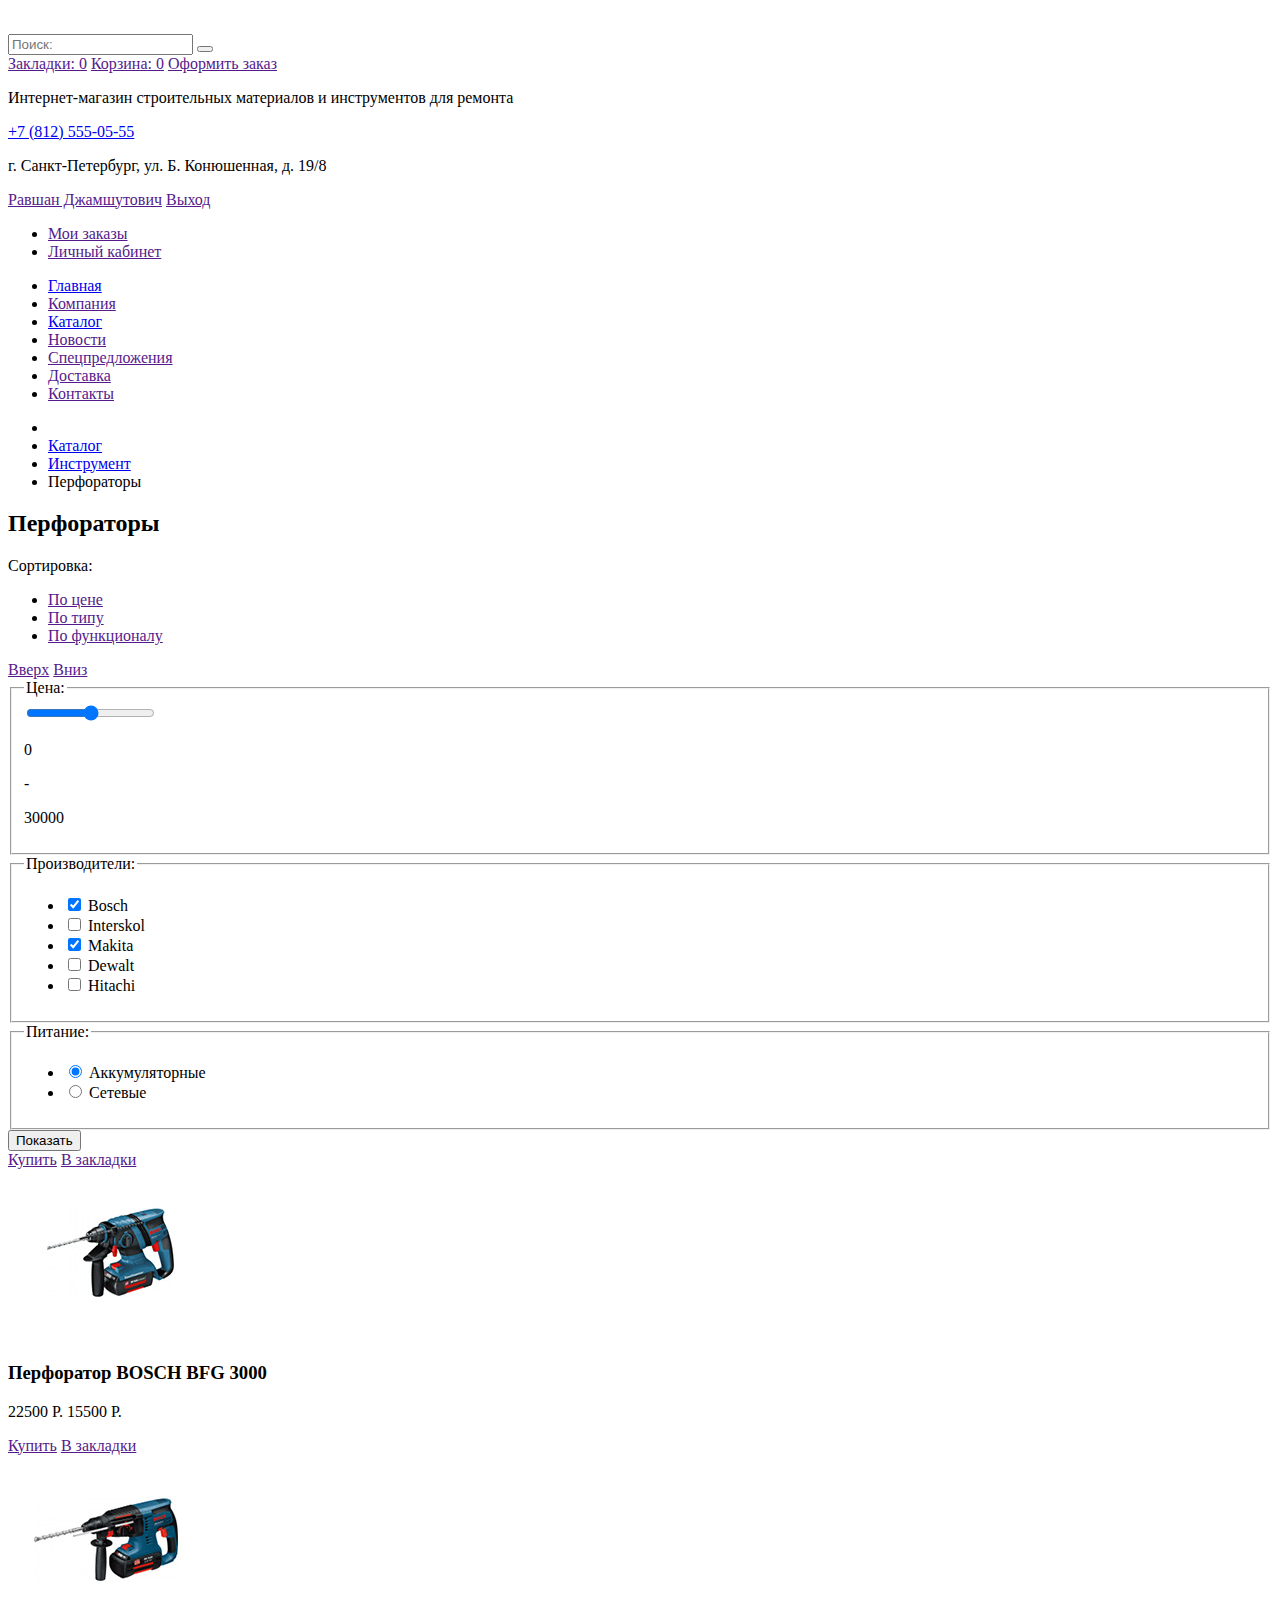
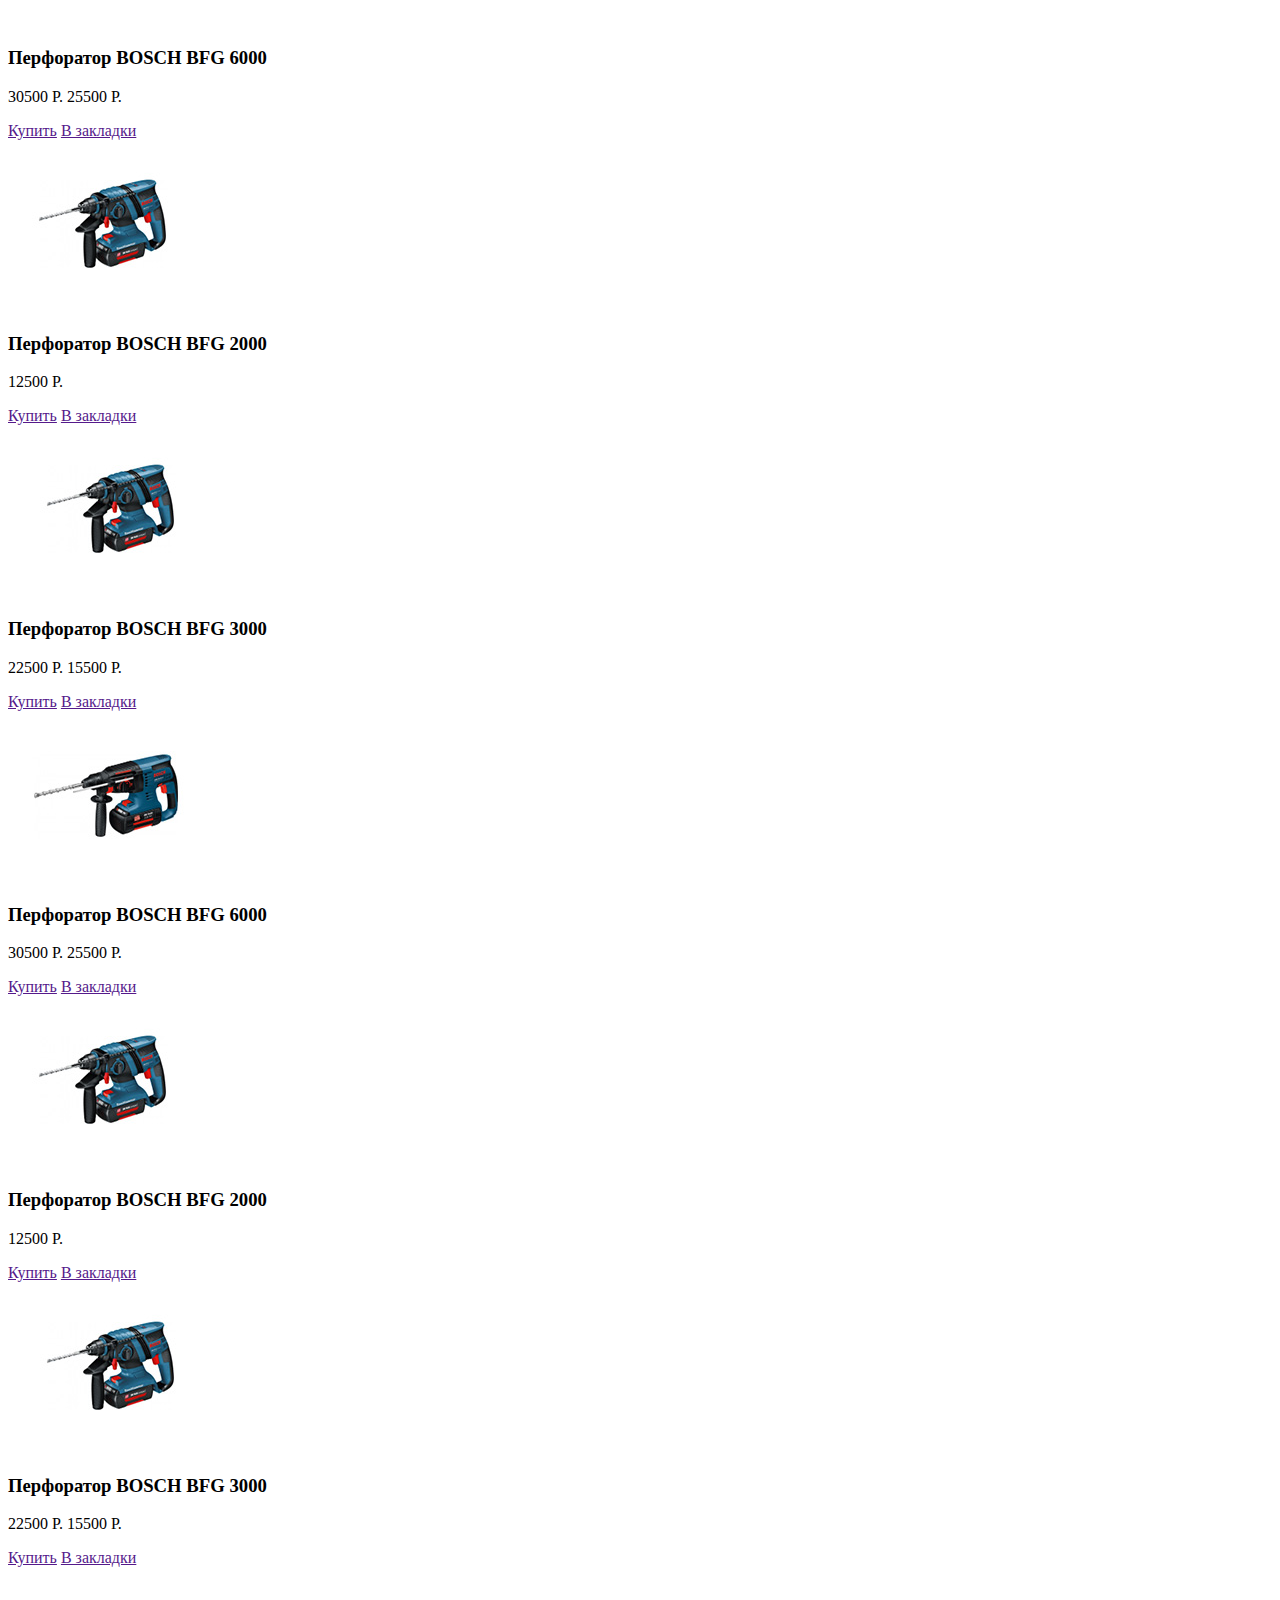
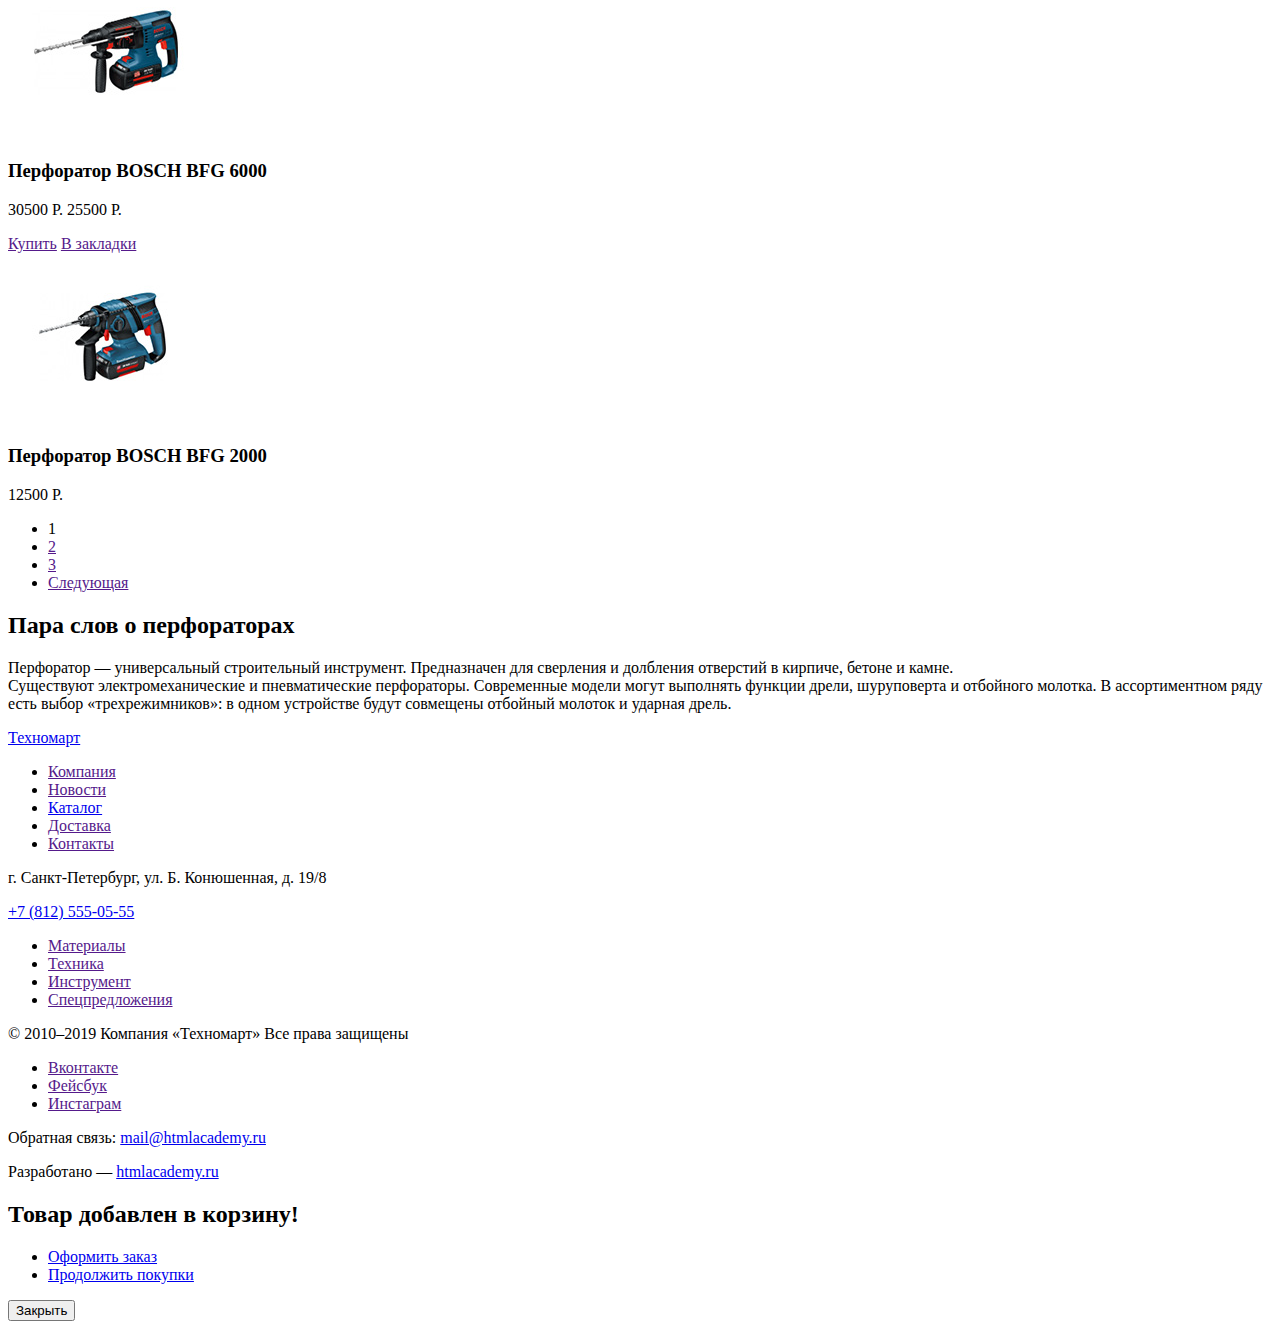
==== catalog.html @ 8a7b7d2a "Добавила логотип" ====
<!DOCTYPE html>
<html lang="ru">

<head>
  <meta charset="utf-8">
  <title>HTML Academy: Техномарт</title>
  <link
    href="https://fonts.googleapis.com/css?family=Cuprum:400,700,400italic%7CPT+Sans:400,700&amp;subset=cyrillic-ext,latin"
    rel="stylesheet">
  <link href="css/normalize.css" rel="stylesheet">
  <link href="css/style.css" rel="stylesheet">
</head>

<body>
  <header>
    <div class="top-menu">
      <!-- Заменить на катинку -->
      <a class="header-logo logo" href="index.html">
        <img src="img/svg/logo-technomart.svg" alt="">
      </a>
      <form action="https://echo.htmlacademy.ru" method="get">
        <input type="search" name="search" id="search" class="search" placeholder="Поиск:">
        <button type="submit"></button>
      </form>
      <a class="top-menu-bookmarks" href="">Закладки: 0</a>
      <a class="top-menu-basket" href="">Корзина: 0</a>
      <a class="top-menu-order" href="">Оформить заказ</a>
    </div>
    <div class="header-info">
      <p class="header-info-title">
        Интернет-магазин строительных материалов и инструментов для ремонта
      </p>
      <div class="header-info-contacts">
        <a class="tel-number" href="tel:7-812-555-05-55">+7 (812) 555-05-55</a>
        <p class="address">г. Санкт-Петербург, ул. Б. Конюшенная, д. 19/8</p>
      </div>
      <div class="profile">
        <a class="profile-user" href="">Равшан Джамшутович</a>
        <a class="profile-log-out" href="">Выход</a>
        <!-- название -->
        <ul >
          <li><a class="my-orders" href="">Мои заказы</a></li>
          <li><a class="my-account" href="">Личный кабинет</a></li>
        </ul>
      </div>
    </div>
    <nav>
      <ul>
        <li class="nav-link"><a class="nav-link-item" href="index.html">Главная</a></li>
        <li class="nav-link"><a class="nav-link-item" href="">Компания</a></li>
        <li class="nav-link"><a class="nav-link-item" href="catalog.html">Каталог</a></li>
        <li class="nav-link"><a class="nav-link-item" href="">Новости</a></li>
        <li class="nav-link"><a class="nav-link-item" href="">Спецпредложения</a></li>
        <li class="nav-link"><a class="nav-link-item" href="">Доставка</a></li>
        <li class="nav-link"><a class="nav-link-item" href="">Контакты</a></li>
      </ul>
    </nav>
  </header>
  <main>
    <ul class="breadcrumbs">
      <li class="breadcrumbs-limk"><a class="breadcrumbs-link-item icon-home" href="#"></a></li>
      <li class="breadcrumbs-link"><a class="breadcrumbs-link-item" href="#">Каталог</a></li>
      <li class="breadcrumbs-link"><a class="breadcrumbs-link-item" href="#">Инструмент</a></li>
      <li class="breadcrumbs-link">Перфораторы</li>
    </ul>
    <h2 class="catalog-title">Перфораторы</h2>
    <div>
      <!-- <h2>Фильтр товаров</h2> -->
      <section class="sorting">
        <p class="sorting-title">Сортировка:</p>
        <ul class="sorting-list">
          <li><a class="sorting-list-item sorting-item-current" href="">По цене</a></li>
          <li><a class="sorting-list-item" href="">По типу</a></li>
          <li><a class="sorting-list-item" href="">По функционалу</a></li>
        </ul>
        <a class="sorting-button-up" href="">Вверх</a>
        <a class="sorting-button-down" href="">Вниз</a>
      </section>
      <section>
        <!-- Форма производители -->
        <form action="https://echo.htmlacademy.ru" method="get">
          <fieldset class="price-filter">
            <legend class="filter-name">Цена:</legend>
            <input type="range" min="0" max="30000">
            <p>0</p>
            <p>-</p>
            <p>30000</p>
          </fieldset>
          <fieldset>
            <legend class="filter-name">Производители:</legend>
            <ul class="brands-filter">
              <li>
                <input class="filter-input" type="checkbox" name="bosch" id="bosch" checked>
                <label for="bosch">Bosch</label>
              </li>
              <li>
                <input class="filter-input" type="checkbox" name="interskol" id="interskol">
                <label for="interskol">Interskol</label>
              </li>
              <li>
                <input class="filter-input" type="checkbox" name="makita" id="makita" checked>
                <label for="makita">Makita</label>
              </li>
              <li>
                <input class="filter-input" type="checkbox" name="dewalt" id="dewalt">
                <label for="dewalt">Dewalt</label>
              </li>
              <li>
                <input class="filter-input" type="checkbox" name="hitachi" id="hitachi">
                <label for="hitachi">Hitachi</label>
              </li>
            </ul>
          </fieldset>
        </form>
      </section>
      <section>
        <!-- Форма питания -->
        <form action="https://echo.htmlacademy.ru" method="get">
          <fieldset>
            <legend class="filter-name">Питание:</legend>
            <ul class="battery-filter">
              <li>
                <input class="filter-input" type="radio" name="battery" id="battery" checked>
                <label for="battery">Аккумуляторные</label>
              </li>
              <li>
                <input class="filter-input" type="radio" name="electro" id="electro">
                <label for="electro">Сетевые</label>
              </li>
            </ul>
          </fieldset>
        </form>
      </section>
      <button class="filter-button" type="submit">Показать</button>
    </div>
    <!-- <h2>Список товаров</h2> -->
    <section>
      <div class="card">
        <div class="card-buttons">
          <a class="card-button-buy" href="">Купить</a>
          <a class="card-button-add" href="">В закладки</a>
        </div>
        <div class="card-item">
          <img src="img/perforator-bfg-3000.jpg" alt="Перфоратор BOSCH BFG 3000">
        </div>
        <h3>Перфоратор BOSCH BFG 3000</h3>
        <p>
          <span class="card-old-price">22500 Р.</span>
          <span class="card-new-price">15500 Р.</span>
        </p>
      </div>
      <div class="card">
        <div class="card-buttons">
          <a class="card-button-buy" href="">Купить</a>
          <a class="card-button-add" href="">В закладки</a>
        </div>
        <div class="card-item">
          <img src="img/perforator-bfg-6000.jpg" alt="Перфоратор BOSCH BFG 6000">
        </div>
        <h3>Перфоратор BOSCH BFG 6000</h3>
        <p>
          <span class="card-old-price">30500 Р.</span>
          <span class="card-new-price">25500 Р.</span>
        </p>
      </div>
      <div class="card">
        <div class="card-buttons">
          <a class="card-button-buy" href="">Купить</a>
          <a class="card-button-add" href="">В закладки</a>
        </div>
        <div class="card-item">
          <img src="img/perforator-bfg-2000.jpg" alt="Перфоратор BOSCH BFG 2000">
        </div>
        <h3>Перфоратор BOSCH BFG 2000</h3>
        <p>
          <span class="card-new-price">12500 Р.</span>
        </p>
      </div>
      <div class="card">
        <div class="card-buttons">
          <a class="card-button-buy" href="">Купить</a>
          <a class="card-button-add" href="">В закладки</a>
        </div>
        <div class="card-item">
          <img src="img/perforator-bfg-3000.jpg" alt="Перфоратор BOSCH BFG 3000">
        </div>
        <h3>Перфоратор BOSCH BFG 3000</h3>
        <p>
          <span class="card-old-price">22500 Р.</span>
          <span class="card-new-price">15500 Р.</span>
        </p>
      </div>
      <div class="card">
        <div class="card-buttons">
          <a class="card-button-buy" href="">Купить</a>
          <a class="card-button-add" href="">В закладки</a>
        </div>
        <div class="card-item">
          <img src="img/perforator-bfg-6000.jpg" alt="Перфоратор BOSCH BFG 6000">
        </div>
        <h3>Перфоратор BOSCH BFG 6000</h3>
        <p>
          <span class="card-old-price">30500 Р.</span>
          <span class="card-new-price">25500 Р.</span>
        </p>
      </div>
      <div class="card">
        <div class="card-buttons">
          <a class="card-button-buy" href="">Купить</a>
          <a class="card-button-add" href="">В закладки</a>
        </div>
        <div class="card-item">
          <img src="img/perforator-bfg-2000.jpg" alt="Перфоратор BOSCH BFG 2000">
        </div>
        <h3>Перфоратор BOSCH BFG 2000</h3>
        <p>
          <span class="card-new-price">12500 Р.</span>
        </p>
      </div>
      <div class="card">
        <div class="card-buttons">
          <a class="card-button-buy" href="">Купить</a>
          <a class="card-button-add" href="">В закладки</a>
        </div>
        <div class="card-item">
          <img src="img/perforator-bfg-3000.jpg" alt="Перфоратор BOSCH BFG 3000">
        </div>
        <h3>Перфоратор BOSCH BFG 3000</h3>
        <p>
          <span class="card-old-price">22500 Р.</span>
          <span class="card-new-price">15500 Р.</span>
        </p>
      </div>
      <div class="card">
        <div class="card-buttons">
          <a class="card-button-buy" href="">Купить</a>
          <a class="card-button-add" href="">В закладки</a>
        </div>
        <div class="card-item">
          <img src="img/perforator-bfg-6000.jpg" alt="Перфоратор BOSCH BFG 6000">
        </div>
        <h3>Перфоратор BOSCH BFG 6000</h3>
        <p>
          <span class="card-old-price">30500 Р.</span>
          <span class="card-new-price">25500 Р.</span>
        </p>
      </div>
      <div class="card">
        <div class="card-buttons">
          <a class="card-button-buy" href="">Купить</a>
          <a class="card-button-add" href="">В закладки</a>
        </div>
        <div class="card-item">
          <img src="img/perforator-bfg-2000.jpg" alt="Перфоратор BOSCH BFG 2000">
        </div>
        <h3>Перфоратор BOSCH BFG 2000</h3>
        <p>
          <span class="card-new-price">12500 Р.</span>
        </p>
      </div>
    </section>
    <ul class="pagination">
      <li><a class="pagination-item pagination-current">1</a></li>
      <li><a class="pagination-item" href="">2</a></li>
      <li><a class="pagination-item" href="">3</a></li>
      <li><a class="pagination-item pagination-next" href="">Следующая</a></li>
    </ul>
    <section class="about">
      <h2 class="about-title">Пара слов о перфораторах</h2>
      <p class="about-content">Перфоратор — универсальный строительный инструмент.
        Предназначен для сверления и долбления отверстий в кирпиче,
        бетоне и камне.<br>
        Существуют электромеханические и пневматические перфораторы.
        Современные модели могут выполнять функции дрели, шуруповерта и
        отбойного молотка. В ассортиментном ряду есть выбор «трехрежимников»:
        в одном устройстве будут совмещены отбойный молоток и ударная дрель.</p>
    </section>
  </main>
  <footer>
    <section class="footer-top">
      <a class="footer-logo logo" href="index.html">Техномарт</a>
      <ul class="footer-nav">
        <li><a href="" class="footer-nav-item">Компания</a></li>
        <li><a href="" class="footer-nav-item">Новости</a></li>
        <li><a href="catalog.html" class="footer-nav-item">Каталог</a></li>
        <li><a href="" class="footer-nav-item">Доставка</a></li>
        <li><a href="" class="footer-nav-item">Контакты</a></li>
      </ul>
      <div>
        <p class="footer-address">г. Санкт-Петербург, ул. Б. Конюшенная, д. 19/8</p>
        <a class="footer-tel" href="tel:7-812-555-05-55">+7 (812) 555-05-55</a>  
      </div>
      <ul class="footer-catalog">
        <li><a href="" class="footer-catalog-item">Материалы</a></li>
        <li><a href="" class="footer-catalog-item">Техника</a></li>
        <li><a href="" class="footer-catalog-item">Инструмент</a></li>
        <li><a href="" class="footer-catalog-item">Спецпредложения</a></li>
      </ul>
    </section>
    <section class="footer-contacts">
      <p>© 2010–2019 Компания «Техномарт» Все права защищены</p>
      <ul class="social">
        <li class="social-link">
          <a class="social-link_vk" href="">Вконтакте</a>
        </li>
        <li class="social-link">
          <a class="social-link_fb" href="">Фейсбук</a>
        </li>
        <li class="social-link">
          <a class="social-link_inst" href="">Инстаграм</a>
        </li>
      </ul>
      <p>
        Обратная связь:
        <a class="contact-link" href="mailto:mail@htmlacademy.ru">mail@htmlacademy.ru</a>
      </p>
      <p>
        Разработано —
        <a class="contact-link" href="https://htmlacademy.ru/intensive/htmlcss">htmlacademy.ru</a>
      </p>
    </section>
  </footer>

  <!-- Товар добавлен в корзину -->
  <section class="visually-hidden">
    <h2>Товар добавлен в корзину!</h2>
    <ul>
      <li><a href="#">Оформить заказ</a></li>
      <li><a href="catalog.html">Продолжить покупки</a></li>
    </ul>
    <button type="button" name="close">Закрыть</button>
  </section>
</body>

</html>
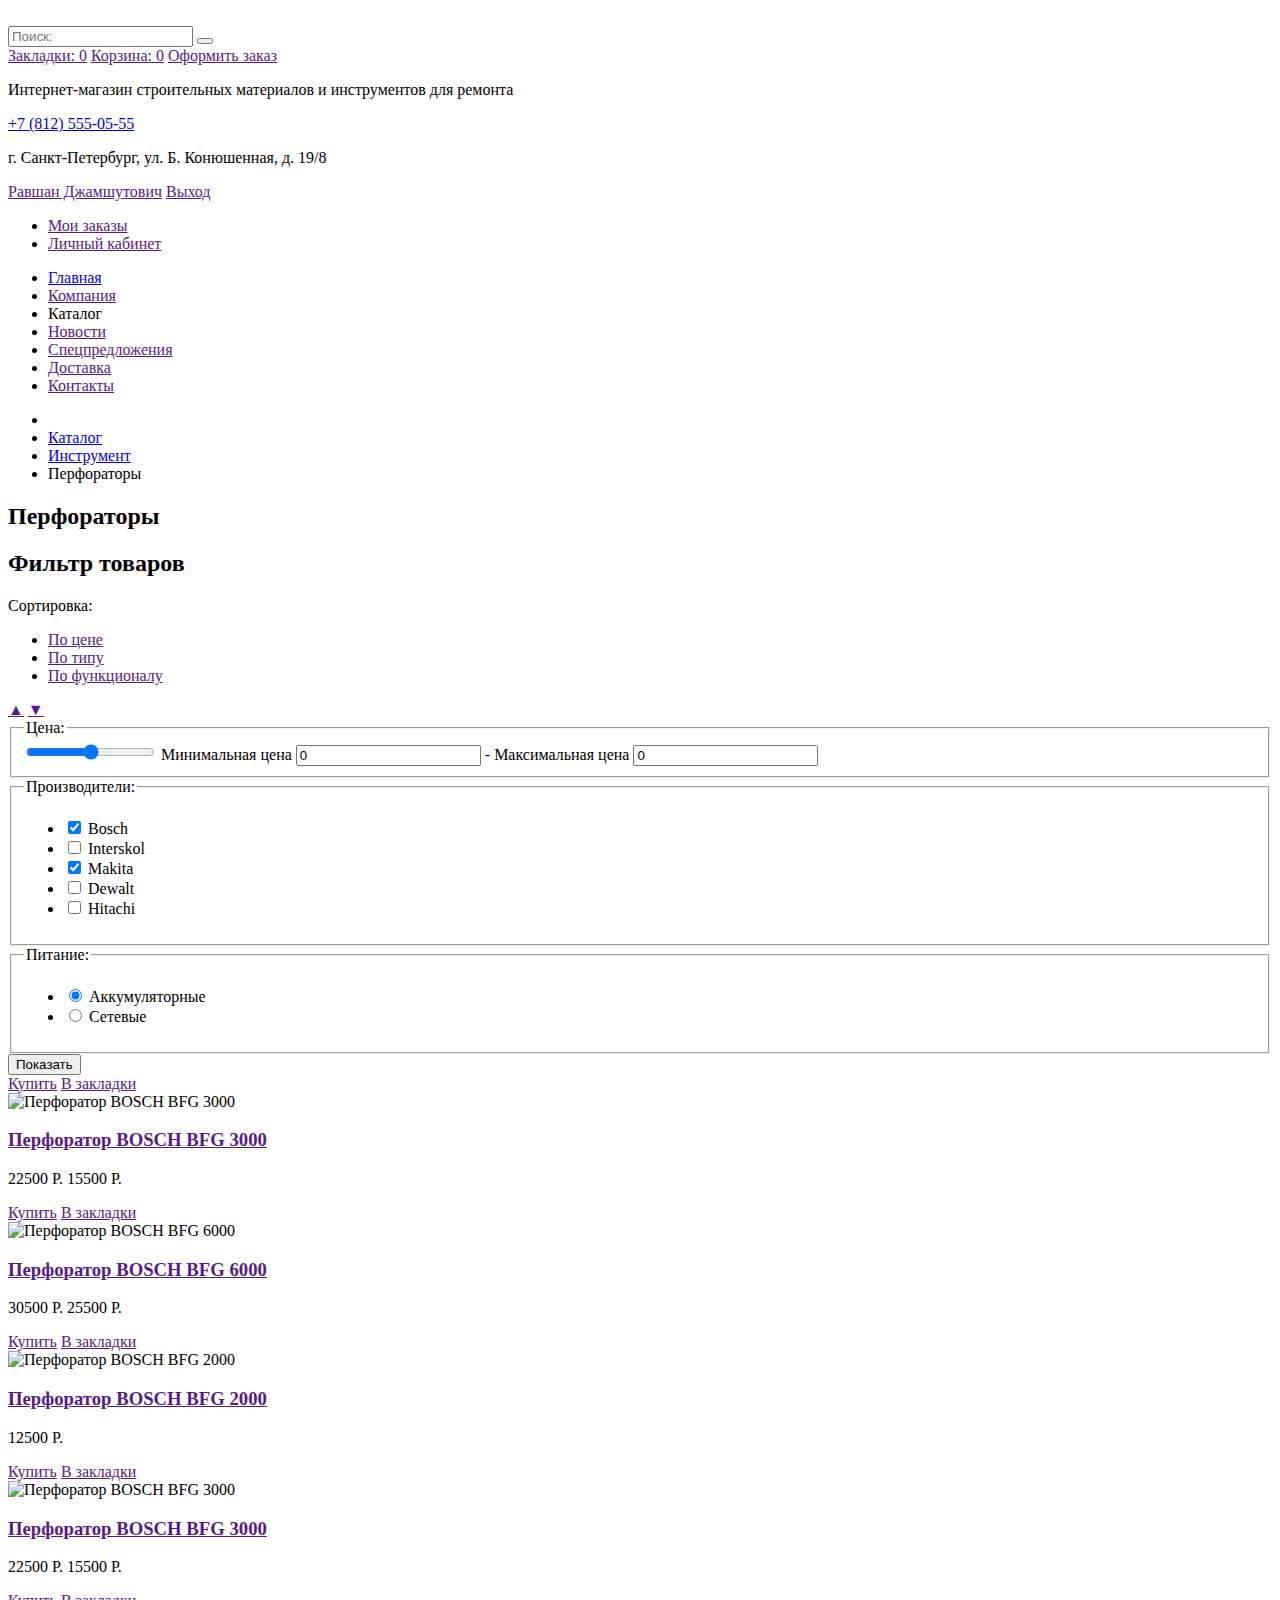
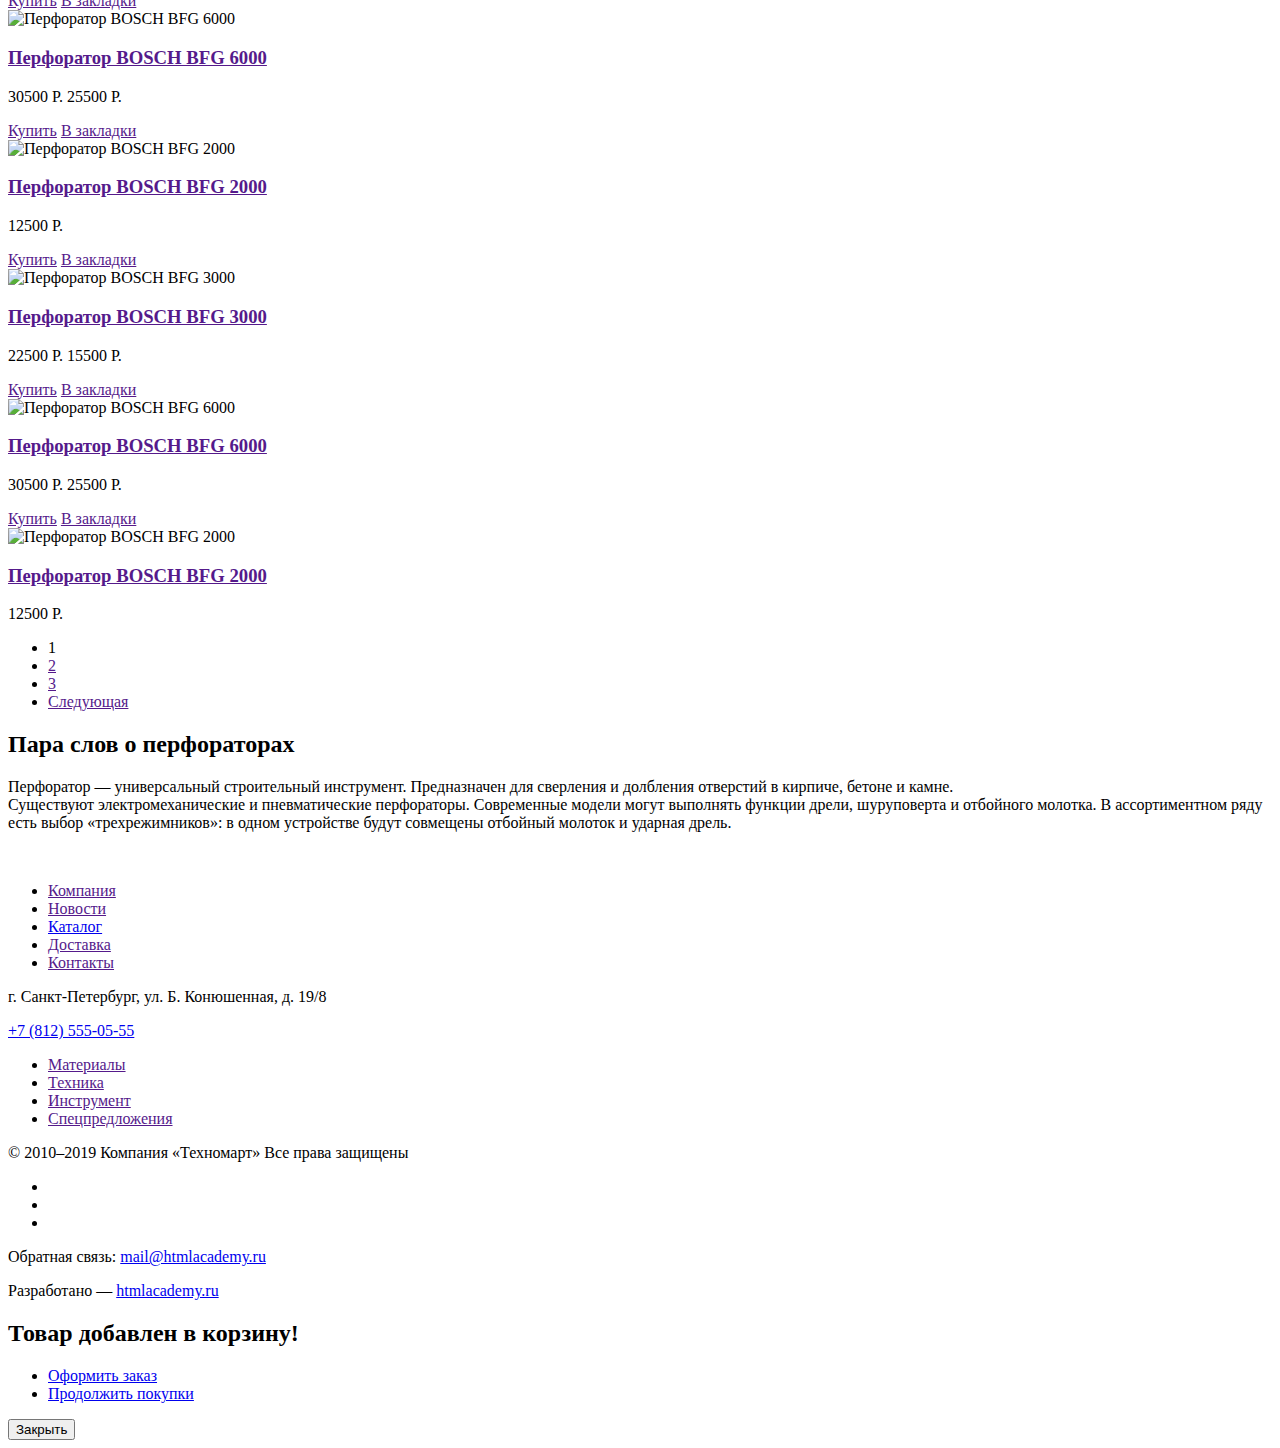
==== commit cc6662a1: "Правки" ====
--- a/catalog.html
+++ b/catalog.html
@@ -14,16 +14,15 @@
 <body>
   <header>
     <div class="top-menu">
-      <!-- Заменить на катинку -->
       <a class="header-logo logo" href="index.html">
-        <img src="img/svg/logo-technomart.svg" alt="">
+        <img src="./img/logo/logo-technomart.svg" alt="">
       </a>
       <form action="https://echo.htmlacademy.ru" method="get">
         <input type="search" name="search" id="search" class="search" placeholder="Поиск:">
-        <button type="submit"></button>
+        <button type="submit" aria-label="Поиск"></button>
       </form>
-      <a class="top-menu-bookmarks" href="">Закладки: 0</a>
-      <a class="top-menu-basket" href="">Корзина: 0</a>
+      <a class="top-menu-bookmarks" href="">Закладки: <span class="bookmarks-count">0</span></a>
+      <a class="top-menu-basket" href="">Корзина: <span class="basket-count">0</span></a>
       <a class="top-menu-order" href="">Оформить заказ</a>
     </div>
     <div class="header-info">
@@ -37,18 +36,18 @@
       <div class="profile">
         <a class="profile-user" href="">Равшан Джамшутович</a>
         <a class="profile-log-out" href="">Выход</a>
-        <!-- название -->
-        <ul >
+        <!-- Название под вопросом -->
+        <ul class="profile-nav"> 
           <li><a class="my-orders" href="">Мои заказы</a></li>
           <li><a class="my-account" href="">Личный кабинет</a></li>
         </ul>
       </div>
     </div>
     <nav>
-      <ul>
+      <ul class="nav">
         <li class="nav-link"><a class="nav-link-item" href="index.html">Главная</a></li>
         <li class="nav-link"><a class="nav-link-item" href="">Компания</a></li>
-        <li class="nav-link"><a class="nav-link-item" href="catalog.html">Каталог</a></li>
+        <li class="nav-link"><a class="nav-link-item current">Каталог</a></li>
         <li class="nav-link"><a class="nav-link-item" href="">Новости</a></li>
         <li class="nav-link"><a class="nav-link-item" href="">Спецпредложения</a></li>
         <li class="nav-link"><a class="nav-link-item" href="">Доставка</a></li>
@@ -64,67 +63,69 @@
       <li class="breadcrumbs-link">Перфораторы</li>
     </ul>
     <h2 class="catalog-title">Перфораторы</h2>
-    <div>
-      <!-- <h2>Фильтр товаров</h2> -->
-      <section class="sorting">
-        <p class="sorting-title">Сортировка:</p>
-        <ul class="sorting-list">
-          <li><a class="sorting-list-item sorting-item-current" href="">По цене</a></li>
-          <li><a class="sorting-list-item" href="">По типу</a></li>
-          <li><a class="sorting-list-item" href="">По функционалу</a></li>
+    <div class="sorting">
+      <section class="sorting-header">
+        <h2 class="visually-hidden">Фильтр товаров</h2>
+        <p class="sorting-header-title">Сортировка:</p>
+        <ul class="sorting-header-list">
+          <li class="sorting-header-list-link"><a class="sorting-header-list-item sorting-item-current" href="">По цене</a></li>
+          <li class="sorting-header-list-link"><a class="sorting-header-list-item" href="">По типу</a></li>
+          <li class="sorting-header-list-link"><a class="sorting-header-list-item" href="">По функционалу</a></li>
         </ul>
-        <a class="sorting-button-up" href="">Вверх</a>
-        <a class="sorting-button-down" href="">Вниз</a>
+        <a class="sorting-button-up" href="" aria-label="Вверх">▲</a>
+        <a class="sorting-button-down" href="" aria-label="Вниз">▼</a>
       </section>
-      <section>
+      <section class="sorting-item">
         <!-- Форма производители -->
         <form action="https://echo.htmlacademy.ru" method="get">
           <fieldset class="price-filter">
             <legend class="filter-name">Цена:</legend>
             <input type="range" min="0" max="30000">
-            <p>0</p>
-            <p>-</p>
-            <p>30000</p>
+            <label for="price-filter-min"  class="visually-hidden">Минимальная цена</label>
+            <input type="number" name="min-cost" id="price-filter-min" value="0">
+            <span class="price-filter-separator">-</span>
+            <label for="price-filter-max"  class="visually-hidden">Максимальная цена</label>
+            <input type="number" name="max-cost" id="price-filter-max" value="0">
           </fieldset>
-          <fieldset>
-            <legend class="filter-name">Производители:</legend>
-            <ul class="brands-filter">
-              <li>
-                <input class="filter-input" type="checkbox" name="bosch" id="bosch" checked>
+          <fieldset class="brends-filter">
+            <legend class="brends-filter-title">Производители:</legend>
+            <ul class="brands-filter-list">
+              <li class="brands-filter-item">
+                <input class="brands-filter-input" type="checkbox" name="bosch" id="bosch" checked>
                 <label for="bosch">Bosch</label>
               </li>
-              <li>
-                <input class="filter-input" type="checkbox" name="interskol" id="interskol">
+              <li class="brands-filter-item">
+                <input class="brands-filter-input" type="checkbox" name="interskol" id="interskol">
                 <label for="interskol">Interskol</label>
               </li>
-              <li>
-                <input class="filter-input" type="checkbox" name="makita" id="makita" checked>
+              <li class="brands-filter-item">
+                <input class="brands-filter-input" type="checkbox" name="makita" id="makita" checked>
                 <label for="makita">Makita</label>
               </li>
-              <li>
-                <input class="filter-input" type="checkbox" name="dewalt" id="dewalt">
+              <li class="brands-filter-item">
+                <input class="brands-filter-input" type="checkbox" name="dewalt" id="dewalt">
                 <label for="dewalt">Dewalt</label>
               </li>
-              <li>
-                <input class="filter-input" type="checkbox" name="hitachi" id="hitachi">
+              <li class="brands-filter-item">
+                <input class="brands-filter-input" type="checkbox" name="hitachi" id="hitachi">
                 <label for="hitachi">Hitachi</label>
               </li>
             </ul>
           </fieldset>
         </form>
       </section>
-      <section>
+      <section class="sorting-item">
         <!-- Форма питания -->
         <form action="https://echo.htmlacademy.ru" method="get">
-          <fieldset>
-            <legend class="filter-name">Питание:</legend>
-            <ul class="battery-filter">
-              <li>
-                <input class="filter-input" type="radio" name="battery" id="battery" checked>
+          <fieldset class="battery-filter">
+            <legend class="battery-filter-title">Питание:</legend>
+            <ul class="battery-filter-list">
+              <li  class="battery-filter-item">
+                <input class="battery-filter-input" type="radio" name="battery" id="battery" checked>
                 <label for="battery">Аккумуляторные</label>
               </li>
-              <li>
-                <input class="filter-input" type="radio" name="electro" id="electro">
+              <li  class="battery-filter-item">
+                <input class="battery-filter-input" type="radio" name="electro" id="electro">
                 <label for="electro">Сетевые</label>
               </li>
             </ul>
@@ -134,16 +135,16 @@
       <button class="filter-button" type="submit">Показать</button>
     </div>
     <!-- <h2>Список товаров</h2> -->
-    <section>
-      <div class="card">
-        <div class="card-buttons">
-          <a class="card-button-buy" href="">Купить</a>
-          <a class="card-button-add" href="">В закладки</a>
-        </div>
-        <div class="card-item">
-          <img src="img/perforator-bfg-3000.jpg" alt="Перфоратор BOSCH BFG 3000">
-        </div>
-        <h3>Перфоратор BOSCH BFG 3000</h3>
+    <section class="cards">
+      <div class="card">
+        <div class="card-buttons">
+          <a class="card-button-buy" href="">Купить</a>
+          <a class="card-button-add" href="">В закладки</a>
+        </div>
+        <div class="card-item">
+          <img src="./img/catalog/perforator-bfg-3000.jpg" alt="Перфоратор BOSCH BFG 3000">
+        </div>
+        <a class="card-name" href=""><h3>Перфоратор BOSCH BFG 3000</h3></a>
         <p>
           <span class="card-old-price">22500 Р.</span>
           <span class="card-new-price">15500 Р.</span>
@@ -155,9 +156,9 @@
           <a class="card-button-add" href="">В закладки</a>
         </div>
         <div class="card-item">
-          <img src="img/perforator-bfg-6000.jpg" alt="Перфоратор BOSCH BFG 6000">
-        </div>
-        <h3>Перфоратор BOSCH BFG 6000</h3>
+          <img src="./img/catalog/perforator-bfg-6000.jpg" alt="Перфоратор BOSCH BFG 6000">
+        </div>
+        <a class="card-name" href=""><h3>Перфоратор BOSCH BFG 6000</h3></a>
         <p>
           <span class="card-old-price">30500 Р.</span>
           <span class="card-new-price">25500 Р.</span>
@@ -169,9 +170,9 @@
           <a class="card-button-add" href="">В закладки</a>
         </div>
         <div class="card-item">
-          <img src="img/perforator-bfg-2000.jpg" alt="Перфоратор BOSCH BFG 2000">
-        </div>
-        <h3>Перфоратор BOSCH BFG 2000</h3>
+          <img src="./img/catalog/perforator-bfg-2000.jpg" alt="Перфоратор BOSCH BFG 2000">
+        </div>
+        <a class="card-name" href=""><h3>Перфоратор BOSCH BFG 2000</h3></a>
         <p>
           <span class="card-new-price">12500 Р.</span>
         </p>
@@ -182,9 +183,9 @@
           <a class="card-button-add" href="">В закладки</a>
         </div>
         <div class="card-item">
-          <img src="img/perforator-bfg-3000.jpg" alt="Перфоратор BOSCH BFG 3000">
-        </div>
-        <h3>Перфоратор BOSCH BFG 3000</h3>
+          <img src="./img/catalog/perforator-bfg-3000.jpg" alt="Перфоратор BOSCH BFG 3000">
+        </div>
+        <a class="card-name" href=""><h3>Перфоратор BOSCH BFG 3000</h3></a>
         <p>
           <span class="card-old-price">22500 Р.</span>
           <span class="card-new-price">15500 Р.</span>
@@ -196,9 +197,9 @@
           <a class="card-button-add" href="">В закладки</a>
         </div>
         <div class="card-item">
-          <img src="img/perforator-bfg-6000.jpg" alt="Перфоратор BOSCH BFG 6000">
-        </div>
-        <h3>Перфоратор BOSCH BFG 6000</h3>
+          <img src="./img/catalog/perforator-bfg-6000.jpg" alt="Перфоратор BOSCH BFG 6000">
+        </div>
+        <a class="card-name" href=""><h3>Перфоратор BOSCH BFG 6000</h3></a>
         <p>
           <span class="card-old-price">30500 Р.</span>
           <span class="card-new-price">25500 Р.</span>
@@ -210,9 +211,9 @@
           <a class="card-button-add" href="">В закладки</a>
         </div>
         <div class="card-item">
-          <img src="img/perforator-bfg-2000.jpg" alt="Перфоратор BOSCH BFG 2000">
-        </div>
-        <h3>Перфоратор BOSCH BFG 2000</h3>
+          <img src="./img/catalog/perforator-bfg-2000.jpg" alt="Перфоратор BOSCH BFG 2000">
+        </div>
+        <a class="card-name" href=""><h3>Перфоратор BOSCH BFG 2000</h3></a>
         <p>
           <span class="card-new-price">12500 Р.</span>
         </p>
@@ -223,9 +224,9 @@
           <a class="card-button-add" href="">В закладки</a>
         </div>
         <div class="card-item">
-          <img src="img/perforator-bfg-3000.jpg" alt="Перфоратор BOSCH BFG 3000">
-        </div>
-        <h3>Перфоратор BOSCH BFG 3000</h3>
+          <img src="./img/catalog/perforator-bfg-3000.jpg" alt="Перфоратор BOSCH BFG 3000">
+        </div>
+        <a class="card-name" href=""><h3>Перфоратор BOSCH BFG 3000</h3></a>
         <p>
           <span class="card-old-price">22500 Р.</span>
           <span class="card-new-price">15500 Р.</span>
@@ -237,9 +238,9 @@
           <a class="card-button-add" href="">В закладки</a>
         </div>
         <div class="card-item">
-          <img src="img/perforator-bfg-6000.jpg" alt="Перфоратор BOSCH BFG 6000">
-        </div>
-        <h3>Перфоратор BOSCH BFG 6000</h3>
+          <img src="./img/catalog/perforator-bfg-6000.jpg" alt="Перфоратор BOSCH BFG 6000">
+        </div>
+        <a class="card-name" href=""><h3>Перфоратор BOSCH BFG 6000</h3></a>
         <p>
           <span class="card-old-price">30500 Р.</span>
           <span class="card-new-price">25500 Р.</span>
@@ -251,19 +252,19 @@
           <a class="card-button-add" href="">В закладки</a>
         </div>
         <div class="card-item">
-          <img src="img/perforator-bfg-2000.jpg" alt="Перфоратор BOSCH BFG 2000">
-        </div>
-        <h3>Перфоратор BOSCH BFG 2000</h3>
+          <img src="./img/catalog/perforator-bfg-2000.jpg" alt="Перфоратор BOSCH BFG 2000">
+        </div>
+        <a class="card-name" href=""><h3>Перфоратор BOSCH BFG 2000</h3></a>
         <p>
           <span class="card-new-price">12500 Р.</span>
         </p>
       </div>
     </section>
     <ul class="pagination">
-      <li><a class="pagination-item pagination-current">1</a></li>
-      <li><a class="pagination-item" href="">2</a></li>
-      <li><a class="pagination-item" href="">3</a></li>
-      <li><a class="pagination-item pagination-next" href="">Следующая</a></li>
+      <li class="pagination-link"><a class="pagination-link-item pagination-current">1</a></li>
+      <li class="pagination-link"><a class="pagination-link-item" href="">2</a></li>
+      <li class="pagination-link"><a class="pagination-link-item" href="">3</a></li>
+      <li class="pagination-link"><a class="pagination-link-item pagination-next" href="">Следующая</a></li>
     </ul>
     <section class="about">
       <h2 class="about-title">Пара слов о перфораторах</h2>
@@ -278,51 +279,59 @@
   </main>
   <footer>
     <section class="footer-top">
-      <a class="footer-logo logo" href="index.html">Техномарт</a>
+      <a class="footer-logo logo" href="index.html">
+        <img src="./img/logo/logo-technomart.svg" alt="">
+      </a>
       <ul class="footer-nav">
-        <li><a href="" class="footer-nav-item">Компания</a></li>
-        <li><a href="" class="footer-nav-item">Новости</a></li>
-        <li><a href="catalog.html" class="footer-nav-item">Каталог</a></li>
-        <li><a href="" class="footer-nav-item">Доставка</a></li>
-        <li><a href="" class="footer-nav-item">Контакты</a></li>
+        <li class="footer-nav-link"><a href="" class="footer-nav-item">Компания</a></li>
+        <li class="footer-nav-link"><a href="" class="footer-nav-item">Новости</a></li>
+        <li class="footer-nav-link"><a href="catalog.html" class="footer-nav-item">Каталог</a></li>
+        <li class="footer-nav-link"><a href="" class="footer-nav-item">Доставка</a></li>
+        <li class="footer-nav-link"><a href="" class="footer-nav-item">Контакты</a></li>
       </ul>
-      <div>
-        <p class="footer-address">г. Санкт-Петербург, ул. Б. Конюшенная, д. 19/8</p>
-        <a class="footer-tel" href="tel:7-812-555-05-55">+7 (812) 555-05-55</a>  
+      <div class="footer-contacts">
+        <p class="footer-contacts-address">г. Санкт-Петербург, ул. Б. Конюшенная, д. 19/8</p>
+        <a class="footer-contacts-tel" href="tel:7-812-555-05-55">+7 (812) 555-05-55</a>  
       </div>
       <ul class="footer-catalog">
-        <li><a href="" class="footer-catalog-item">Материалы</a></li>
-        <li><a href="" class="footer-catalog-item">Техника</a></li>
-        <li><a href="" class="footer-catalog-item">Инструмент</a></li>
-        <li><a href="" class="footer-catalog-item">Спецпредложения</a></li>
+        <li class="footer-catalog-link"><a href="" class="footer-catalog-item">Материалы</a></li>
+        <li class="footer-catalog-link"><a href="" class="footer-catalog-item">Техника</a></li>
+        <li class="footer-catalog-link"><a href="" class="footer-catalog-item">Инструмент</a></li>
+        <li class="footer-catalog-link"><a href="" class="footer-catalog-item">Спецпредложения</a></li>
       </ul>
     </section>
     <section class="footer-contacts">
-      <p>© 2010–2019 Компания «Техномарт» Все права защищены</p>
+      <p class="footer-contacts-content">© 2010–2019 Компания «Техномарт» Все права защищены</p>
       <ul class="social">
         <li class="social-link">
-          <a class="social-link_vk" href="">Вконтакте</a>
+          <a class="social-link_vk" href="" aria-label="Вконтакте">
+            <img src="./img/icons/social/icon-vk.svg" alt="">
+          </a>
         </li>
         <li class="social-link">
-          <a class="social-link_fb" href="">Фейсбук</a>
+          <a class="social-link_fb" href="" aria-label="Фейсбук">
+            <img src="./img/icons/social/icon-fb.svg" alt="">
+          </a>
         </li>
         <li class="social-link">
-          <a class="social-link_inst" href="">Инстаграм</a>
+          <a class="social-link_inst" href="" aria-label="Инстаграм">
+            <img src="./img/icons/social/icon-inst.svg" alt="">
+          </a>
         </li>
       </ul>
-      <p>
+      <p class="footer-contacts-feedback">
         Обратная связь:
-        <a class="contact-link" href="mailto:mail@htmlacademy.ru">mail@htmlacademy.ru</a>
+        <a class="contacts-feedback-link" href="mailto:mail@htmlacademy.ru">mail@htmlacademy.ru</a>
       </p>
-      <p>
+      <p class="footer-contacts-developer">
         Разработано —
-        <a class="contact-link" href="https://htmlacademy.ru/intensive/htmlcss">htmlacademy.ru</a>
+        <a class="contacts-developer-link" href="https://htmlacademy.ru/intensive/htmlcss">htmlacademy.ru</a>
       </p>
     </section>
   </footer>
 
   <!-- Товар добавлен в корзину -->
-  <section class="visually-hidden">
+  <section class="modal visually-hidden">
     <h2>Товар добавлен в корзину!</h2>
     <ul>
       <li><a href="#">Оформить заказ</a></li>
@@ -332,4 +341,4 @@
   </section>
 </body>
 
-</html>+</html>
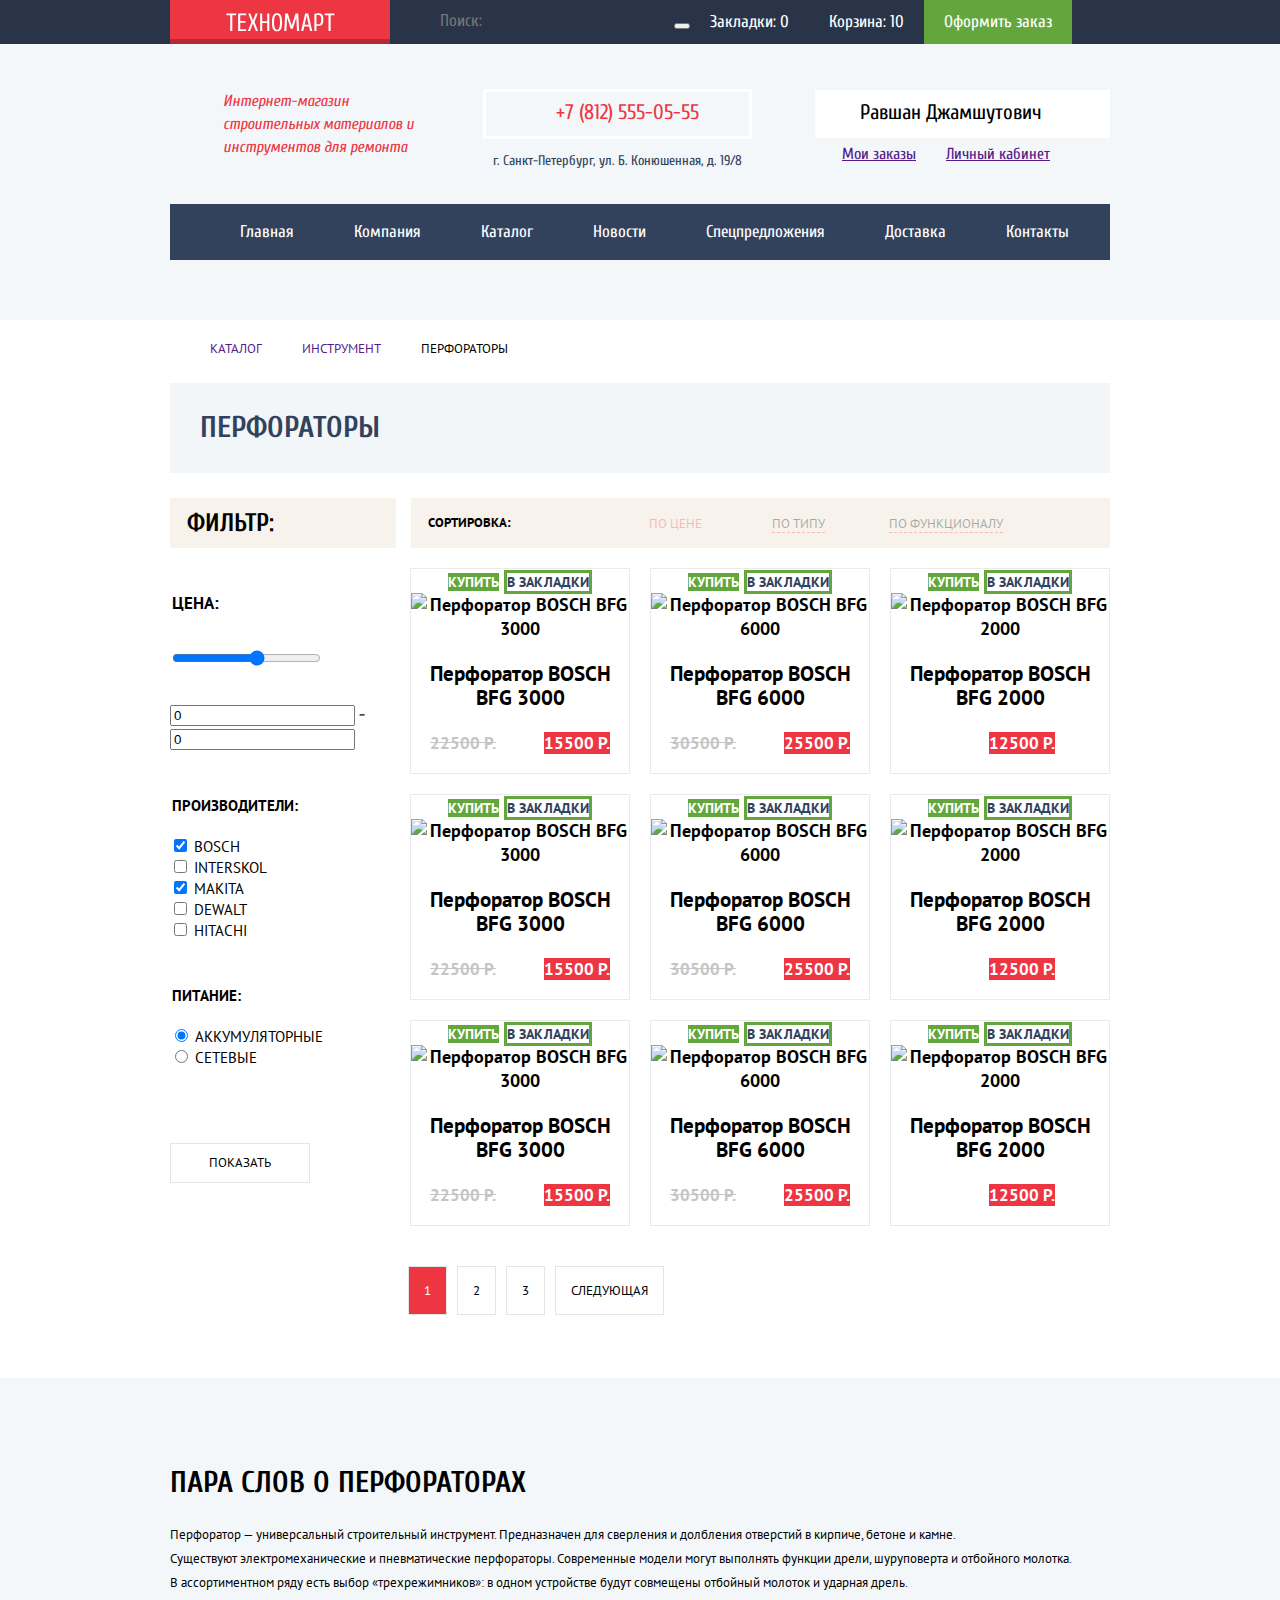
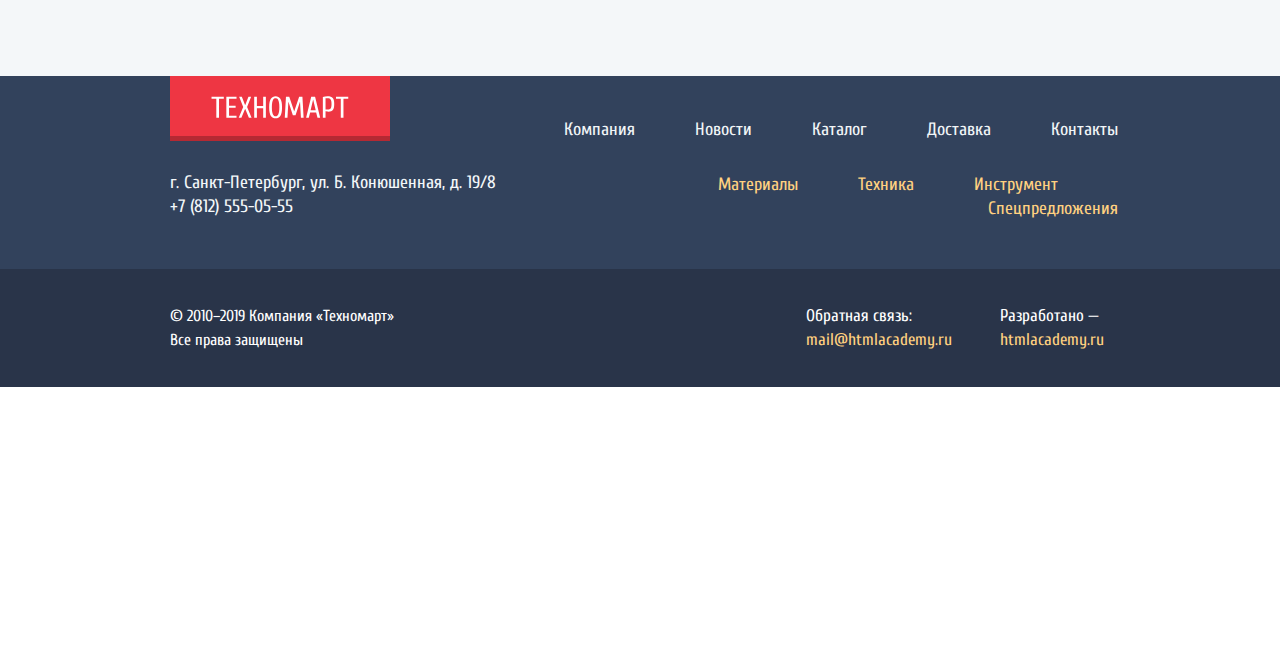
==== commit f885eb91: "Имправления по сеткам" ====
--- a/catalog.html
+++ b/catalog.html
@@ -12,42 +12,48 @@
 </head>
 
 <body>
-  <header>
-    <div class="top-menu">
-      <a class="header-logo logo" href="index.html">
-        <img src="./img/logo/logo-technomart.svg" alt="">
-      </a>
-      <form action="https://echo.htmlacademy.ru" method="get">
-        <input type="search" name="search" id="search" class="search" placeholder="Поиск:">
-        <button type="submit" aria-label="Поиск"></button>
-      </form>
-      <a class="top-menu-bookmarks" href="">Закладки: <span class="bookmarks-count">0</span></a>
-      <a class="top-menu-basket" href="">Корзина: <span class="basket-count">0</span></a>
-      <a class="top-menu-order" href="">Оформить заказ</a>
+  <header class="header">
+    <div class="header-top">
+      <div class="header-container center">
+        <a class="header-logo logo" href="index.html">
+          <img src="./img/logo/logo-technomart.svg" alt="">
+        </a>
+        <form action="https://echo.htmlacademy.ru" method="get">
+          <input type="search" name="search" id="search" class="search" placeholder="Поиск:">
+          <button type="submit" aria-label="Поиск"></button>
+        </form>
+        <a class="top-menu-bookmarks" href="">Закладки: <span class="bookmarks-count">0</span></a>
+        <a class="top-menu-basket" href="">Корзина: <span class="basket-count">10</span></a>
+        <a class="top-menu-order" href="">Оформить заказ</a>
+      </div>
     </div>
-    <div class="header-info">
-      <p class="header-info-title">
-        Интернет-магазин строительных материалов и инструментов для ремонта
-      </p>
-      <div class="header-info-contacts">
-        <a class="tel-number" href="tel:7-812-555-05-55">+7 (812) 555-05-55</a>
-        <p class="address">г. Санкт-Петербург, ул. Б. Конюшенная, д. 19/8</p>
-      </div>
-      <div class="profile">
-        <a class="profile-user" href="">Равшан Джамшутович</a>
-        <a class="profile-log-out" href="">Выход</a>
-        <!-- Название под вопросом -->
-        <ul class="profile-nav"> 
-          <li><a class="my-orders" href="">Мои заказы</a></li>
-          <li><a class="my-account" href="">Личный кабинет</a></li>
-        </ul>
+    <div class="header-bottom">
+        <div class="header-container">
+        <h1 class="header-bottom-title">
+          Интернет-магазин строительных материалов и инструментов для ремонта
+        </h1>
+        <div class="header-bottom-contacts">
+          <a class="tel-number" href="tel:7-812-555-05-55">+7 (812) 555-05-55</a>
+          <p class="address">г. Санкт-Петербург, ул. Б. Конюшенная, д. 19/8</p>
+        </div>
+        <div class="profile">
+          <div class="profile-user">
+            <a class="profile-user-name" href="">Равшан Джамшутович</a>
+          <!-- <a class="profile-log-out" href="">Выход</a> -->
+          </div>
+          <!-- Название под вопросом -->
+          <ul class="profile-nav"> 
+            <li class="profile-nav-orders"><a class="my-orders" href="">Мои заказы</a></li>
+            <li class="profile-nav-account"><a class="my-account" href="">Личный кабинет</a></li>
+          </ul>
+        </div>
       </div>
     </div>
-    <nav>
-      <ul class="nav">
-        <li class="nav-link"><a class="nav-link-item" href="index.html">Главная</a></li>
+    <nav class="nav center">
+      <ul class="nav-list">
+        <li class="nav-link"><a class="nav-link-item current" href="index.html">Главная</a></li>
         <li class="nav-link"><a class="nav-link-item" href="">Компания</a></li>
-        <li class="nav-link"><a class="nav-link-item current">Каталог</a></li>
+        <li class="nav-link"><a class="nav-link-item" href="catalog.html">Каталог</a></li>
         <li class="nav-link"><a class="nav-link-item" href="">Новости</a></li>
         <li class="nav-link"><a class="nav-link-item" href="">Спецпредложения</a></li>
         <li class="nav-link"><a class="nav-link-item" href="">Доставка</a></li>
@@ -55,278 +61,300 @@
       </ul>
     </nav>
   </header>
-  <main>
-    <ul class="breadcrumbs">
-      <li class="breadcrumbs-limk"><a class="breadcrumbs-link-item icon-home" href="#"></a></li>
-      <li class="breadcrumbs-link"><a class="breadcrumbs-link-item" href="#">Каталог</a></li>
-      <li class="breadcrumbs-link"><a class="breadcrumbs-link-item" href="#">Инструмент</a></li>
-      <li class="breadcrumbs-link">Перфораторы</li>
-    </ul>
-    <h2 class="catalog-title">Перфораторы</h2>
-    <div class="sorting">
-      <section class="sorting-header">
-        <h2 class="visually-hidden">Фильтр товаров</h2>
-        <p class="sorting-header-title">Сортировка:</p>
-        <ul class="sorting-header-list">
-          <li class="sorting-header-list-link"><a class="sorting-header-list-item sorting-item-current" href="">По цене</a></li>
-          <li class="sorting-header-list-link"><a class="sorting-header-list-item" href="">По типу</a></li>
-          <li class="sorting-header-list-link"><a class="sorting-header-list-item" href="">По функционалу</a></li>
-        </ul>
-        <a class="sorting-button-up" href="" aria-label="Вверх">▲</a>
-        <a class="sorting-button-down" href="" aria-label="Вниз">▼</a>
+  <main >
+    <div class="center">
+      <ul class="breadcrumbs">
+        <li class="breadcrumbs-link"><a class="breadcrumbs-link-item icon-home" href="index.html">
+          <img src="./img/icons/icon-home.svg" alt="">
+        </a></li>
+        <li class="breadcrumbs-link"><a class="breadcrumbs-link-item" href="">Каталог</a></li>
+        <li class="breadcrumbs-link"><a class="breadcrumbs-link-item" href="">Инструмент</a></li>
+        <li class="breadcrumbs-link">Перфораторы</li>
+      </ul>
+      <h2 class="catalog-title">Перфораторы</h2>
+      <div class="sorting-container">
+        <h2 class="filter-title">Фильтр:</h2>
+        <section class="sorting-header">
+          <h2 class="visually-hidden">Фильтр товаров</h2>
+          <h2 class="sorting-header-title">Сортировка:</h2>
+          <ul class="sorting-header-list">
+            <li class="sorting-header-price"><a class="sorting-header-item sorting-item-current" href="">По цене</a></li>
+            <li class="sorting-header-type"><a class="sorting-header-item" href="">По типу</a></li>
+            <li class="sorting-header-function"><a class="sorting-header-item" href="">По функционалу</a></li>
+          </ul>
+          <a class="sorting-button-up" href="" aria-label="Вверх">
+            <img src="./img/icons/icon-up-dir.svg" alt="">
+          </a>
+          <a class="sorting-button-down" href="" aria-label="Вниз">
+            <img src="./img/icons/icon-down-dir.svg" alt="">
+          </a>
+        </section>
+      </div>
+      <div class="filters-and-catalog">
+        <div class="catalog-sorting-container">
+          <!-- Форма производители -->
+          <form class="filters" action="https://echo.htmlacademy.ru" method="get">
+            <fieldset class="price-filter">
+              <legend class="price-filter-title">Цена:</legend>
+              <input class="price-filter-range" type="range" min="0" max="30000">
+              <label for="price-filter-min"  class="visually-hidden">Минимальная цена</label>
+              <input type="number" name="min-cost" id="price-filter-min" value="0">
+              <span class="price-filter-separator">-</span>
+              <label for="price-filter-max"  class="visually-hidden">Максимальная цена</label>
+              <input type="number" name="max-cost" id="price-filter-max" value="0">
+            </fieldset>
+            <fieldset class="brands-filter">
+              <legend class="brands-filter-title">Производители:</legend>
+              <ul class="brands-filter-list">
+                <li class="brands-filter-item">
+                  <input class="filter-input filter-checkbox" type="checkbox" name="bosch" id="bosch" checked>
+                  <label class="filter-label filter-label-checkbox" for="bosch">Bosch</label>
+                </li>
+                <li class="brands-filter-item">
+                  <input class="filter-input filter-checkbox" type="checkbox" name="interskol" id="interskol">
+                  <label class="filter-label filter-label-checkbox" for="interskol">Interskol</label>
+                </li>
+                <li class="brands-filter-item">
+                  <input class="filter-input filter-checkbox" type="checkbox" name="makita" id="makita" checked>
+                  <label class="filter-label filter-label-checkbox" for="makita">Makita</label>
+                </li>
+                <li class="brands-filter-item">
+                  <input class="filter-input filter-checkbox" type="checkbox" name="dewalt" id="dewalt">
+                  <label class="filter-label filter-label-checkbox" for="dewalt">Dewalt</label>
+                </li>
+                <li class="brands-filter-item">
+                  <input class="filter-input filter-checkbox" type="checkbox" name="hitachi" id="hitachi">
+                  <label class="filter-label filter-label-checkbox" for="hitachi">Hitachi</label>
+                </li>
+              </ul>
+            </fieldset>
+          <!-- Форма питания -->
+            <fieldset class="battery-filter sorting-item">
+              <legend class="battery-filter-title">Питание:</legend>
+              <ul class="battery-filter-list">
+                <li  class="battery-filter-item">
+                  <input class="filter-input filter-radio" type="radio" name="battery" id="battery" checked>
+                  <label class="filter-label filter-label-radio" for="battery">Аккумуляторные</label>
+                </li>
+                <li  class="battery-filter-item">
+                  <input class="filter-input filter-radio" type="radio" name="electro" id="electro">
+                  <label class="filter-label filter-label-radio" for="electro">Сетевые</label>
+                </li>
+              </ul>
+            </fieldset>
+            <button class="filter-button" type="submit">Показать</button>
+          </form>
+        </div>
+          <!-- <h2>Список товаров</h2> -->
+        <div class="catalog-content-container">
+            <section class="catalog-cards">
+              <div class="catalog-card">
+                <div class="card-buttons">
+                  <a class="card-button-buy" href="">Купить</a>
+                  <a class="card-button-add" href="">В закладки</a>
+                </div>
+                <div class="card-item">
+                  <img src="./img/catalog/perforator-bfg-3000.jpg" alt="Перфоратор BOSCH BFG 3000">
+                </div>
+                <a class="card-name" href=""><h3>Перфоратор BOSCH BFG 3000</h3></a>
+                <p>
+                  <span class="card-old-price">22500 Р.</span>
+                  <span class="card-new-price">15500 Р.</span>
+                </p>
+              </div>
+              <div class="catalog-card">
+                <div class="card-buttons">
+                  <a class="card-button-buy" href="">Купить</a>
+                  <a class="card-button-add" href="">В закладки</a>
+                </div>
+                <div class="card-item">
+                  <img src="./img/catalog/perforator-bfg-6000.jpg" alt="Перфоратор BOSCH BFG 6000">
+                </div>
+                <a class="card-name" href=""><h3>Перфоратор BOSCH BFG 6000</h3></a>
+                <p>
+                  <span class="card-old-price">30500 Р.</span>
+                  <span class="card-new-price">25500 Р.</span>
+                </p>
+              </div>
+              <div class="catalog-card">
+                <div class="card-buttons">
+                  <a class="card-button-buy" href="">Купить</a>
+                  <a class="card-button-add" href="">В закладки</a>
+                </div>
+                <div class="card-item">
+                  <img src="./img/catalog/perforator-bfg-2000.jpg" alt="Перфоратор BOSCH BFG 2000">
+                </div>
+                <a class="card-name" href=""><h3>Перфоратор BOSCH BFG 2000</h3></a>
+                <p>
+                  <span class="card-new-price">12500 Р.</span>
+                </p>
+              </div>
+              <div class="catalog-card">
+                <div class="card-buttons">
+                  <a class="card-button-buy" href="">Купить</a>
+                  <a class="card-button-add" href="">В закладки</a>
+                </div>
+                <div class="card-item">
+                  <img src="./img/catalog/perforator-bfg-3000.jpg" alt="Перфоратор BOSCH BFG 3000">
+                </div>
+                <a class="card-name" href=""><h3>Перфоратор BOSCH BFG 3000</h3></a>
+                <p>
+                  <span class="card-old-price">22500 Р.</span>
+                  <span class="card-new-price">15500 Р.</span>
+                </p>
+              </div>
+              <div class="catalog-card">
+                <div class="card-buttons">
+                  <a class="card-button-buy" href="">Купить</a>
+                  <a class="card-button-add" href="">В закладки</a>
+                </div>
+                <div class="card-item">
+                  <img src="./img/catalog/perforator-bfg-6000.jpg" alt="Перфоратор BOSCH BFG 6000">
+                </div>
+                <a class="card-name" href=""><h3>Перфоратор BOSCH BFG 6000</h3></a>
+                <p>
+                  <span class="card-old-price">30500 Р.</span>
+                  <span class="card-new-price">25500 Р.</span>
+                </p>
+              </div>
+              <div class="catalog-card">
+                <div class="card-buttons">
+                  <a class="card-button-buy" href="">Купить</a>
+                  <a class="card-button-add" href="">В закладки</a>
+                </div>
+                <div class="card-item">
+                  <img src="./img/catalog/perforator-bfg-2000.jpg" alt="Перфоратор BOSCH BFG 2000">
+                </div>
+                <a class="card-name" href=""><h3>Перфоратор BOSCH BFG 2000</h3></a>
+                <p>
+                  <span class="card-new-price">12500 Р.</span>
+                </p>
+              </div>
+              <div class="catalog-card">
+                <div class="card-buttons">
+                  <a class="card-button-buy" href="">Купить</a>
+                  <a class="card-button-add" href="">В закладки</a>
+                </div>
+                <div class="card-item">
+                  <img src="./img/catalog/perforator-bfg-3000.jpg" alt="Перфоратор BOSCH BFG 3000">
+                </div>
+                <a class="card-name" href=""><h3>Перфоратор BOSCH BFG 3000</h3></a>
+                <p>
+                  <span class="card-old-price">22500 Р.</span>
+                  <span class="card-new-price">15500 Р.</span>
+                </p>
+              </div>
+              <div class="catalog-card">
+                <div class="card-buttons">
+                  <a class="card-button-buy" href="">Купить</a>
+                  <a class="card-button-add" href="">В закладки</a>
+                </div>
+                <div class="card-item">
+                  <img src="./img/catalog/perforator-bfg-6000.jpg" alt="Перфоратор BOSCH BFG 6000">
+                </div>
+                <a class="card-name" href=""><h3>Перфоратор BOSCH BFG 6000</h3></a>
+                <p>
+                  <span class="card-old-price">30500 Р.</span>
+                  <span class="card-new-price">25500 Р.</span>
+                </p>
+              </div>
+              <div class="catalog-card">
+                <div class="card-buttons">
+                  <a class="card-button-buy" href="">Купить</a>
+                  <a class="card-button-add" href="">В закладки</a>
+                </div>
+                <div class="card-item">
+                  <img src="./img/catalog/perforator-bfg-2000.jpg" alt="Перфоратор BOSCH BFG 2000">
+                </div>
+                <a class="card-name" href=""><h3>Перфоратор BOSCH BFG 2000</h3></a>
+                <p>
+                  <span class="card-new-price">12500 Р.</span>
+                </p>
+              </div>
+            </section>
+            <ul class="catalog-pagination-list">
+              <li class="catalog-pagination-link"><a class="catalog-pagination-item catalog-pagination-current">1</a></li>
+              <li class="catalog-pagination-link"><a class="catalog-pagination-item" href="">2</a></li>
+              <li class="catalog-pagination-link"><a class="catalog-pagination-item" href="">3</a></li>
+              <li class="catalog-pagination-link"><a class="catalog-pagination-item pagination-next" href="">Следующая</a></li>
+            </ul>
+        </div>
+      </div>
+    </div>
+    <div class="about-container">
+      <section class="about">
+        <h2 class="about-title">Пара слов о перфораторах</h2>
+        <p class="about-content">Перфоратор — универсальный строительный инструмент.
+          Предназначен для сверления и долбления отверстий в кирпиче,
+          бетоне и камне.<br>
+          Существуют электромеханические и пневматические перфораторы.
+          Современные модели могут выполнять функции дрели, шуруповерта и
+          отбойного молотка. В ассортиментном ряду есть выбор «трехрежимников»:
+          в одном устройстве будут совмещены отбойный молоток и ударная дрель.</p>
       </section>
-      <section class="sorting-item">
-        <!-- Форма производители -->
-        <form action="https://echo.htmlacademy.ru" method="get">
-          <fieldset class="price-filter">
-            <legend class="filter-name">Цена:</legend>
-            <input type="range" min="0" max="30000">
-            <label for="price-filter-min"  class="visually-hidden">Минимальная цена</label>
-            <input type="number" name="min-cost" id="price-filter-min" value="0">
-            <span class="price-filter-separator">-</span>
-            <label for="price-filter-max"  class="visually-hidden">Максимальная цена</label>
-            <input type="number" name="max-cost" id="price-filter-max" value="0">
-          </fieldset>
-          <fieldset class="brends-filter">
-            <legend class="brends-filter-title">Производители:</legend>
-            <ul class="brands-filter-list">
-              <li class="brands-filter-item">
-                <input class="brands-filter-input" type="checkbox" name="bosch" id="bosch" checked>
-                <label for="bosch">Bosch</label>
-              </li>
-              <li class="brands-filter-item">
-                <input class="brands-filter-input" type="checkbox" name="interskol" id="interskol">
-                <label for="interskol">Interskol</label>
-              </li>
-              <li class="brands-filter-item">
-                <input class="brands-filter-input" type="checkbox" name="makita" id="makita" checked>
-                <label for="makita">Makita</label>
-              </li>
-              <li class="brands-filter-item">
-                <input class="brands-filter-input" type="checkbox" name="dewalt" id="dewalt">
-                <label for="dewalt">Dewalt</label>
-              </li>
-              <li class="brands-filter-item">
-                <input class="brands-filter-input" type="checkbox" name="hitachi" id="hitachi">
-                <label for="hitachi">Hitachi</label>
-              </li>
-            </ul>
-          </fieldset>
-        </form>
-      </section>
-      <section class="sorting-item">
-        <!-- Форма питания -->
-        <form action="https://echo.htmlacademy.ru" method="get">
-          <fieldset class="battery-filter">
-            <legend class="battery-filter-title">Питание:</legend>
-            <ul class="battery-filter-list">
-              <li  class="battery-filter-item">
-                <input class="battery-filter-input" type="radio" name="battery" id="battery" checked>
-                <label for="battery">Аккумуляторные</label>
-              </li>
-              <li  class="battery-filter-item">
-                <input class="battery-filter-input" type="radio" name="electro" id="electro">
-                <label for="electro">Сетевые</label>
-              </li>
-            </ul>
-          </fieldset>
-        </form>
-      </section>
-      <button class="filter-button" type="submit">Показать</button>
     </div>
-    <!-- <h2>Список товаров</h2> -->
-    <section class="cards">
-      <div class="card">
-        <div class="card-buttons">
-          <a class="card-button-buy" href="">Купить</a>
-          <a class="card-button-add" href="">В закладки</a>
-        </div>
-        <div class="card-item">
-          <img src="./img/catalog/perforator-bfg-3000.jpg" alt="Перфоратор BOSCH BFG 3000">
-        </div>
-        <a class="card-name" href=""><h3>Перфоратор BOSCH BFG 3000</h3></a>
-        <p>
-          <span class="card-old-price">22500 Р.</span>
-          <span class="card-new-price">15500 Р.</span>
-        </p>
-      </div>
-      <div class="card">
-        <div class="card-buttons">
-          <a class="card-button-buy" href="">Купить</a>
-          <a class="card-button-add" href="">В закладки</a>
-        </div>
-        <div class="card-item">
-          <img src="./img/catalog/perforator-bfg-6000.jpg" alt="Перфоратор BOSCH BFG 6000">
-        </div>
-        <a class="card-name" href=""><h3>Перфоратор BOSCH BFG 6000</h3></a>
-        <p>
-          <span class="card-old-price">30500 Р.</span>
-          <span class="card-new-price">25500 Р.</span>
-        </p>
-      </div>
-      <div class="card">
-        <div class="card-buttons">
-          <a class="card-button-buy" href="">Купить</a>
-          <a class="card-button-add" href="">В закладки</a>
-        </div>
-        <div class="card-item">
-          <img src="./img/catalog/perforator-bfg-2000.jpg" alt="Перфоратор BOSCH BFG 2000">
-        </div>
-        <a class="card-name" href=""><h3>Перфоратор BOSCH BFG 2000</h3></a>
-        <p>
-          <span class="card-new-price">12500 Р.</span>
-        </p>
-      </div>
-      <div class="card">
-        <div class="card-buttons">
-          <a class="card-button-buy" href="">Купить</a>
-          <a class="card-button-add" href="">В закладки</a>
-        </div>
-        <div class="card-item">
-          <img src="./img/catalog/perforator-bfg-3000.jpg" alt="Перфоратор BOSCH BFG 3000">
-        </div>
-        <a class="card-name" href=""><h3>Перфоратор BOSCH BFG 3000</h3></a>
-        <p>
-          <span class="card-old-price">22500 Р.</span>
-          <span class="card-new-price">15500 Р.</span>
-        </p>
-      </div>
-      <div class="card">
-        <div class="card-buttons">
-          <a class="card-button-buy" href="">Купить</a>
-          <a class="card-button-add" href="">В закладки</a>
-        </div>
-        <div class="card-item">
-          <img src="./img/catalog/perforator-bfg-6000.jpg" alt="Перфоратор BOSCH BFG 6000">
-        </div>
-        <a class="card-name" href=""><h3>Перфоратор BOSCH BFG 6000</h3></a>
-        <p>
-          <span class="card-old-price">30500 Р.</span>
-          <span class="card-new-price">25500 Р.</span>
-        </p>
-      </div>
-      <div class="card">
-        <div class="card-buttons">
-          <a class="card-button-buy" href="">Купить</a>
-          <a class="card-button-add" href="">В закладки</a>
-        </div>
-        <div class="card-item">
-          <img src="./img/catalog/perforator-bfg-2000.jpg" alt="Перфоратор BOSCH BFG 2000">
-        </div>
-        <a class="card-name" href=""><h3>Перфоратор BOSCH BFG 2000</h3></a>
-        <p>
-          <span class="card-new-price">12500 Р.</span>
-        </p>
-      </div>
-      <div class="card">
-        <div class="card-buttons">
-          <a class="card-button-buy" href="">Купить</a>
-          <a class="card-button-add" href="">В закладки</a>
-        </div>
-        <div class="card-item">
-          <img src="./img/catalog/perforator-bfg-3000.jpg" alt="Перфоратор BOSCH BFG 3000">
-        </div>
-        <a class="card-name" href=""><h3>Перфоратор BOSCH BFG 3000</h3></a>
-        <p>
-          <span class="card-old-price">22500 Р.</span>
-          <span class="card-new-price">15500 Р.</span>
-        </p>
-      </div>
-      <div class="card">
-        <div class="card-buttons">
-          <a class="card-button-buy" href="">Купить</a>
-          <a class="card-button-add" href="">В закладки</a>
-        </div>
-        <div class="card-item">
-          <img src="./img/catalog/perforator-bfg-6000.jpg" alt="Перфоратор BOSCH BFG 6000">
-        </div>
-        <a class="card-name" href=""><h3>Перфоратор BOSCH BFG 6000</h3></a>
-        <p>
-          <span class="card-old-price">30500 Р.</span>
-          <span class="card-new-price">25500 Р.</span>
-        </p>
-      </div>
-      <div class="card">
-        <div class="card-buttons">
-          <a class="card-button-buy" href="">Купить</a>
-          <a class="card-button-add" href="">В закладки</a>
-        </div>
-        <div class="card-item">
-          <img src="./img/catalog/perforator-bfg-2000.jpg" alt="Перфоратор BOSCH BFG 2000">
-        </div>
-        <a class="card-name" href=""><h3>Перфоратор BOSCH BFG 2000</h3></a>
-        <p>
-          <span class="card-new-price">12500 Р.</span>
-        </p>
-      </div>
-    </section>
-    <ul class="pagination">
-      <li class="pagination-link"><a class="pagination-link-item pagination-current">1</a></li>
-      <li class="pagination-link"><a class="pagination-link-item" href="">2</a></li>
-      <li class="pagination-link"><a class="pagination-link-item" href="">3</a></li>
-      <li class="pagination-link"><a class="pagination-link-item pagination-next" href="">Следующая</a></li>
-    </ul>
-    <section class="about">
-      <h2 class="about-title">Пара слов о перфораторах</h2>
-      <p class="about-content">Перфоратор — универсальный строительный инструмент.
-        Предназначен для сверления и долбления отверстий в кирпиче,
-        бетоне и камне.<br>
-        Существуют электромеханические и пневматические перфораторы.
-        Современные модели могут выполнять функции дрели, шуруповерта и
-        отбойного молотка. В ассортиментном ряду есть выбор «трехрежимников»:
-        в одном устройстве будут совмещены отбойный молоток и ударная дрель.</p>
-    </section>
+    
   </main>
   <footer>
     <section class="footer-top">
-      <a class="footer-logo logo" href="index.html">
-        <img src="./img/logo/logo-technomart.svg" alt="">
-      </a>
-      <ul class="footer-nav">
-        <li class="footer-nav-link"><a href="" class="footer-nav-item">Компания</a></li>
-        <li class="footer-nav-link"><a href="" class="footer-nav-item">Новости</a></li>
-        <li class="footer-nav-link"><a href="catalog.html" class="footer-nav-item">Каталог</a></li>
-        <li class="footer-nav-link"><a href="" class="footer-nav-item">Доставка</a></li>
-        <li class="footer-nav-link"><a href="" class="footer-nav-item">Контакты</a></li>
-      </ul>
-      <div class="footer-contacts">
-        <p class="footer-contacts-address">г. Санкт-Петербург, ул. Б. Конюшенная, д. 19/8</p>
-        <a class="footer-contacts-tel" href="tel:7-812-555-05-55">+7 (812) 555-05-55</a>  
-      </div>
-      <ul class="footer-catalog">
-        <li class="footer-catalog-link"><a href="" class="footer-catalog-item">Материалы</a></li>
-        <li class="footer-catalog-link"><a href="" class="footer-catalog-item">Техника</a></li>
-        <li class="footer-catalog-link"><a href="" class="footer-catalog-item">Инструмент</a></li>
-        <li class="footer-catalog-link"><a href="" class="footer-catalog-item">Спецпредложения</a></li>
-      </ul>
+      <div class="footer-top-container center">
+        <div class="footer-top-item">
+          <div class="footer-logo logo">
+            <a href="index.html">
+              <img src="./img/logo/logo-technomart.svg" width="138px" height="23px" alt="">
+            </a>
+          </div>
+          <div class="footer-top-contacts">
+            <p class="footer-top-address">г. Санкт-Петербург, ул. Б. Конюшенная, д. 19/8</p>
+            <a class="footer-top-tel" href="tel:7-812-555-05-55">+7 (812) 555-05-55</a>  
+          </div>
+        </div>
+        <div class="footer-nav-container">
+          <ul class="footer-nav">
+            <li class="footer-nav-link"><a href="" class="footer-nav-item">Компания</a></li>
+            <li class="footer-nav-link"><a href="" class="footer-nav-item">Новости</a></li>
+            <li class="footer-nav-link"><a href="catalog.html" class="footer-nav-item">Каталог</a></li>
+            <li class="footer-nav-link"><a href="" class="footer-nav-item">Доставка</a></li>
+            <li class="footer-nav-link"><a href="" class="footer-nav-item">Контакты</a></li>
+          </ul>
+          <ul class="footer-catalog">
+            <li class="footer-catalog-link"><a href="" class="footer-catalog-item">Материалы</a></li>
+            <li class="footer-catalog-link"><a href="" class="footer-catalog-item">Техника</a></li>
+            <li class="footer-catalog-link"><a href="" class="footer-catalog-item">Инструмент</a></li>
+            <li class="footer-catalog-link"><a href="" class="footer-catalog-item">Спецпредложения</a></li>
+          </ul>
+        </div>
+      </div>
     </section>
-    <section class="footer-contacts">
-      <p class="footer-contacts-content">© 2010–2019 Компания «Техномарт» Все права защищены</p>
-      <ul class="social">
-        <li class="social-link">
-          <a class="social-link_vk" href="" aria-label="Вконтакте">
-            <img src="./img/icons/social/icon-vk.svg" alt="">
-          </a>
-        </li>
-        <li class="social-link">
-          <a class="social-link_fb" href="" aria-label="Фейсбук">
-            <img src="./img/icons/social/icon-fb.svg" alt="">
-          </a>
-        </li>
-        <li class="social-link">
-          <a class="social-link_inst" href="" aria-label="Инстаграм">
-            <img src="./img/icons/social/icon-inst.svg" alt="">
-          </a>
-        </li>
-      </ul>
-      <p class="footer-contacts-feedback">
-        Обратная связь:
-        <a class="contacts-feedback-link" href="mailto:mail@htmlacademy.ru">mail@htmlacademy.ru</a>
-      </p>
-      <p class="footer-contacts-developer">
-        Разработано —
-        <a class="contacts-developer-link" href="https://htmlacademy.ru/intensive/htmlcss">htmlacademy.ru</a>
-      </p>
+    <section class="footer-bottom-contacts">
+      <div class="footer-bottom-container center">
+        <p class="footer-bottom-content">© 2010–2019 Компания «Техномарт» Все права защищены</p>
+        <ul class="footer-bottom-social">
+          <li class="footer-social-link">
+            <a class="social-link_vk" href="" aria-label="Вконтакте">
+              <img src="./img/icons/social/icon-vk.svg" alt="">
+            </a>
+          </li>
+          <li class="footer-social-link">
+            <a class="social-link_fb" href="" aria-label="Фейсбук">
+              <img src="./img/icons/social/icon-fb.svg" alt="">
+            </a>
+          </li>
+          <li class="footer-social-link">
+            <a class="social-link_inst" href="" aria-label="Инстаграм">
+              <img src="./img/icons/social/icon-inst.svg" alt="">
+            </a>
+          </li>
+        </ul>
+        <p class="footer-bottom-feedback">
+          Обратная связь:
+          <a class="footer-feedback-link" href="mailto:mail@htmlacademy.ru">mail@htmlacademy.ru</a>
+        </p>
+        <p class="footer-bottom-developer">
+          Разработано —
+          <a class="footer-developer-link" href="https://htmlacademy.ru/intensive/htmlcss">htmlacademy.ru</a>
+        </p>
+      </div>  
     </section>
   </footer>
 
@@ -334,7 +362,7 @@
   <section class="modal visually-hidden">
     <h2>Товар добавлен в корзину!</h2>
     <ul>
-      <li><a href="#">Оформить заказ</a></li>
+      <li><a href="">Оформить заказ</a></li>
       <li><a href="catalog.html">Продолжить покупки</a></li>
     </ul>
     <button type="button" name="close">Закрыть</button>
--- a/css/style.css
+++ b/css/style.css
@@ -0,0 +1,1273 @@
+body {
+  margin: 0;
+  padding: 0;
+
+  font-family: "Cuprum", Tahoma;
+  font-size: 17px;
+  line-height: 24px;
+  color: #fff;
+
+  background-color: #fff;
+}
+
+.visually-hidden {
+  position: absolute;
+  clip: rect(0 0 0 0);
+  width: 1px;
+  height: 1px;
+  margin: -1px;
+}
+
+a {
+  text-decoration: none;
+}
+
+.center {
+  margin: 0 auto;
+  width: 940px;
+}
+
+.button {
+  font-family: "Cuprum", Tahoma;
+  padding: 10px 0;
+  color: #fff;
+  text-transform: uppercase;
+  background-color: #ee3643;
+  text-align: center;
+  font-size: 14px;
+  line-height: 18px;
+  border-radius: 3px;
+}
+
+.header {
+  padding-bottom: 60px;
+  width: 100%;
+  background-color: #f4f7f9;
+
+}
+
+.logo {
+  text-align: center;
+  text-transform: uppercase;
+  box-shadow: inset 0px -5px 0 0 rgba(0, 0, 0, 0.24);
+  background-color: #ee3643;
+}
+
+.header-logo {
+  width: 220px;
+  padding-top: 13px;
+  padding-bottom: 5px;
+}
+
+.logo:hover {
+  background-color: #ca2c37;
+}
+
+.logo:active {
+  background-color: #ba2732;
+}
+
+.header-top {
+  width: 100%;
+  background-color: #293449;
+  padding: 0;
+  margin: 0;
+}
+
+.search {
+  background-color: #293449;
+  border: none;
+  padding: 12px 60px 12px 50px;
+  font-size: 17px;
+  line-height: 18px;
+  font-family: "Cuprum","Arial",sans-serif;
+  color: #ffffff;
+}
+
+.header-container {
+  display: flex;
+  justify-content: flex-start;
+  width: 940px;
+  margin: 0 auto;
+}
+
+.top-menu-bookmarks {
+  color: #fff;
+  padding: 10px 20px;
+}
+
+.top-menu-bookmarks:active {
+  color: rgba(255, 255, 255, 0.6);
+  background-color: #161d29;
+}
+
+.top-menu-basket {
+  color: #fff;
+  padding: 10px 20px;
+}
+
+.top-menu-basket:active {
+  color: rgba(255, 255, 255, 0.6);
+  background-color: #161d29;
+}
+
+.top-menu-order {
+  color: #fff;
+  padding: 10px 20px;
+  background-color: #63a63e;
+}
+
+.top-menu-order:hover {
+  background-color: #5fbb2d;
+}
+
+.top-menu-order:active {
+  color: rgba(255, 255, 255, 0.5);
+  background-color: #518534;
+}
+
+.header-bottom {
+  width: 100%;
+  font-size: 17px;
+  line-height: 24px;
+  background-color: #f4f7f9;
+  text-align: center;
+  padding-top: 46px;
+}
+
+.header-bottom-title {
+  width: 196px;
+  margin-top: 0;
+  margin-left: 53px;
+  font-size: 16px;
+  font-weight: normal;
+  font-style: italic;
+  line-height: 23px;
+  text-align: left;
+  color: #ee3643;
+}
+
+.header-bottom-contacts {
+  margin-right: auto;
+  margin-left: auto;
+}
+
+.header-bottom .tel-number {
+  padding: 8px 50px 12px 70px;
+  line-height: 45px;
+  font-family: "Cuprum", "Tahoma", sans-serif;
+  font-size: 21px;
+  color: #ee3643;
+  border: 3px solid #ffffff;
+}
+
+.address {
+  font-family: "Cuprum", Tahoma;
+  font-size: 14px;
+  line-height: 24px;
+  color: #32425c;
+}
+
+
+.profile {
+  color: #000;
+  margin: 0;
+  padding: 0;
+  text-decoration: none;
+}
+
+.profile-sign {
+  margin-top: 11px;
+}
+
+.profile-sign-in {
+  background-color: #fff;
+  font-size: 21px;
+  line-height: 21px;
+  color: #000;
+  padding: 10px 25px 10px 46px;
+}
+
+.profile-sign-up {
+  background-color: #fff;
+  font-size: 21px;
+  line-height: 21px;
+  color: #000;
+  margin-left: 10px;
+  padding: 10px 25px;
+}
+
+.profile a:hover {
+  color: #ee3643;
+}
+
+.profile a:active {
+  color: rgba(0, 0, 0, 0.3);
+}
+
+.profile-user {
+  background-color: #fff;
+  padding: 12px 68px 12px 45px;
+}
+
+.profile-user-name {
+  font-size: 21px;
+  line-height: 21px;
+  color: #000;
+}
+
+.profile-nav {
+  list-style: none;
+  display: flex;
+  padding-top: 4px;
+  padding-left: 27px;
+  margin: 0;
+  font-size: 16px;
+}
+
+.profile-nav-orders {
+  margin-right: 30px;
+}
+
+.my-orders,
+.my-account {
+  padding: 0;
+  margin-bottom: 1px;
+  text-decoration: underline;
+}
+
+.nav {
+  background-color: #32425c;
+}
+
+.nav-list {
+  display: flex;
+  flex-wrap: wrap;
+  justify-content: flex-start;
+  align-items: flex-start;
+  margin-bottom: 0;
+  list-style: none;
+}
+
+.nav-link-item {
+  display: block;
+  color: #fff;
+  padding: 16px 30px;
+}
+
+.nav-link-item:hover {
+  background-color: #212a3a;
+}
+
+.nav-link-item:active {
+  background-color: #161d29;
+  color: rgba(255, 255, 255, 0.6);
+}
+
+
+/* Промо блок */
+
+.promo-block-top {
+  margin-top: 60px;
+  margin-bottom: 20px;
+  display: flex;
+  flex-wrap: wrap;
+  align-items: flex-start;
+  justify-content: flex-start;
+}
+
+.promo-slider-container {
+  display: flex;
+  justify-content: start;
+  margin-bottom: 53px;
+}
+
+.slider-title {
+  display: block;
+  margin: 0;
+  padding: 24px 0 0 24px;
+}
+
+.promo-block-right {
+  margin-left: 20px;
+  display: flex;
+  flex-direction: column;
+
+}
+
+.promo-block {
+  width: 300px;
+  font-size: 24px;
+  line-height: 30px;
+  color: #fff;
+}
+
+.promo-block a {
+  color: #fff;
+  font-size: 14px;
+  line-height: 18px;
+  text-transform: uppercase;
+  font-weight: normal;
+}
+
+.promo-block a:hover,
+.promo-block a:focus {
+  background-color: #000;
+  opacity: 0.2;
+  color: #ffffff;
+}
+
+.promo-block a:active {
+  background-color: #000;
+  opacity: 0.3;
+  color: #ffffff;
+}
+
+.promo-button {
+  min-width: 135px;
+  min-height: 38px;
+  opacity: 0.1;
+  background-color: #000;
+}
+
+/* .new-flag {
+  position: relative;
+  left: 77px;
+} */
+
+.materials-block {
+  background-color: #ffbf47;
+  margin-right: 20px;
+}
+
+.instruments-block {
+  background-color: #3bbce3;
+  margin-right: 20px;
+}
+
+.machinery-block {
+  background-color: #dc91d8;
+}
+
+.discounts-block {
+  background-color: #8ed78f;
+  margin-bottom: 10px;
+}
+
+.delivery-block {
+  background-color: #ffcf47;
+}
+
+.button:hover {
+  background-color: #ca2c37;
+}
+
+.button:active {
+  background-color: #ba2732;
+}
+
+/* Популярные товары */
+
+.popular-products {
+  margin-top: 53px;
+  font-size: 30px;
+  line-height: 30px;
+  text-transform: uppercase;
+}
+
+.popular-products-title {
+  font-size: 30px;
+  line-height: 21px;
+  text-align: left;
+  text-transform: uppercase;
+  color: #000;
+  margin-left: 28px;
+}
+
+.popular-products-header {
+  padding-right: 24px;
+  display: flex;
+  align-items: center;
+  background-color: #f9f5f0;
+}
+
+.popular-products-button {
+  width: 253px;
+  font-size: 14px;
+  line-height: 18px;
+  margin-left: auto;
+}
+
+.popular-list {
+  display: flex;
+  flex-wrap: wrap;
+  list-style: none;
+  padding: 0;
+}
+
+.card {
+  width: 218px;
+  border: solid 1px #eaeaea;
+  font-family: "PT Sans", Arial;
+  font-size: 18px;
+  font-weight: 700;
+  color: #000;
+  margin-right: 20px;
+  text-align: center;
+}
+
+.card:hover {
+  box-shadow: 0px 10px 25px 0 rgba(41, 52, 73, 0.5);
+}
+
+.card-name {
+  color: #000;
+}
+
+.card:nth-child(4n) {
+  margin-right: 0;
+}
+
+.card:nth-child(n+5) {
+  margin-top: 20px;
+}
+
+.card-old-price {
+  width: 220px;
+  font-size: 17px;
+  color:  #c5c5c5;
+  text-decoration: line-through;
+  text-align: center;
+}
+
+.card-new-price {
+  margin-left: 43px;
+  width: 140px;
+  height: 40px;
+  background-color: #ee3643;
+  color: #fff;
+  font-size: 17px;
+}
+
+.card-button-buy {
+  text-transform: uppercase;
+  font-size: 14px;
+  line-height: 18px;
+  color: #000
+}
+
+.card-button-add {
+  text-transform: uppercase;
+  font-size: 14px;
+  line-height: 18px;
+  color: #000
+}
+
+.card-button-buy {
+  background-color: #63a63e;
+  color: #ffffff;
+  font-size: 14px;
+  text-transform: uppercase;
+}
+
+.card-button-buy:hover,
+.card-button-buy:focus {
+  background-color: #5fbb2d;
+}
+
+.card-button-buy:active {
+  background-color: #518534;
+}
+
+.card-button-add {
+  color: #32425c;
+  font-size: 14px;
+  text-transform: uppercase;
+  border: 3px solid #63a63e;
+}
+
+.card-button-add:hover,
+.card-button-add:focus {
+  color: #32425c;
+  border: 3px solid #32425c;
+}
+
+.card-button-add:active {
+  color: #32425c;
+  opacity: 0.3;
+  border: 3px solid #32425c;
+  opacity: 0.3;
+}
+
+/* Производители */
+
+.brands {
+  margin-top: 53px;
+}
+
+.brands-header {
+  display: flex;
+  align-items: center;
+  background-color: #f9f5f0;
+  margin-bottom: 20px;
+  padding-right: 24px;
+}
+
+.brands-title {
+  font-size: 30px;
+  line-height: 21px;
+  text-align: left;
+  text-transform: uppercase;
+  color: #000;
+  padding-left: 28px;
+}
+
+.brands-button {
+  width: 253px;
+  margin-left: auto;
+}
+
+.brands-list {
+  list-style: none;
+  display: flex;
+  flex-wrap: wrap;
+  margin: 0;
+  padding: 0;
+  text-align: center;
+}
+
+.brands-list-link {
+  display: flex;
+  align-items: center;
+  justify-content: center;
+  margin-left: 17px;
+  vertical-align: middle;
+  width: 220px;
+  border: solid 1px #eaeaea;
+}
+
+.brands-list-link:nth-child(1),
+.brands-list-link:nth-child(5n) {
+  margin-left: 0;
+}
+
+.brands-list-link:nth-child(-n + 4) {
+  margin-bottom: 20px;
+}
+
+.brands-list-link:hover {
+  box-shadow: 0px 10px 25px 0 rgba(41, 52, 73, 0.5);
+}
+
+.brands-list-link:active {
+  box-shadow: 0px 4px 10px 0 rgba(41, 52, 73, 0.5);
+  opacity: 0.3;
+}
+
+.services {
+  padding-top: 68px;
+  margin-top: 85px;
+  width: 100%;
+  background-color: #f4f7f9;
+  color: #000;
+}
+
+.services-content {
+  font-size: 13px;
+  line-height: 24px;
+  font-family: "PT Sans", Arial;
+  color: #000;
+}
+
+.services-title {
+  text-transform: uppercase;
+  font-family: "Cuprum", Tahoma;
+  font-size: 30px;
+  line-height: 30px;
+}
+
+.services-content {
+  width: 400px;
+}
+
+.services-container {
+  display: flex;
+}
+
+.services-navigation {
+  display: flex;
+  flex-direction: column;
+  margin-top: 75px;
+}
+
+.services-navigation-button {
+  padding: 20px 0 20px 20px;
+  width: 240px;
+  background-color: #32425c;
+  font-family: "Cuprum", Tahoma;
+  font-size: 17px;
+  line-height: 24px;
+  font-weight: 700;
+  color: #fff;
+  text-align: left;
+  border: none;
+  box-shadow: 0px 1px 0 0 #293449, inset 0px 1px 0 0 #405069;
+}
+
+.services-navigation-button:hover {
+  background-color: #293449;
+}
+
+.services-navigation-button:active {
+  background-color: #fff;
+  color: #32425c;
+}
+
+.services-info {
+  list-style: none;
+  margin: 75px 0 0 78px;
+  padding: 0;
+}
+
+.services-info-title {
+  margin: 0;
+  text-transform: uppercase;
+  font-family: "Cuprum", Tahoma;
+  font-size: 36px;
+  line-height: 36px;
+  text-align: left;
+  color: #32425c;
+}
+
+.services-delivery-content {
+  margin: 34px 0 0 0;
+  width: 275px;
+  font-family: "PT Sans", Arial;
+  font-size: 13px;
+  color: #000;
+}
+
+.services-guarantee-content {
+  width: 379px;
+  font-family: "PT Sans", Arial;
+  font-size: 13px;
+  color: #000;
+}
+
+.services-credit-content {
+  width: 279px;
+  font-family: "PT Sans", Arial;
+  font-size: 13px;
+  color: #000;
+}
+
+.credit-button {
+  font-weight: normal;
+  width: 195px;
+}
+
+.credit-button a {
+  color: #fff;
+}
+
+/* О компании */
+
+.company-info {
+  display: flex;
+  justify-content: start;
+  padding-top: 80px;
+  padding-bottom: 86px;
+}
+
+.about-company {
+  width: 519px;
+}
+
+.about-company-title {
+  text-transform: uppercase;
+  font-family: "Cuprum", Tahoma;
+  color: #000;
+  font-size: 30px;
+  line-height: 30px;
+}
+
+.about-company-content {
+  width: 519px;
+  font-family: "PT Sans", Arial;
+  font-size: 13px;
+  line-height: 24px;
+  text-align: left;
+  color: #000;
+}
+
+.about-company p:nth-child(3) {
+  width: 386px;
+  font-family: "PT Sans", Arial;
+  font-size: 13px;
+  line-height: 24px;
+  text-align: left;
+  color: #000;
+}
+
+.about-company-list {
+  width: 386px;
+  margin-bottom: 37px;
+  list-style: none;
+  color: #000;
+} 
+
+.about-company-button {
+  width: 220px;
+  padding-right: 40px;
+  padding-left: 40px;
+}
+
+.about-company-button:hover {
+  background-color: #ca2c37;
+}
+
+.about-company-button:active {
+  background-color: #ba2732;
+}
+
+.contacts {
+  width: 300px;
+  margin-left: 120px;
+}
+
+.contacts-title {
+  text-transform: uppercase;
+  font-family: "Cuprum", Tahoma;
+  color: #000;
+  font-size: 30px;
+  line-height: 30px;
+}
+
+.contacts-content {
+  margin-bottom: 36px;
+  width: 179px;
+  font-family: "PT Sans", Arial;
+  font-size: 13px;
+  line-height: 24px;
+  text-align: left;
+  color: #000;
+}
+
+.contacts-button {
+  width: 300px;
+  margin-top: 40px;
+  margin-bottom: 86px;
+}
+
+.contacts-button a {
+  color: #fff;
+}
+
+.contacts-button:hover {
+  background-color: #ca2c37;
+}
+
+.contacts-button:active {
+  background-color: #ba2732;
+}
+
+.contacts-form-button {
+  font-family: "Cuprum", Tahoma;
+  font-size: 17px;
+  line-height: 24px;
+  color: #fff;
+}
+
+/* Футер */
+
+.footer-logo {
+  width: 220px;
+  padding: 20px 0 15px;
+}
+
+.footer-top {
+  width: 100%;
+  background-color: #32425c;
+}
+
+.footer-top-container {
+  display: flex;
+  flex-wrap: nowrap;
+  justify-content: flex-start;
+  align-items: flex-start;
+}
+
+.footer-top-contacts {
+  margin-top: 30px;
+  margin-bottom: 50px;
+  display: flex;
+  flex-wrap: wrap;
+  justify-content: flex-start;
+  align-items: flex-start;
+  flex-direction: column;
+}
+
+.footer-top-address {
+  padding: 0;
+  margin: 0;
+  width: 342px;
+  font-size: 18px;
+  line-height: 24px;
+  color: #f3f7f9;
+}
+
+.footer-top-tel {
+  padding: 0;
+  font-size: 18px;
+  line-height: 24px;
+  color: #f3f7f9;
+}
+
+.footer-nav-container {
+  width: 613px;
+  display: flex;
+  flex-wrap: wrap;
+}
+
+.footer-nav {
+  display: flex;
+  justify-content: flex-end;
+  align-items: flex-start;
+  margin-top: 42px;
+  margin-left: 12px;
+}
+
+.footer-nav-link {
+  margin-right: 60px;
+}
+
+.footer-nav-link:nth-child(5n) {
+  margin-right: 0;
+}
+
+.footer-catalog {
+  margin-top: 14px;
+  margin-left: 17px;
+  display: flex;
+  flex-wrap: wrap;
+  justify-content: flex-end;
+  align-items: flex-start;
+}
+
+.footer-catalog-link {
+  margin-right: 60px;
+}
+
+.footer-catalog-link:nth-child(5n) {
+  margin-right: 0;
+}
+
+.footer-catalog-link:first-child {
+  margin-left: 20px;
+}
+
+.footer-catalog-link:last-child {
+  margin-right: 0;
+}
+
+footer li {
+  list-style: none;
+}
+
+.footer-nav-item{
+  font-size: 18px;
+  line-height: 24px;
+  color: #f1f5f7;
+}
+
+.footer-catalog-item {
+  font-size: 18px;
+  line-height: 24px;
+  color: #ffd180;
+}
+
+.footer-nav-link:hover,
+.footer-catalog-link:hover,
+.contacts-feedback-link:hover,
+.contacts-developer-link:hover {
+  text-decoration: underline;
+}
+
+.footer-nav-item:active {
+  color: rgba(241, 245, 247, 0.5);
+}
+
+.footer-catalog-item:active {
+  color: rgba(255, 209, 128, 0.5);
+}
+
+.footer-bottom-contacts {
+  width: 100%;
+  background-color: #293449;
+}
+
+.footer-bottom-container {
+  display: flex;
+  justify-content: start;
+}
+
+.footer-bottom-content {
+  margin-top: 35px;
+  margin-bottom: 35px;
+  width: 230px;
+  font-size: 16px;
+  color: #fff;
+}
+
+.footer-bottom-social {
+  margin-left: 160px;
+}
+
+.footer-bottom-social {
+  margin-top: 35px;
+  margin-bottom: 35px;
+  padding-left: 0;
+  display: flex;
+}
+
+.footer-bottom-feedback {
+  width: 135px;
+  margin-top: 35px;
+  margin-bottom: 35px;
+  margin-left: 120px;
+}
+
+.footer-bottom-developer {
+  width: 110px;
+  margin-top: 35px;
+  margin-bottom: 35px;
+  margin-left: auto;
+}
+
+.footer-social-link {
+  width: 42px;
+  color: #fff;
+}
+
+.footer-social-link:active {
+  background-color: #ee3643;
+}
+
+.footer-social-link:hover {
+  background-color: #ee3643;
+}
+
+.footer-feedback-link {
+  color: #ffd180;
+}
+
+.footer-feedback-link:active {
+  color: #ee3643;
+} 
+
+.footer-developer-link {
+  color: #ffd180;
+}
+
+.footer-developer-link:active {
+  color: #ee3643;
+} 
+
+/* Каталог */
+
+.breadcrumbs {
+  display: flex;
+  font-family: "PT Sans", Arial;
+  color: #000;
+  font-size: 13px;
+  line-height: 18px;
+  text-transform: uppercase;
+  margin: 20px 0;
+  padding: 0;
+}
+
+.breadcrumbs-link {
+  margin-right: 40px;
+  list-style: none;
+  font-family: "PT Sans", Arial;
+  color: #000;
+  font-size: 13px;
+  line-height: 18px;
+  text-transform: uppercase;
+}
+
+.catalog-title {
+  padding-top: 30px;
+  padding-bottom: 30px;
+  padding-left: 30px;
+  background-color: #f2f6f8;
+  color: #32425c;
+  font-size: 30px;
+  line-height: 30px;
+  text-transform: uppercase;
+}
+
+.sorting-container {
+  margin-top: 20px;
+  display: flex;
+}
+
+.catalog-sorting-container {
+  margin-top: 20px;
+  display: flex;
+}
+
+.filters-and-catalog {
+  display: flex;
+  margin-top: 20px;
+  margin-bottom: 59px;
+}
+
+.filter-title {
+  width: 220px;
+  background-color: #f7f3ec;
+  color: #000;
+  text-transform: uppercase;
+  margin: 0;
+  margin-right: 15px;
+  padding-top: 13px;
+  padding-bottom: 13px;
+  padding-left: 17px;
+}
+
+.sorting-header {
+  padding: 12px 17px;
+  width: 700px;
+  background-color: #f7f3ec;
+  display: flex;
+  align-items: center;
+}
+
+.sorting-header-title {
+  margin: 0;
+  margin-right: 138px;
+  color: #000;
+  font-family: "PT Sans", Arial;
+  font-size: 13px;
+  line-height: 18px;
+  text-transform: uppercase;
+}
+
+.sorting-header-list {
+  display: flex;
+  margin: 0;
+  padding: 0;
+  list-style: none;
+}
+
+.sorting-header-price {
+  margin-right: 70px;
+}
+
+.sorting-header-type {
+  margin-right: 64px;
+}
+
+.sorting-header-function {
+  margin-right: 45px;
+}
+
+.sorting-header-item {
+  border-bottom: 1px dashed #ee3643;
+  color: #000;
+  opacity: 0.3;
+  font-family: "PT Sans", Arial;
+  font-size: 13px;
+  line-height: 18px;
+  text-transform: uppercase;
+}
+
+.sorting-header-item:hover {
+  border-bottom: 1px solid #ee3643;
+  color: #000;
+}
+
+.sorting-item-current {
+  border-bottom: 0;
+  color: #ee3643;
+}
+
+.filters {
+  width: 220px;
+  
+}
+
+.filters li {
+  list-style: none;
+}
+
+.price-filter-title {
+  color: #000;
+  font-family: "PT Sans", Arial;
+  font-size: 17px;
+  line-height: 30px;
+  font-weight: bold;
+  text-transform: uppercase;
+}
+
+.price-filter {
+  color: #000;
+  border: 0;
+  padding: 0;
+  margin: 0;
+}
+
+.price-filter-range {
+  background-color: #f7f3ec;
+  padding-top: 30px;
+  padding-bottom: 30px;
+  padding-left: 20px;
+}
+
+.brands-filter {
+  border: 0;
+  padding: 0;
+  margin: 0;
+  margin-top: 45px;
+  color: #000;
+  list-style: none;
+  font-family: "PT Sans", Arial;
+  font-size: 15px;
+  line-height: 20px;
+  text-transform: uppercase;
+}
+
+.brands-filter-title {
+  margin-bottom: 20px;
+  font-weight: bold;
+}
+
+.brands-filter-list {
+  padding: 0;
+  margin: 0;
+}
+
+.battery-filter {
+  border: 0;
+  padding: 0;
+  margin: 0;
+  margin-top: 45px;
+  color: #000;
+  list-style: none;
+  font-family: "PT Sans", Arial;
+  font-size: 15px;
+  line-height: 20px;
+  text-transform: uppercase;
+}
+
+.battery-filter-title {
+  margin-bottom: 20px;
+  font-weight: bold;
+}
+
+.battery-filter-list {
+  padding: 0;
+  margin: 0;
+}
+
+.filter-button {
+  width: 140px;
+  padding: 10px 38px;
+  margin-top: 75px;
+  border: solid 1px #e5e5e5;
+  background-color: #ffffff;
+  color: #000;
+  font-family: "PT Sans", Arial;
+  font-size: 13px;
+  line-height: 18px;
+  text-transform: uppercase;
+}
+
+
+.catalog-cards {
+  width: 700px;
+  display: flex;
+  flex-wrap: wrap;
+  margin-left: 20px;
+}
+
+.catalog-card {
+  width: 218px;
+  border: solid 1px #eaeaea;
+  font-family: "PT Sans", Arial;
+  font-size: 18px;
+  font-weight: 700;
+  color: #000;
+  margin-right: 20px;
+  text-align: center;
+}
+
+.catalog-card:nth-child(3n) {
+  margin-right: 0;
+}
+
+.catalog-card:nth-child(n+4) {
+  margin-top: 20px;
+}
+
+.catalog-pagination-list {
+  display: flex;
+  flex-wrap: wrap;
+  justify-content: flex-start;
+  padding: 0;
+  margin-top: 52px;
+  margin-left: 18px;
+  list-style: none;
+}
+
+.catalog-pagination-item {
+  padding: 15px 15px;
+  margin-right: 10px;
+  border: solid 1px #e5e5e5;
+  color: #000;
+  font-family: "PT Sans", Arial;
+  font-size: 13px;
+  line-height: 18px;
+  text-transform: uppercase;
+}
+
+.catalog-pagination-item:hover {
+  border: solid 1px #bdc6ca;
+}
+
+.catalog-pagination-item:active {
+  border: solid 1px #ee3643;
+}
+
+.catalog-pagination-current {
+  color: #fff;
+  background-color: #ee3643;
+}
+
+.about-container {
+  background-color: #f4f7f9;
+}
+
+.about {
+  width: 940px;
+  margin: 0 auto;
+  padding: 65px 0 68px 0;
+  color: #000;
+  font-family: "PT Sans", Arial;
+  font-size: 13px;
+  line-height: 24px;
+}
+
+.about-title {
+  font-family: "Cuprum", Tahoma;
+  font-size: 30px;
+  line-height: 30px;
+  text-transform: uppercase;
+
+}
+
+.about-content {
+  width: 910px;
+}
+
+
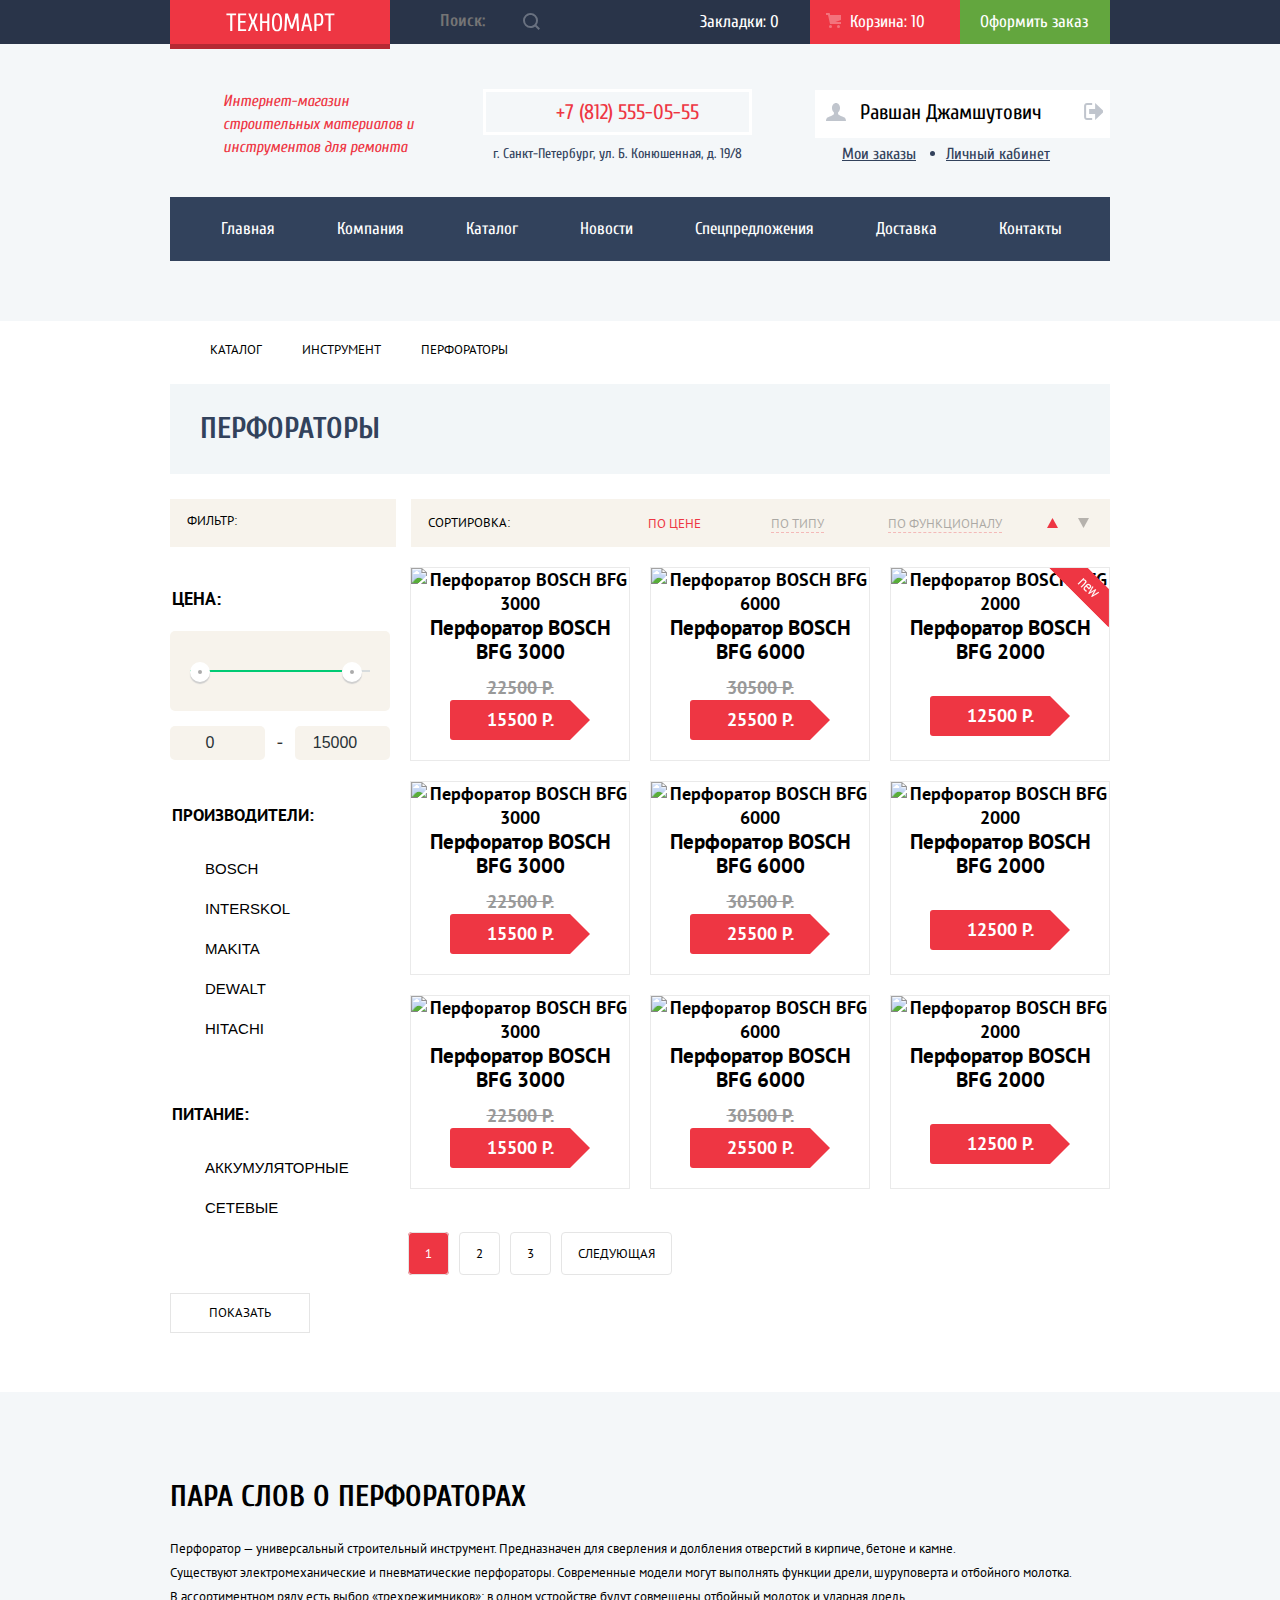
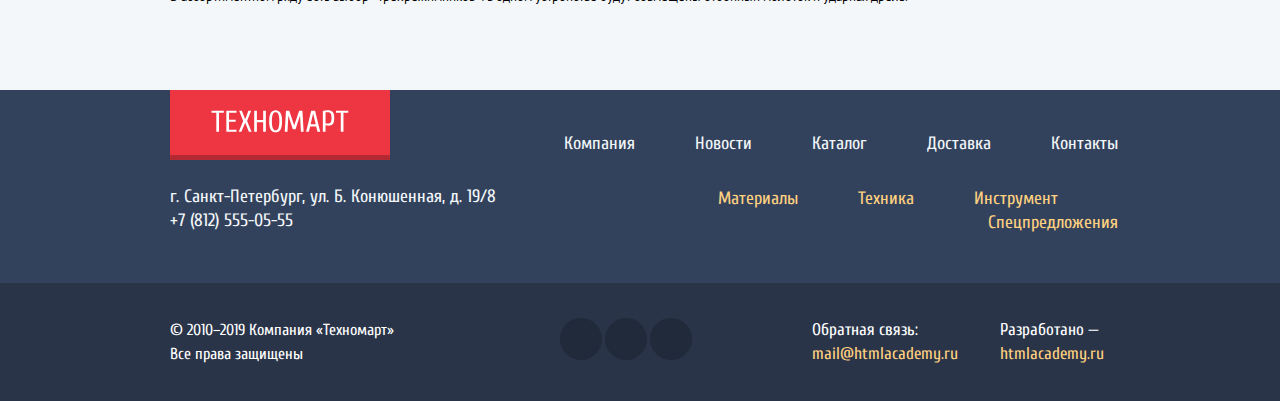
==== commit e69dc15b: "Добавила декоративные элементы" ====
--- a/catalog.html
+++ b/catalog.html
@@ -20,10 +20,14 @@
         </a>
         <form action="https://echo.htmlacademy.ru" method="get">
           <input type="search" name="search" id="search" class="search" placeholder="Поиск:">
-          <button type="submit" aria-label="Поиск"></button>
+          <button class="search-button" type="submit" aria-label="Поиск">
+            <svg xmlns="http://www.w3.org/2000/svg" width="17" height="17" viewBox="0 0 17 17">
+              <path d="M17 15.586l-3.542-3.542A7.465 7.465 0 0 0 15 7.5 7.5 7.5 0 1 0 7.5 15c1.71 0 3.282-.579 4.544-1.542L15.586 17 17 15.586zM2 7.5C2 4.467 4.467 2 7.5 2 10.532 2 13 4.467 13 7.5c0 3.032-2.468 5.5-5.5 5.5A5.506 5.506 0 0 1 2 7.5z"/>
+            </svg>
+          </button>
         </form>
         <a class="top-menu-bookmarks" href="">Закладки: <span class="bookmarks-count">0</span></a>
-        <a class="top-menu-basket" href="">Корзина: <span class="basket-count">10</span></a>
+        <a class="top-menu-basket basket-full" href="">Корзина: <span class="basket-count">10</span></a>
         <a class="top-menu-order" href="">Оформить заказ</a>
       </div>
     </div>
@@ -39,11 +43,10 @@
         <div class="profile">
           <div class="profile-user">
             <a class="profile-user-name" href="">Равшан Джамшутович</a>
-          <!-- <a class="profile-log-out" href="">Выход</a> -->
           </div>
-          <!-- Название под вопросом -->
           <ul class="profile-nav"> 
             <li class="profile-nav-orders"><a class="my-orders" href="">Мои заказы</a></li>
+            <span class="point"></span>
             <li class="profile-nav-account"><a class="my-account" href="">Личный кабинет</a></li>
           </ul>
         </div>
@@ -64,7 +67,7 @@
   <main >
     <div class="center">
       <ul class="breadcrumbs">
-        <li class="breadcrumbs-link"><a class="breadcrumbs-link-item icon-home" href="index.html">
+        <li class="breadcrumbs-link home"><a class="breadcrumbs-link-item icon-home" href="index.html">
           <img src="./img/icons/icon-home.svg" alt="">
         </a></li>
         <li class="breadcrumbs-link"><a class="breadcrumbs-link-item" href="">Каталог</a></li>
@@ -82,11 +85,15 @@
             <li class="sorting-header-type"><a class="sorting-header-item" href="">По типу</a></li>
             <li class="sorting-header-function"><a class="sorting-header-item" href="">По функционалу</a></li>
           </ul>
-          <a class="sorting-button-up" href="" aria-label="Вверх">
-            <img src="./img/icons/icon-up-dir.svg" alt="">
+          <a class="sorting-button-up active" href="" aria-label="Вверх">
+            <svg xmlns="http://www.w3.org/2000/svg" width="11" height="10" viewBox="0 0 11 10">
+              <path fill="#231F20" d="M5.5 0L0 10h11z"/>
+            </svg>
           </a>
           <a class="sorting-button-down" href="" aria-label="Вниз">
-            <img src="./img/icons/icon-down-dir.svg" alt="">
+            <svg xmlns="http://www.w3.org/2000/svg" width="11" height="10" viewBox="0 0 11 10">
+              <path fill="#231F20" d="M5.5 10L0 0h11"/>
+            </svg>
           </a>
         </section>
       </div>
@@ -96,12 +103,20 @@
           <form class="filters" action="https://echo.htmlacademy.ru" method="get">
             <fieldset class="price-filter">
               <legend class="price-filter-title">Цена:</legend>
-              <input class="price-filter-range" type="range" min="0" max="30000">
-              <label for="price-filter-min"  class="visually-hidden">Минимальная цена</label>
-              <input type="number" name="min-cost" id="price-filter-min" value="0">
-              <span class="price-filter-separator">-</span>
-              <label for="price-filter-max"  class="visually-hidden">Максимальная цена</label>
-              <input type="number" name="max-cost" id="price-filter-max" value="0">
+              <div class="price-filter-range">
+                <div class="price-filter-range-controls">
+                  <div class="price-filter-scale">
+                    <div class="price-filter-scale-bar"></div>
+                  </div>
+                  <div class="toggle price-toggle-min"></div>
+                  <div class="toggle price-toggle-max"></div>
+                </div>
+              </div>
+              <div class="price-filter-controls">
+                <label class="min-price"><input name="min-price" type="number" value="0"></label>
+                <span class="price-filter-separator">-</span>
+                <label class="max-price"><input name="max-price" type="number" value="15000"></label>
+              </div>
             </fieldset>
             <fieldset class="brands-filter">
               <legend class="brands-filter-title">Производители:</legend>
@@ -145,7 +160,7 @@
             <button class="filter-button" type="submit">Показать</button>
           </form>
         </div>
-          <!-- <h2>Список товаров</h2> -->
+          <!-- Список товаров -->
         <div class="catalog-content-container">
             <section class="catalog-cards">
               <div class="catalog-card">
@@ -157,10 +172,8 @@
                   <img src="./img/catalog/perforator-bfg-3000.jpg" alt="Перфоратор BOSCH BFG 3000">
                 </div>
                 <a class="card-name" href=""><h3>Перфоратор BOSCH BFG 3000</h3></a>
-                <p>
-                  <span class="card-old-price">22500 Р.</span>
-                  <span class="card-new-price">15500 Р.</span>
-                </p>
+                <div class="catalog-old-price">22500 Р.</div>
+                <div class="catalog-new-price">15500 Р.</div>
               </div>
               <div class="catalog-card">
                 <div class="card-buttons">
@@ -171,12 +184,10 @@
                   <img src="./img/catalog/perforator-bfg-6000.jpg" alt="Перфоратор BOSCH BFG 6000">
                 </div>
                 <a class="card-name" href=""><h3>Перфоратор BOSCH BFG 6000</h3></a>
-                <p>
-                  <span class="card-old-price">30500 Р.</span>
-                  <span class="card-new-price">25500 Р.</span>
-                </p>
-              </div>
-              <div class="catalog-card">
+                <div class="catalog-old-price">30500 Р.</div>
+                <div class="catalog-new-price">25500 Р.</div>
+              </div>
+              <div class="catalog-card new">
                 <div class="card-buttons">
                   <a class="card-button-buy" href="">Купить</a>
                   <a class="card-button-add" href="">В закладки</a>
@@ -185,9 +196,8 @@
                   <img src="./img/catalog/perforator-bfg-2000.jpg" alt="Перфоратор BOSCH BFG 2000">
                 </div>
                 <a class="card-name" href=""><h3>Перфоратор BOSCH BFG 2000</h3></a>
-                <p>
-                  <span class="card-new-price">12500 Р.</span>
-                </p>
+                <div class="card-old-price"></div>
+                <div class="catalog-new-price">12500 Р.</div>
               </div>
               <div class="catalog-card">
                 <div class="card-buttons">
@@ -198,10 +208,8 @@
                   <img src="./img/catalog/perforator-bfg-3000.jpg" alt="Перфоратор BOSCH BFG 3000">
                 </div>
                 <a class="card-name" href=""><h3>Перфоратор BOSCH BFG 3000</h3></a>
-                <p>
-                  <span class="card-old-price">22500 Р.</span>
-                  <span class="card-new-price">15500 Р.</span>
-                </p>
+                <div class="catalog-old-price">22500 Р.</div>
+                <div class="catalog-new-price">15500 Р.</div>
               </div>
               <div class="catalog-card">
                 <div class="card-buttons">
@@ -212,10 +220,8 @@
                   <img src="./img/catalog/perforator-bfg-6000.jpg" alt="Перфоратор BOSCH BFG 6000">
                 </div>
                 <a class="card-name" href=""><h3>Перфоратор BOSCH BFG 6000</h3></a>
-                <p>
-                  <span class="card-old-price">30500 Р.</span>
-                  <span class="card-new-price">25500 Р.</span>
-                </p>
+                <div class="catalog-old-price">30500 Р.</div>
+                <div class="catalog-new-price">25500 Р.</div>
               </div>
               <div class="catalog-card">
                 <div class="card-buttons">
@@ -226,9 +232,8 @@
                   <img src="./img/catalog/perforator-bfg-2000.jpg" alt="Перфоратор BOSCH BFG 2000">
                 </div>
                 <a class="card-name" href=""><h3>Перфоратор BOSCH BFG 2000</h3></a>
-                <p>
-                  <span class="card-new-price">12500 Р.</span>
-                </p>
+                <div class="card-old-price"></div>
+                <div class="catalog-new-price">12500 Р.</div>
               </div>
               <div class="catalog-card">
                 <div class="card-buttons">
@@ -239,10 +244,8 @@
                   <img src="./img/catalog/perforator-bfg-3000.jpg" alt="Перфоратор BOSCH BFG 3000">
                 </div>
                 <a class="card-name" href=""><h3>Перфоратор BOSCH BFG 3000</h3></a>
-                <p>
-                  <span class="card-old-price">22500 Р.</span>
-                  <span class="card-new-price">15500 Р.</span>
-                </p>
+                <div class="catalog-old-price">22500 Р.</div>
+                <div class="catalog-new-price">15500 Р.</div>
               </div>
               <div class="catalog-card">
                 <div class="card-buttons">
@@ -253,10 +256,8 @@
                   <img src="./img/catalog/perforator-bfg-6000.jpg" alt="Перфоратор BOSCH BFG 6000">
                 </div>
                 <a class="card-name" href=""><h3>Перфоратор BOSCH BFG 6000</h3></a>
-                <p>
-                  <span class="card-old-price">30500 Р.</span>
-                  <span class="card-new-price">25500 Р.</span>
-                </p>
+                <div class="catalog-old-price">30500 Р.</div>
+                <div class="catalog-new-price">25500 Р.</div>
               </div>
               <div class="catalog-card">
                 <div class="card-buttons">
@@ -267,9 +268,8 @@
                   <img src="./img/catalog/perforator-bfg-2000.jpg" alt="Перфоратор BOSCH BFG 2000">
                 </div>
                 <a class="card-name" href=""><h3>Перфоратор BOSCH BFG 2000</h3></a>
-                <p>
-                  <span class="card-new-price">12500 Р.</span>
-                </p>
+                <div class="card-old-price"></div>
+                <div class="catalog-new-price">12500 Р.</div>
               </div>
             </section>
             <ul class="catalog-pagination-list">
@@ -332,17 +332,14 @@
         <ul class="footer-bottom-social">
           <li class="footer-social-link">
             <a class="social-link_vk" href="" aria-label="Вконтакте">
-              <img src="./img/icons/social/icon-vk.svg" alt="">
             </a>
           </li>
           <li class="footer-social-link">
             <a class="social-link_fb" href="" aria-label="Фейсбук">
-              <img src="./img/icons/social/icon-fb.svg" alt="">
             </a>
           </li>
           <li class="footer-social-link">
             <a class="social-link_inst" href="" aria-label="Инстаграм">
-              <img src="./img/icons/social/icon-inst.svg" alt="">
             </a>
           </li>
         </ul>
--- a/css/style.css
+++ b/css/style.css
@@ -10,12 +10,22 @@
   background-color: #fff;
 }
 
-.visually-hidden {
-  position: absolute;
-  clip: rect(0 0 0 0);
+.visually-hidden:not(:focus):not(:active),
+input[type="checkbox"].visually-hidden,
+input[type="radio"].visually-hidden {
+  position: absolute;
+
   width: 1px;
   height: 1px;
   margin: -1px;
+  border: 0;
+  padding: 0;
+
+  white-space: nowrap;
+
+  clip-path: inset(100%);
+  clip: rect(0 0 0 0);
+  overflow: hidden;
 }
 
 a {
@@ -49,14 +59,13 @@
 .logo {
   text-align: center;
   text-transform: uppercase;
-  box-shadow: inset 0px -5px 0 0 rgba(0, 0, 0, 0.24);
   background-color: #ee3643;
+  box-shadow: 0 5px 0 0 #b52933;
 }
 
 .header-logo {
   width: 220px;
   padding-top: 13px;
-  padding-bottom: 5px;
 }
 
 .logo:hover {
@@ -74,14 +83,42 @@
   margin: 0;
 }
 
+
 .search {
-  background-color: #293449;
+  width: 270px;
+  background-color: transparent;
   border: none;
   padding: 12px 60px 12px 50px;
   font-size: 17px;
   line-height: 18px;
   font-family: "Cuprum","Arial",sans-serif;
   color: #ffffff;
+  font-weight: bold;
+}
+
+.search:focus {
+  background-color: #fff;
+}
+
+.search-button {
+  position: absolute;
+  top: 12px;
+  left: 517px;
+  background-color: transparent;
+  border: none;
+  cursor: pointer;
+}
+
+.search-button path {
+  fill: rgba(255, 255, 255, 0.3);;
+}
+
+.search:hover + .search-button path {
+  fill: #fff;
+}
+
+.search-button path:focus {
+  fill: #ee3643;
 }
 
 .header-container {
@@ -92,8 +129,31 @@
 }
 
 .top-menu-bookmarks {
+  width: 110px;
+  position: relative;
   color: #fff;
-  padding: 10px 20px;
+  padding: 10px 0 10px 40px;
+}
+
+.top-menu-bookmarks::before {
+  content: "";
+  position: absolute;
+  opacity: 0.3;
+  top: 13px;
+  left: 16px;
+  width: 14px;
+  height: 16px;
+  background: url(../img/icons/icon-bookmark.svg) no-repeat;
+}
+
+.top-menu-bookmarks:hover::before,
+.top-menu-basket:hover::before {
+  opacity: 1;
+}
+
+.top-menu-bookmarks:active::before,
+.top-menu-basket:active::before {
+  opacity: 0.5;
 }
 
 .top-menu-bookmarks:active {
@@ -101,9 +161,26 @@
   background-color: #161d29;
 }
 
+.top-menu-bookmarks:hover {
+  background-color: #161d29;
+}
+
 .top-menu-basket {
+  width: 110px;
+  position: relative;
   color: #fff;
-  padding: 10px 20px;
+  padding: 10px 0 10px 40px;
+}
+
+.top-menu-basket::before {
+  content: "";
+  position: absolute;
+  opacity: 0.3;
+  top: 13px;
+  left: 16px;
+  width: 15px;
+  height: 15px;
+  background: url(../img/icons/icon-basket.svg) no-repeat;
 }
 
 .top-menu-basket:active {
@@ -111,9 +188,18 @@
   background-color: #161d29;
 }
 
+.top-menu-basket:hover {
+  background-color: #161d29;
+}
+
+.basket-full {
+  background-color: #ee3643;
+}
+
 .top-menu-order {
+  width: 130px;
   color: #fff;
-  padding: 10px 20px;
+  padding: 10px 0 10px 20px;
   background-color: #63a63e;
 }
 
@@ -153,7 +239,8 @@
 }
 
 .header-bottom .tel-number {
-  padding: 8px 50px 12px 70px;
+  position: relative;
+  padding: 8px 50px 8px 70px;
   line-height: 45px;
   font-family: "Cuprum", "Tahoma", sans-serif;
   font-size: 21px;
@@ -161,10 +248,21 @@
   border: 3px solid #ffffff;
 }
 
+.header-bottom .tel-number::before {
+  content: "";
+  position: absolute;
+  top: 10px;
+  left: 10px;
+  width: 19px;
+  height: 19px;
+  background: url(../img/icons/icon-phone.svg) no-repeat;
+}
+
 .address {
   font-family: "Cuprum", Tahoma;
   font-size: 14px;
   line-height: 24px;
+  margin-top: 7px;
   color: #32425c;
 }
 
@@ -181,11 +279,31 @@
 }
 
 .profile-sign-in {
+  position: relative;
   background-color: #fff;
   font-size: 21px;
   line-height: 21px;
   color: #000;
   padding: 10px 25px 10px 46px;
+}
+
+.profile-sign-in::before {
+  content: "";
+  position: absolute;
+  top: 13px;
+  left: 14px;
+  width: 20px;
+  height: 20px;
+  background: url(../img/icons/icon-login.svg) no-repeat;
+  opacity: 0.3;
+}
+
+.profile-sign-in:hover::before {
+  opacity: 1;
+}
+
+.profile-sign-in:active::before {
+  opacity: 0.3;
 }
 
 .profile-sign-up {
@@ -197,15 +315,18 @@
   padding: 10px 25px;
 }
 
-.profile a:hover {
+.profile-sign a:hover,
+.profile-nav a:hover {
   color: #ee3643;
 }
 
-.profile a:active {
+.profile-sign a:active,
+.profile-nav a:active {
   color: rgba(0, 0, 0, 0.3);
 }
 
 .profile-user {
+  position: relative;
   background-color: #fff;
   padding: 12px 68px 12px 45px;
 }
@@ -216,7 +337,40 @@
   color: #000;
 }
 
+.profile-user-name::before {
+  content: "";
+  position: absolute;
+  top: 13px;
+  left: 11px;
+  width: 20px;
+  height: 20px;
+  background: url(../img/icons/icon-user.svg) no-repeat;
+  opacity: 0.3;
+}
+
+.profile-user-name::after {
+  content: "";
+  position: absolute;
+  top: 13px;
+  left: 268px;
+  width: 20px;
+  height: 20px;
+  background: url(../img/icons/icon-logout.svg) no-repeat;
+  opacity: 0.3;
+}
+
+.profile-user-name:hover::before,
+.profile-user-name:hover::after {
+  opacity: 1;
+}
+
+.profile-user-name:active::before,
+.profile-user-name:active::after {
+  opacity: 0.3;
+}
+
 .profile-nav {
+  position: relative;
   list-style: none;
   display: flex;
   padding-top: 4px;
@@ -231,9 +385,20 @@
 
 .my-orders,
 .my-account {
+  color: #32425c;
   padding: 0;
   margin-bottom: 1px;
   text-decoration: underline;
+}
+
+.point {
+  position: absolute;
+  top: 13px;
+  left: 115px;
+  width: 5px;
+  height: 5px;
+  background: #32425c;
+  border-radius: 50px;
 }
 
 .nav {
@@ -245,6 +410,8 @@
   flex-wrap: wrap;
   justify-content: flex-start;
   align-items: flex-start;
+  padding: 0;
+  padding-left: 20px;
   margin-bottom: 0;
   list-style: none;
 }
@@ -252,7 +419,7 @@
 .nav-link-item {
   display: block;
   color: #fff;
-  padding: 16px 30px;
+  padding: 20px 31px;
 }
 
 .nav-link-item:hover {
@@ -267,6 +434,16 @@
 
 /* Промо блок */
 
+.new::before {
+  content: '';
+  position: absolute;
+  top: 0;
+  right: 0;
+  width: 60px;
+  height: 60px;
+  background: url(../img/icons/new-flag.png) no-repeat 0 0;
+}
+
 .promo-block-top {
   margin-top: 60px;
   margin-bottom: 20px;
@@ -276,38 +453,146 @@
   justify-content: flex-start;
 }
 
-.promo-slider-container {
+.slider-container {
   display: flex;
   justify-content: start;
   margin-bottom: 53px;
 }
 
+.slider {
+  position: relative;
+}
+
+.slider input[type="radio"] {
+  display: none;
+}
+
+.slider-controls {
+  position: absolute;
+  z-index: 60;
+  bottom: 40px;
+  left: 295px;
+  width: 60px;
+  height: 10px;
+  text-align: center;
+}
+
+.slider-controls label {
+  display: inline-block;
+  width: 6px;
+  height: 6px;
+  margin-right: 6px;
+  vertical-align: top;
+  background-color: #fff;
+  border: 3px solid #fff;
+  border-radius: 50%;
+  cursor: pointer;
+}
+
+.slide {
+  display: none;
+}
+
+#btn-1:checked ~ .slider-slides #slider-slides-1,
+#btn-2:checked ~ .slider-slides #slider-slides-2 {
+  display: block;
+}
+
+#btn-1:checked ~ .slider-controls label[for="btn-1"],
+#btn-2:checked ~ .slider-controls label[for="btn-2"] {
+  background-color: #ee3643;
+  border: 3px solid #fff;
+}
+
+.slider-slides-1 {
+  width: 575px;
+  height: 217px;
+  padding: 27px 20px 23px 26px;
+}
+
+.slider-slides-2 {
+  width: 575px;
+  height: 217px;
+  padding: 27px 20px 23px 26px;
+}
+
 .slider-title {
+  position: absolute;
+  top: 25px;
+  left: 25px;
+  margin: 0;
+  font-family: "Cuprum", "Tahoma", sans-serif;
+  font-size: 36px;
+  font-weight: bold;
+  line-height: 36px;
+  color: #fff;
+  text-transform: uppercase;
+}
+
+.slider-content {
+  position: absolute;
+  top: 55px;
+  left: 25px;
+  margin: 0;
+  margin-top: 8px;
+  font-family: "PT Sans", "Arial", sans-serif;
+  font-size: 18px;
+  font-style: normal;
+  line-height: 24px;
+  color: #fff;
+}
+
+.slider .arrow-left::after {
+  content: "";
+  position: absolute;
+  z-index: 20;
+  left: 22px;
+  top: 123px;
   display: block;
-  margin: 0;
-  padding: 24px 0 0 24px;
+  width: 22px;
+  height: 40px;
+  background-image: url(../img/icons/icon-arrow-left.svg);
+  cursor: pointer;
+}
+
+.slider .arrow-left::before {
+  content: "";
+  position: absolute;
+  display: block;
+  width: 22px;
+  height: 40px;
+  z-index: 20;
+  right: 22px;
+  top: 123px;
+  background-image: url(../img/icons/icon-arrow-right.svg);
+  cursor: pointer;
+}
+
+
+.slider-button {
+  position: absolute;
+  left: 25px;
+  bottom: 25px;
+  width: 195px;
+  padding: 10px 0;
 }
 
 .promo-block-right {
   margin-left: 20px;
   display: flex;
   flex-direction: column;
-
 }
 
 .promo-block {
+  position: relative;
+  display: flex;
+  flex-direction: column;
+  height: 123px;
   width: 300px;
   font-size: 24px;
   line-height: 30px;
   color: #fff;
-}
-
-.promo-block a {
-  color: #fff;
-  font-size: 14px;
-  line-height: 18px;
-  text-transform: uppercase;
-  font-weight: normal;
+  overflow: hidden;
 }
 
 .promo-block a:hover,
@@ -323,17 +608,34 @@
   color: #ffffff;
 }
 
+.promo-block > h3 {
+  display: block;
+  margin: 21px 0 0 23px;
+}
+
+.promo-block > img {
+  position: absolute;
+  left: 80%;
+  top: 50%;
+  transform: translate(-50%,-50%);
+}
+
 .promo-button {
-  min-width: 135px;
-  min-height: 38px;
-  opacity: 0.1;
-  background-color: #000;
-}
-
-/* .new-flag {
-  position: relative;
-  left: 77px;
-} */
+  display: inline-block;
+  width: 135px;
+  padding: 10px 0;
+  margin: 12px 0 0 24px;
+  text-decoration: none;
+  text-align: center;
+  border-radius: 3px;
+  background: rgba(0,0,0,.1);
+  
+  color: #fff;
+  font-size: 14px;
+  line-height: 18px;
+  text-transform: uppercase;
+  font-weight: normal;
+}
 
 .materials-block {
   background-color: #ffbf47;
@@ -351,7 +653,7 @@
 
 .discounts-block {
   background-color: #8ed78f;
-  margin-bottom: 10px;
+  margin-bottom: 20px;
 }
 
 .delivery-block {
@@ -377,6 +679,7 @@
 
 .popular-products-title {
   font-size: 30px;
+  font-weight: normal;
   line-height: 21px;
   text-align: left;
   text-transform: uppercase;
@@ -406,6 +709,7 @@
 }
 
 .card {
+  position: relative;
   width: 218px;
   border: solid 1px #eaeaea;
   font-family: "PT Sans", Arial;
@@ -420,7 +724,8 @@
   box-shadow: 0px 10px 25px 0 rgba(41, 52, 73, 0.5);
 }
 
-.card-name {
+.card-name h3{
+  margin: 0px 0 12px 0;
   color: #000;
 }
 
@@ -433,41 +738,81 @@
 }
 
 .card-old-price {
-  width: 220px;
-  font-size: 17px;
-  color:  #c5c5c5;
+  min-height: 20px;
+  margin-top: 0;
+  color: #999;
   text-decoration: line-through;
-  text-align: center;
 }
 
 .card-new-price {
-  margin-left: 43px;
-  width: 140px;
-  height: 40px;
-  background-color: #ee3643;
-  color: #fff;
-  font-size: 17px;
-}
-
-.card-button-buy {
-  text-transform: uppercase;
+  position: relative;
+  width: 80px;
+  margin: 10px auto;
+  margin-top: 0;
+  margin-bottom: 20px;
+  padding: 5px 30px;
+  color: white;
+  background: #ee3643;
+  border-radius: 3px;
+}
+
+.card-new-price::after {
+  content: "";
+  position: absolute;
+  top: 0;
+  right: -20px;
+  width: 0;
+  height: 0;
+  border: 20px solid white;
+  border-left-color: #ee3643;
+}
+
+.card-buttons {
+  position: absolute;
+  top: 0;
+  left: 0;
+  width: 218px;
+  height: 88px;
+  padding: 40px 0;
+  background-color: rgba(255,255,255,0.9);
+  z-index: 10;
+  
+}
+
+.card-button-buy,
+.card-button-add  {
+  display: block;
+  width: 129px;
+  margin: 0 auto;
+  margin-bottom: 7px;
+  padding: 7px 0;
+  
+  background-color: #63a63e;
+  border: 3px solid #63a63e;
+  border-bottom-color: #367315;
+  border-radius:3px;
+  
+  color: white;
   font-size: 14px;
+  font-weight: normal;
+  font-family: "Cuprum", sans-serif;
   line-height: 18px;
-  color: #000
+  text-decoration: none;
+  text-transform: uppercase;
 }
 
 .card-button-add {
-  text-transform: uppercase;
-  font-size: 14px;
-  line-height: 18px;
-  color: #000
-}
-
-.card-button-buy {
-  background-color: #63a63e;
-  color: #ffffff;
-  font-size: 14px;
-  text-transform: uppercase;
+  color: #32425c;
+  background: white;
+  border-bottom-color: #63a63e;
+}
+
+.card-buttons {
+  display: none;
+}
+
+.card:hover .card-buttons {
+  display: block;
 }
 
 .card-button-buy:hover,
@@ -477,13 +822,6 @@
 
 .card-button-buy:active {
   background-color: #518534;
-}
-
-.card-button-add {
-  color: #32425c;
-  font-size: 14px;
-  text-transform: uppercase;
-  border: 3px solid #63a63e;
 }
 
 .card-button-add:hover,
@@ -515,6 +853,7 @@
 
 .brands-title {
   font-size: 30px;
+  font-weight: normal;
   line-height: 21px;
   text-align: left;
   text-transform: uppercase;
@@ -543,6 +882,7 @@
   margin-left: 17px;
   vertical-align: middle;
   width: 220px;
+  height: 145px;
   border: solid 1px #eaeaea;
 }
 
@@ -564,7 +904,7 @@
   opacity: 0.3;
 }
 
-.services {
+.services-container {
   padding-top: 68px;
   margin-top: 85px;
   width: 100%;
@@ -573,6 +913,7 @@
 }
 
 .services-content {
+  width: 400px;
   font-size: 13px;
   line-height: 24px;
   font-family: "PT Sans", Arial;
@@ -586,12 +927,9 @@
   line-height: 30px;
 }
 
-.services-content {
-  width: 400px;
-}
-
-.services-container {
-  display: flex;
+.services-slider {
+  display: flex;
+  position: relative;
 }
 
 .services-navigation {
@@ -600,31 +938,67 @@
   margin-top: 75px;
 }
 
-.services-navigation-button {
+
+.services-navigation input[type=radio] {
+  display: none;
+}
+
+.services-toggles {
+  position: relative;
+  margin-top: 74px;
+  margin-bottom: 99px;
+}
+
+.services-toggles::after {
+  content: "";
+  position: absolute;
+  top: -40px;
+  right: 0;
+  width: 10px;
+  height: 279px;
+  background-image: url(../img/icons/shadow.png);
+}
+
+.services-toggles label {
+  display: flex;
+  flex-direction: column;
   padding: 20px 0 20px 20px;
   width: 240px;
   background-color: #32425c;
-  font-family: "Cuprum", Tahoma;
-  font-size: 17px;
-  line-height: 24px;
-  font-weight: 700;
   color: #fff;
-  text-align: left;
-  border: none;
-  box-shadow: 0px 1px 0 0 #293449, inset 0px 1px 0 0 #405069;
-}
-
-.services-navigation-button:hover {
+  font-size: 21px;
+  font-weight: bold;
+  cursor: pointer;
+}
+
+.services-toggles label[for=button-2] {
+  border-top: 1px solid #293449;
+  border-bottom: 1px solid #293449;
+}
+
+.services-toggles label:hover {
   background-color: #293449;
 }
 
-.services-navigation-button:active {
+#button-1:checked ~ .services-toggles label[for=button-1],
+#button-2:checked ~ .services-toggles label[for=button-2],
+#button-3:checked ~ .services-toggles label[for=button-3] {
   background-color: #fff;
   color: #32425c;
 }
 
+.services-info-item {
+  display: none;
+}
+
+#button-1:checked ~ .services-info .delivery,
+#button-2:checked ~ .services-info .guarantee,
+#button-3:checked ~ .services-info .credit {
+  display: block;
+}
+
+
 .services-info {
-  list-style: none;
   margin: 75px 0 0 78px;
   padding: 0;
 }
@@ -710,11 +1084,22 @@
 }
 
 .about-company-list {
+  position: relative;
   width: 386px;
   margin-bottom: 37px;
   list-style: none;
   color: #000;
 } 
+
+.about-company-list li::before {
+  content: "";
+  position: absolute;
+  left: 0px;
+  width: 25px;
+  height: 2px;
+  background-color: #ee3643;
+  transform: translateY(10px);
+}
 
 .about-company-button {
   width: 220px;
@@ -756,7 +1141,6 @@
 .contacts-button {
   width: 300px;
   margin-top: 40px;
-  margin-bottom: 86px;
 }
 
 .contacts-button a {
@@ -924,10 +1308,14 @@
 }
 
 .footer-bottom-social {
+  display: flex;
+  flex-wrap: wrap;
+  justify-content: space-between;
+  width: 132px;
   margin-top: 35px;
-  margin-bottom: 35px;
-  padding-left: 0;
-  display: flex;
+  margin-left: 160px;
+  padding: 0;
+  list-style: none;
 }
 
 .footer-bottom-feedback {
@@ -946,7 +1334,10 @@
 
 .footer-social-link {
   width: 42px;
-  color: #fff;
+  height: 42px;
+  border-radius: 50%;
+  background-color: #212a3a;
+  cursor: pointer;
 }
 
 .footer-social-link:active {
@@ -955,6 +1346,30 @@
 
 .footer-social-link:hover {
   background-color: #ee3643;
+}
+
+.footer-social-link .social-link_vk::before {
+  background: url(../img/icons/social/icon-vk.svg) no-repeat;
+}
+
+.footer-social-link .social-link_fb::before {
+  background: url(../img/icons/social/icon-fb.svg) no-repeat;
+}
+
+.footer-social-link .social-link_inst::before {
+  background: url(../img/icons/social/icon-inst.svg) no-repeat;
+}
+
+.footer-social-link .social-link_vk:before, 
+.footer-social-link .social-link_fb:before, 
+.footer-social-link .social-link_inst:before {
+  content: "";
+  position: absolute;
+  width: 21px;
+  height: 21px;
+  background-position: 50%;
+  background-size: contain;
+  transform: translate(50%, 50%);
 }
 
 .footer-feedback-link {
@@ -987,13 +1402,36 @@
 }
 
 .breadcrumbs-link {
+  position: relative;
   margin-right: 40px;
   list-style: none;
   font-family: "PT Sans", Arial;
-  color: #000;
   font-size: 13px;
   line-height: 18px;
   text-transform: uppercase;
+}
+
+.breadcrumbs-link::before {
+  position: absolute;
+  content: "";
+  top: 3px;
+  left: -20px;
+  width: 14px;
+  height: 20px;
+  background: url(../img/icons/icon-right-small.svg) no-repeat;
+}
+
+.breadcrumbs .home::before {
+  display: none;
+}
+
+.breadcrumbs-link-item {
+  color: #000;
+}
+
+.icon-home {
+  position: relative;
+  top: 2px;
 }
 
 .catalog-title {
@@ -1027,6 +1465,10 @@
   width: 220px;
   background-color: #f7f3ec;
   color: #000;
+  font-family: "PT Sans", Arial;
+  font-weight: normal;
+  font-size: 13px;
+  line-height: 18px;
   text-transform: uppercase;
   margin: 0;
   margin-right: 15px;
@@ -1036,6 +1478,7 @@
 }
 
 .sorting-header {
+  position: relative;
   padding: 12px 17px;
   width: 700px;
   background-color: #f7f3ec;
@@ -1048,6 +1491,7 @@
   margin-right: 138px;
   color: #000;
   font-family: "PT Sans", Arial;
+  font-weight: normal;
   font-size: 13px;
   line-height: 18px;
   text-transform: uppercase;
@@ -1085,16 +1529,39 @@
 .sorting-header-item:hover {
   border-bottom: 1px solid #ee3643;
   color: #000;
+  opacity: 1;
 }
 
 .sorting-item-current {
   border-bottom: 0;
   color: #ee3643;
+  opacity: 1;
+}
+
+.sorting-button-up {
+  margin-right: 20px;
+}
+
+.sorting-button-up svg,
+.sorting-button-down svg {
+  opacity: 0.3;
+}
+
+.sorting-button-up svg:hover,
+.sorting-button-down svg:hover {
+  opacity: 1;
+}
+
+.sorting-header .active path{
+  fill: #ee3643;
+}
+
+.sorting-header .active svg{
+  opacity: 1;
 }
 
 .filters {
   width: 220px;
-  
 }
 
 .filters li {
@@ -1104,8 +1571,8 @@
 .price-filter-title {
   color: #000;
   font-family: "PT Sans", Arial;
-  font-size: 17px;
-  line-height: 30px;
+  font-size: 18px;
+  line-height: 24px;
   font-weight: bold;
   text-transform: uppercase;
 }
@@ -1118,10 +1585,87 @@
 }
 
 .price-filter-range {
+  width: 180px;
+  height: 80px;
   background-color: #f7f3ec;
-  padding-top: 30px;
-  padding-bottom: 30px;
+  margin-top: 20px;
+  margin-bottom: 15px;
+  border-radius: 5px;
   padding-left: 20px;
+  padding-right: 20px;
+}
+
+.price-filter-range-controls {
+  position: relative;
+  height: 41px;
+  margin-bottom: 15px;
+  padding-top: 39px;
+  background-color: #f7f3ec;
+  border-radius: 5px;
+}
+
+.price-filter-scale {
+  height: 2px;
+  background: #d7dcde;
+}
+
+.price-filter-scale-bar {
+  width: 152px;
+  height: 2px;
+  background: #00ca74;
+}
+
+.price-filter-range-controls .toggle {
+  position: absolute;
+  top: 31px;
+  left: 0;
+  width: 4px;
+  height: 4px;
+  padding: 0;
+  border: 8px solid #ffffff;
+  background-color: #ababab;
+  box-shadow: 0 2px 1px 0 #cfcfcf;
+  border-radius: 50%;
+  cursor: pointer;
+}
+
+.price-filter-range-controls .price-toggle-min {
+  left: 0px;
+}
+
+.price-filter-range-controls .price-toggle-max {
+  left: 152px;
+}
+
+.price-filter-range-controls {
+  font-size: 0;
+}
+
+.price-filter-controls {
+  width: 220px;
+  font-size: 16px;
+  text-transform: uppercase;
+}
+
+.price-filter-controls input {
+  width: 75px;
+  padding: 8px 10px;
+  font-family: Roboto, Arial, sans-serif;
+  font-size: 16px;
+  text-align: center;
+  color: #283136;
+  border: none;
+  border-radius: 5px;
+  background: #f7f3ec;
+}
+
+.price-filter-controls .max-price {
+  text-align: right;
+}
+
+.price-filter-separator {
+  margin-left: 8px;
+  margin-right: 8px;
 }
 
 .brands-filter {
@@ -1138,6 +1682,7 @@
 }
 
 .brands-filter-title {
+  font-size: 17px;
   margin-bottom: 20px;
   font-weight: bold;
 }
@@ -1145,6 +1690,26 @@
 .brands-filter-list {
   padding: 0;
   margin: 0;
+  padding-left: 35px;
+  margin-top: 14px;
+  font-family: "PTSans", Arial, sans-serif;
+  font-size: 15px;
+  line-height: 20px;
+}
+
+.brands-filter-list li {
+  margin-bottom: 20px;
+}
+
+.brands-filter-list label::before {
+  content: "";
+  position: absolute;
+  width: 23px;
+  height: 23px;
+  background: url(../img/icons/checkbox-off.svg) no-repeat;
+  background-size: contain;
+  opacity: 0.8;
+  transform: translate(-35px, -2px);
 }
 
 .battery-filter {
@@ -1161,6 +1726,7 @@
 }
 
 .battery-filter-title {
+  font-size: 17px;
   margin-bottom: 20px;
   font-weight: bold;
 }
@@ -1168,12 +1734,49 @@
 .battery-filter-list {
   padding: 0;
   margin: 0;
+  padding-left: 35px;
+  margin-top: 14px;
+  font-family: "PTSans", Arial, sans-serif;
+  font-size: 15px;
+  line-height: 20px;
+}
+
+.battery-filter-list label::before {
+  content: "";
+  position: absolute;
+  width: 23px;
+  height: 23px;
+  background: url(../img/icons/radio-off.svg) no-repeat;
+  background-size: contain;
+  opacity: 0.8;
+  transform: translate(-35px, -2px);
+}
+
+.battery-filter-list li {
+  margin-bottom: 20px;
+}
+
+.brands-filter-list .filter-checkbox,
+.battery-filter-list .filter-radio {
+  display: none;
+}
+
+.filter-checkbox:checked ~ label::before {
+  width: 27px;
+  background: url(../img/icons/checkbox-on.svg) no-repeat;
+  background-size: contain;
+}
+
+.filter-radio:checked ~ label::before {
+  width: 27px;
+  background: url(../img/icons/radio-on.svg) no-repeat;
+  background-size: contain;
 }
 
 .filter-button {
   width: 140px;
   padding: 10px 38px;
-  margin-top: 75px;
+  margin-top: 55px;
   border: solid 1px #e5e5e5;
   background-color: #ffffff;
   color: #000;
@@ -1183,7 +1786,6 @@
   text-transform: uppercase;
 }
 
-
 .catalog-cards {
   width: 700px;
   display: flex;
@@ -1192,6 +1794,7 @@
 }
 
 .catalog-card {
+  position: relative;
   width: 218px;
   border: solid 1px #eaeaea;
   font-family: "PT Sans", Arial;
@@ -1202,6 +1805,43 @@
   text-align: center;
 }
 
+.catalog-new-price {
+  position: relative;
+  width: 80px;
+  margin: 10px auto;
+  margin-top: 0;
+  margin-bottom: 20px;
+  padding: 8px 30px;
+  color: white;
+  background: #ee3643;
+  border-radius: 3px;
+}
+
+.catalog-new-price::after {
+  content: "";
+  position: absolute;
+  top: 0;
+  right: -20px;
+  width: 0;
+  height: 0;
+  border: 20px solid white;
+  border-left-color: #ee3643;
+}
+
+.catalog-old-price {
+  min-height: 20px;
+  color: #999;
+  text-decoration: line-through;
+}
+
+.card-buttons {
+  display: none;
+}
+
+.catalog-card:hover .card-buttons {
+  display: block;
+}
+
 .catalog-card:nth-child(3n) {
   margin-right: 0;
 }
@@ -1221,9 +1861,10 @@
 }
 
 .catalog-pagination-item {
-  padding: 15px 15px;
+  padding: 12px 16px;
   margin-right: 10px;
   border: solid 1px #e5e5e5;
+  border-radius: 4px;
   color: #000;
   font-family: "PT Sans", Arial;
   font-size: 13px;
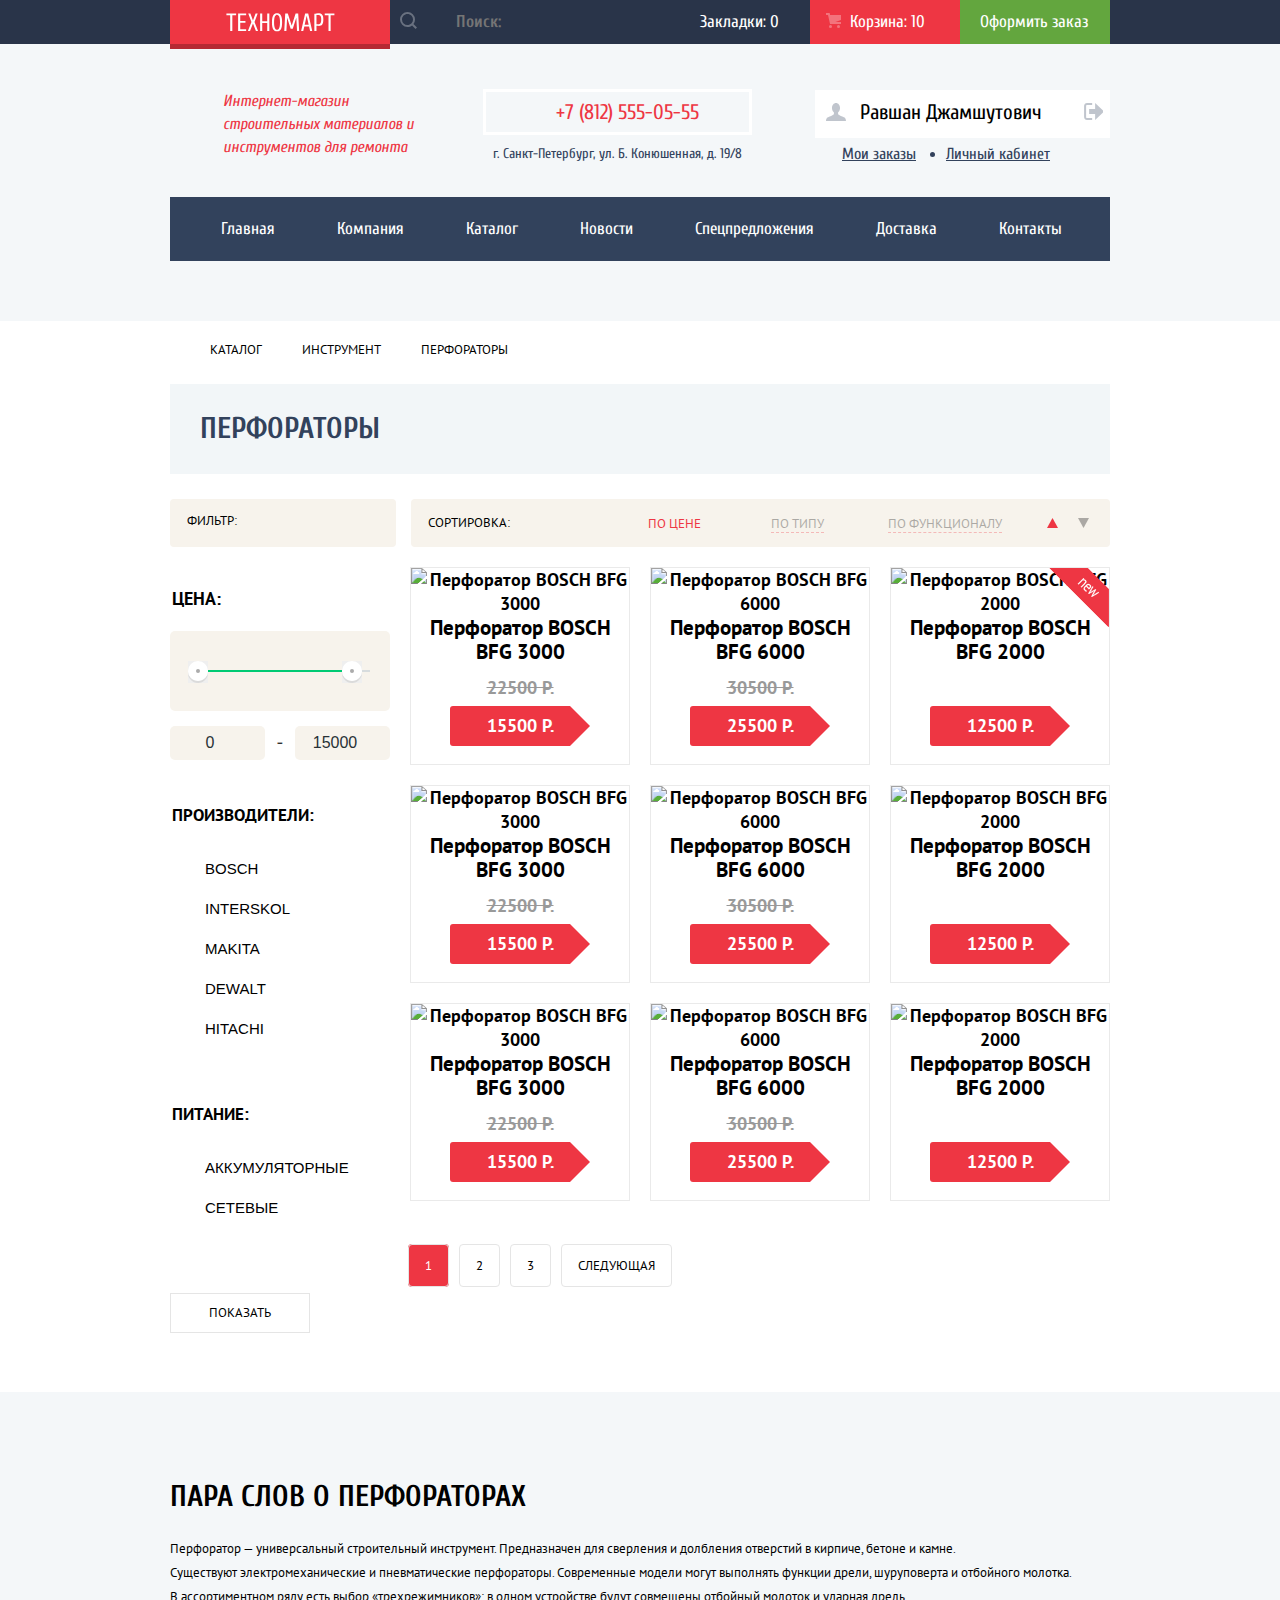
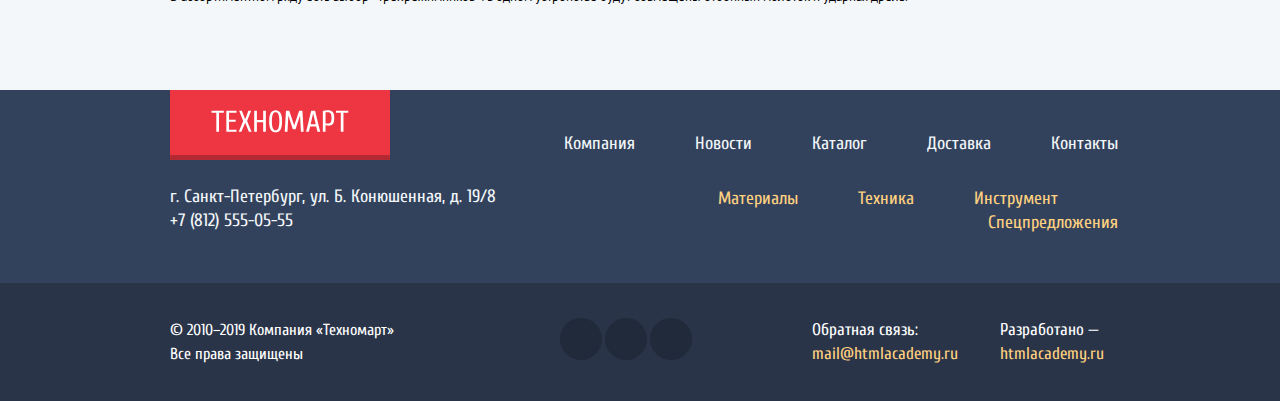
==== commit 91aef007: "Правки по декоративным элементам" ====
--- a/catalog.html
+++ b/catalog.html
@@ -18,16 +18,16 @@
         <a class="header-logo logo" href="index.html">
           <img src="./img/logo/logo-technomart.svg" alt="">
         </a>
-        <form action="https://echo.htmlacademy.ru" method="get">
+        <form class="search-form" action="https://echo.htmlacademy.ru" method="get">
           <input type="search" name="search" id="search" class="search" placeholder="Поиск:">
           <button class="search-button" type="submit" aria-label="Поиск">
             <svg xmlns="http://www.w3.org/2000/svg" width="17" height="17" viewBox="0 0 17 17">
-              <path d="M17 15.586l-3.542-3.542A7.465 7.465 0 0 0 15 7.5 7.5 7.5 0 1 0 7.5 15c1.71 0 3.282-.579 4.544-1.542L15.586 17 17 15.586zM2 7.5C2 4.467 4.467 2 7.5 2 10.532 2 13 4.467 13 7.5c0 3.032-2.468 5.5-5.5 5.5A5.506 5.506 0 0 1 2 7.5z"/>
+              <path fill=currentColor d="M17 15.586l-3.542-3.542A7.465 7.465 0 0 0 15 7.5 7.5 7.5 0 1 0 7.5 15c1.71 0 3.282-.579 4.544-1.542L15.586 17 17 15.586zM2 7.5C2 4.467 4.467 2 7.5 2 10.532 2 13 4.467 13 7.5c0 3.032-2.468 5.5-5.5 5.5A5.506 5.506 0 0 1 2 7.5z"/>
             </svg>
           </button>
         </form>
         <a class="top-menu-bookmarks" href="">Закладки: <span class="bookmarks-count">0</span></a>
-        <a class="top-menu-basket basket-full" href="">Корзина: <span class="basket-count">10</span></a>
+        <a class="top-menu-basket active" href="">Корзина: <span class="basket-count">10</span></a>
         <a class="top-menu-order" href="">Оформить заказ</a>
       </div>
     </div>
@@ -46,7 +46,6 @@
           </div>
           <ul class="profile-nav"> 
             <li class="profile-nav-orders"><a class="my-orders" href="">Мои заказы</a></li>
-            <span class="point"></span>
             <li class="profile-nav-account"><a class="my-account" href="">Личный кабинет</a></li>
           </ul>
         </div>
@@ -85,14 +84,15 @@
             <li class="sorting-header-type"><a class="sorting-header-item" href="">По типу</a></li>
             <li class="sorting-header-function"><a class="sorting-header-item" href="">По функционалу</a></li>
           </ul>
-          <a class="sorting-button-up active" href="" aria-label="Вверх">
+          <a class="sorting-button-up button-active" href="" aria-label="Вверх">
             <svg xmlns="http://www.w3.org/2000/svg" width="11" height="10" viewBox="0 0 11 10">
-              <path fill="#231F20" d="M5.5 0L0 10h11z"/>
+              <path fill=currentColor  d="M5.5 0L0 10h11z"/>
             </svg>
+            <!-- fill="#231F20" -->
           </a>
           <a class="sorting-button-down" href="" aria-label="Вниз">
             <svg xmlns="http://www.w3.org/2000/svg" width="11" height="10" viewBox="0 0 11 10">
-              <path fill="#231F20" d="M5.5 10L0 0h11"/>
+              <path fill=currentColor d="M5.5 10L0 0h11"/>
             </svg>
           </a>
         </section>
@@ -108,8 +108,8 @@
                   <div class="price-filter-scale">
                     <div class="price-filter-scale-bar"></div>
                   </div>
-                  <div class="toggle price-toggle-min"></div>
-                  <div class="toggle price-toggle-max"></div>
+                  <button class="toggle price-toggle-min"></button>
+                  <button class="toggle price-toggle-max"></button>
                 </div>
               </div>
               <div class="price-filter-controls">
@@ -172,8 +172,8 @@
                   <img src="./img/catalog/perforator-bfg-3000.jpg" alt="Перфоратор BOSCH BFG 3000">
                 </div>
                 <a class="card-name" href=""><h3>Перфоратор BOSCH BFG 3000</h3></a>
-                <div class="catalog-old-price">22500 Р.</div>
-                <div class="catalog-new-price">15500 Р.</div>
+                <p class="catalog-old-price">22500 Р.</p>
+                <p class="catalog-new-price">15500 Р.</p>
               </div>
               <div class="catalog-card">
                 <div class="card-buttons">
@@ -184,8 +184,8 @@
                   <img src="./img/catalog/perforator-bfg-6000.jpg" alt="Перфоратор BOSCH BFG 6000">
                 </div>
                 <a class="card-name" href=""><h3>Перфоратор BOSCH BFG 6000</h3></a>
-                <div class="catalog-old-price">30500 Р.</div>
-                <div class="catalog-new-price">25500 Р.</div>
+                <p class="catalog-old-price">30500 Р.</p>
+                <p class="catalog-new-price">25500 Р.</p>
               </div>
               <div class="catalog-card new">
                 <div class="card-buttons">
@@ -196,8 +196,8 @@
                   <img src="./img/catalog/perforator-bfg-2000.jpg" alt="Перфоратор BOSCH BFG 2000">
                 </div>
                 <a class="card-name" href=""><h3>Перфоратор BOSCH BFG 2000</h3></a>
-                <div class="card-old-price"></div>
-                <div class="catalog-new-price">12500 Р.</div>
+                <p class="catalog-old-price"></p>
+                <p class="catalog-new-price">12500 Р.</p>
               </div>
               <div class="catalog-card">
                 <div class="card-buttons">
@@ -208,8 +208,8 @@
                   <img src="./img/catalog/perforator-bfg-3000.jpg" alt="Перфоратор BOSCH BFG 3000">
                 </div>
                 <a class="card-name" href=""><h3>Перфоратор BOSCH BFG 3000</h3></a>
-                <div class="catalog-old-price">22500 Р.</div>
-                <div class="catalog-new-price">15500 Р.</div>
+                <p class="catalog-old-price">22500 Р.</p>
+                <p class="catalog-new-price">15500 Р.</p>
               </div>
               <div class="catalog-card">
                 <div class="card-buttons">
@@ -220,8 +220,8 @@
                   <img src="./img/catalog/perforator-bfg-6000.jpg" alt="Перфоратор BOSCH BFG 6000">
                 </div>
                 <a class="card-name" href=""><h3>Перфоратор BOSCH BFG 6000</h3></a>
-                <div class="catalog-old-price">30500 Р.</div>
-                <div class="catalog-new-price">25500 Р.</div>
+                <p class="catalog-old-price">30500 Р.</p>
+                <p class="catalog-new-price">25500 Р.</p>
               </div>
               <div class="catalog-card">
                 <div class="card-buttons">
@@ -232,8 +232,8 @@
                   <img src="./img/catalog/perforator-bfg-2000.jpg" alt="Перфоратор BOSCH BFG 2000">
                 </div>
                 <a class="card-name" href=""><h3>Перфоратор BOSCH BFG 2000</h3></a>
-                <div class="card-old-price"></div>
-                <div class="catalog-new-price">12500 Р.</div>
+                <p class="catalog-old-price"></p>
+                <p class="catalog-new-price">12500 Р.</p>
               </div>
               <div class="catalog-card">
                 <div class="card-buttons">
@@ -244,8 +244,8 @@
                   <img src="./img/catalog/perforator-bfg-3000.jpg" alt="Перфоратор BOSCH BFG 3000">
                 </div>
                 <a class="card-name" href=""><h3>Перфоратор BOSCH BFG 3000</h3></a>
-                <div class="catalog-old-price">22500 Р.</div>
-                <div class="catalog-new-price">15500 Р.</div>
+                <p class="catalog-old-price">22500 Р.</p>
+                <p class="catalog-new-price">15500 Р.</p>
               </div>
               <div class="catalog-card">
                 <div class="card-buttons">
@@ -256,8 +256,8 @@
                   <img src="./img/catalog/perforator-bfg-6000.jpg" alt="Перфоратор BOSCH BFG 6000">
                 </div>
                 <a class="card-name" href=""><h3>Перфоратор BOSCH BFG 6000</h3></a>
-                <div class="catalog-old-price">30500 Р.</div>
-                <div class="catalog-new-price">25500 Р.</div>
+                <p class="catalog-old-price">30500 Р.</p>
+                <p class="catalog-new-price">25500 Р.</p>
               </div>
               <div class="catalog-card">
                 <div class="card-buttons">
@@ -268,8 +268,8 @@
                   <img src="./img/catalog/perforator-bfg-2000.jpg" alt="Перфоратор BOSCH BFG 2000">
                 </div>
                 <a class="card-name" href=""><h3>Перфоратор BOSCH BFG 2000</h3></a>
-                <div class="card-old-price"></div>
-                <div class="catalog-new-price">12500 Р.</div>
+                <p class="catalog-old-price"></p>
+                <p class="catalog-new-price">12500 Р.</p>
               </div>
             </section>
             <ul class="catalog-pagination-list">
--- a/css/style.css
+++ b/css/style.css
@@ -10,7 +10,7 @@
   background-color: #fff;
 }
 
-.visually-hidden:not(:focus):not(:active),
+.visually-hidden,
 input[type="checkbox"].visually-hidden,
 input[type="radio"].visually-hidden {
   position: absolute;
@@ -84,11 +84,23 @@
 }
 
 
+.header-container {
+  display: flex;
+  justify-content: flex-start;
+  width: 940px;
+  margin: 0 auto;
+}
+
+.search-form {
+  display: flex;
+  width: 270px;
+}
+
 .search {
-  width: 270px;
-  background-color: transparent;
+  height: 42px;
+  background-color: #293449;
   border: none;
-  padding: 12px 60px 12px 50px;
+  padding: 12px 0px 12px 39px;
   font-size: 17px;
   line-height: 18px;
   font-family: "Cuprum","Arial",sans-serif;
@@ -96,37 +108,31 @@
   font-weight: bold;
 }
 
-.search:focus {
+.search:focus  {
   background-color: #fff;
 }
 
 .search-button {
-  position: absolute;
-  top: 12px;
-  left: 517px;
+  order: -1;
+  margin-left: 10px;
+  padding: 0;
   background-color: transparent;
   border: none;
   cursor: pointer;
 }
 
 .search-button path {
-  fill: rgba(255, 255, 255, 0.3);;
+  color: rgba(255, 255, 255, 0.3);;
 }
 
 .search:hover + .search-button path {
-  fill: #fff;
+  color: #fff;
 }
 
 .search-button path:focus {
-  fill: #ee3643;
-}
-
-.header-container {
-  display: flex;
-  justify-content: flex-start;
-  width: 940px;
-  margin: 0 auto;
-}
+  color: #ee3643;
+}
+
 
 .top-menu-bookmarks {
   width: 110px;
@@ -143,7 +149,8 @@
   left: 16px;
   width: 14px;
   height: 16px;
-  background: url(../img/icons/icon-bookmark.svg) no-repeat;
+  background-image: url(../img/icons/icon-bookmark.svg);
+  background-repeat: no-repeat;
 }
 
 .top-menu-bookmarks:hover::before,
@@ -180,7 +187,8 @@
   left: 16px;
   width: 15px;
   height: 15px;
-  background: url(../img/icons/icon-basket.svg) no-repeat;
+  background-image: url(../img/icons/icon-basket.svg);
+  background-repeat: no-repeat;
 }
 
 .top-menu-basket:active {
@@ -192,7 +200,7 @@
   background-color: #161d29;
 }
 
-.basket-full {
+.active {
   background-color: #ee3643;
 }
 
@@ -255,7 +263,8 @@
   left: 10px;
   width: 19px;
   height: 19px;
-  background: url(../img/icons/icon-phone.svg) no-repeat;
+  background-image: url(../img/icons/icon-phone.svg);
+  background-repeat: no-repeat;
 }
 
 .address {
@@ -294,7 +303,8 @@
   left: 14px;
   width: 20px;
   height: 20px;
-  background: url(../img/icons/icon-login.svg) no-repeat;
+  background-image: url(../img/icons/icon-login.svg);
+  background-repeat: no-repeat;
   opacity: 0.3;
 }
 
@@ -344,7 +354,8 @@
   left: 11px;
   width: 20px;
   height: 20px;
-  background: url(../img/icons/icon-user.svg) no-repeat;
+  background-image: url(../img/icons/icon-user.svg);
+  background-repeat: no-repeat;
   opacity: 0.3;
 }
 
@@ -355,7 +366,8 @@
   left: 268px;
   width: 20px;
   height: 20px;
-  background: url(../img/icons/icon-logout.svg) no-repeat;
+  background-image: url(../img/icons/icon-logout.svg);
+  background-repeat: no-repeat;
   opacity: 0.3;
 }
 
@@ -391,13 +403,14 @@
   text-decoration: underline;
 }
 
-.point {
-  position: absolute;
-  top: 13px;
+.profile-nav .profile-nav-account::before {
+  position: absolute;
+  content: "";
+  top: 14px;
   left: 115px;
   width: 5px;
   height: 5px;
-  background: #32425c;
+  background-color: #32425c;
   border-radius: 50px;
 }
 
@@ -441,7 +454,8 @@
   right: 0;
   width: 60px;
   height: 60px;
-  background: url(../img/icons/new-flag.png) no-repeat 0 0;
+  background-image: url(../img/icons/new-flag.png);
+  background-repeat: no-repeat;
 }
 
 .promo-block-top {
@@ -628,7 +642,7 @@
   text-decoration: none;
   text-align: center;
   border-radius: 3px;
-  background: rgba(0,0,0,.1);
+  background-color: rgba(0,0,0,.1);
   
   color: #fff;
   font-size: 14px;
@@ -738,8 +752,8 @@
 }
 
 .card-old-price {
-  min-height: 20px;
-  margin-top: 0;
+  height: 30px;
+  margin: 0;
   color: #999;
   text-decoration: line-through;
 }
@@ -747,12 +761,12 @@
 .card-new-price {
   position: relative;
   width: 80px;
-  margin: 10px auto;
-  margin-top: 0;
-  margin-bottom: 20px;
-  padding: 5px 30px;
+  margin: 0 auto;
+  margin-bottom: 18px;
+  padding: 8px 30px;
   color: white;
-  background: #ee3643;
+  line-height: 24px;
+  background-color: #ee3643;
   border-radius: 3px;
 }
 
@@ -803,16 +817,18 @@
 
 .card-button-add {
   color: #32425c;
-  background: white;
+  background-color: #fff;
   border-bottom-color: #63a63e;
 }
 
 .card-buttons {
-  display: none;
+  position: absolute;
+  z-index: 1;
 }
 
 .card:hover .card-buttons {
-  display: block;
+  position: absolute;
+  z-index: -1;
 }
 
 .card-button-buy:hover,
@@ -1272,8 +1288,8 @@
 
 .footer-nav-link:hover,
 .footer-catalog-link:hover,
-.contacts-feedback-link:hover,
-.contacts-developer-link:hover {
+.footer-feedback-link:hover,
+.footer-developer-link:hover {
   text-decoration: underline;
 }
 
@@ -1349,15 +1365,18 @@
 }
 
 .footer-social-link .social-link_vk::before {
-  background: url(../img/icons/social/icon-vk.svg) no-repeat;
+  background-image: url(../img/icons/social/icon-vk.svg);
+  background-repeat: no-repeat;
 }
 
 .footer-social-link .social-link_fb::before {
-  background: url(../img/icons/social/icon-fb.svg) no-repeat;
+  background-image: url(../img/icons/social/icon-fb.svg);
+  background-repeat: no-repeat;
 }
 
 .footer-social-link .social-link_inst::before {
-  background: url(../img/icons/social/icon-inst.svg) no-repeat;
+  background-image: url(../img/icons/social/icon-inst.svg);
+  background-repeat: no-repeat;
 }
 
 .footer-social-link .social-link_vk:before, 
@@ -1377,6 +1396,7 @@
 }
 
 .footer-feedback-link:active {
+  text-decoration: none;
   color: #ee3643;
 } 
 
@@ -1418,7 +1438,8 @@
   left: -20px;
   width: 14px;
   height: 20px;
-  background: url(../img/icons/icon-right-small.svg) no-repeat;
+  background-image: url(../img/icons/icon-right-small.svg);
+  background-repeat: no-repeat;
 }
 
 .breadcrumbs .home::before {
@@ -1475,6 +1496,7 @@
   padding-top: 13px;
   padding-bottom: 13px;
   padding-left: 17px;
+  border-radius: 4px;
 }
 
 .sorting-header {
@@ -1482,6 +1504,7 @@
   padding: 12px 17px;
   width: 700px;
   background-color: #f7f3ec;
+  border-radius: 4px;
   display: flex;
   align-items: center;
 }
@@ -1544,6 +1567,7 @@
 
 .sorting-button-up svg,
 .sorting-button-down svg {
+  color: #000;
   opacity: 0.3;
 }
 
@@ -1552,13 +1576,11 @@
   opacity: 1;
 }
 
-.sorting-header .active path{
-  fill: #ee3643;
-}
-
-.sorting-header .active svg{
+.button-active svg{
+  color: #ee3643;
   opacity: 1;
 }
+
 
 .filters {
   width: 220px;
@@ -1606,31 +1628,28 @@
 
 .price-filter-scale {
   height: 2px;
-  background: #d7dcde;
+  background-color: #d7dcde;
 }
 
 .price-filter-scale-bar {
   width: 152px;
   height: 2px;
-  background: #00ca74;
+  background-color: #00ca74;
 }
 
 .price-filter-range-controls .toggle {
   position: absolute;
-  top: 31px;
-  left: 0;
-  width: 4px;
-  height: 4px;
-  padding: 0;
-  border: 8px solid #ffffff;
-  background-color: #ababab;
-  box-shadow: 0 2px 1px 0 #cfcfcf;
-  border-radius: 50%;
+  top: 30px;
+  width: 20px;
+  height: 22px;
+  border: none;
+  background-image: url(../img/icons/filter-button.svg);
+  background-repeat: no-repeat;
   cursor: pointer;
 }
 
 .price-filter-range-controls .price-toggle-min {
-  left: 0px;
+  left: -2px;
 }
 
 .price-filter-range-controls .price-toggle-max {
@@ -1656,7 +1675,7 @@
   color: #283136;
   border: none;
   border-radius: 5px;
-  background: #f7f3ec;
+  background-color: #f7f3ec;
 }
 
 .price-filter-controls .max-price {
@@ -1706,8 +1725,8 @@
   position: absolute;
   width: 23px;
   height: 23px;
-  background: url(../img/icons/checkbox-off.svg) no-repeat;
-  background-size: contain;
+  background-image: url(../img/icons/checkbox-off.svg);
+  background-repeat: no-repeat;
   opacity: 0.8;
   transform: translate(-35px, -2px);
 }
@@ -1746,8 +1765,8 @@
   position: absolute;
   width: 23px;
   height: 23px;
-  background: url(../img/icons/radio-off.svg) no-repeat;
-  background-size: contain;
+  background-image: url(../img/icons/radio-off.svg);
+  background-repeat: no-repeat;=
   opacity: 0.8;
   transform: translate(-35px, -2px);
 }
@@ -1763,14 +1782,14 @@
 
 .filter-checkbox:checked ~ label::before {
   width: 27px;
-  background: url(../img/icons/checkbox-on.svg) no-repeat;
-  background-size: contain;
+  background-image: url(../img/icons/checkbox-on.svg);
+  background-repeat: no-repeat;
 }
 
 .filter-radio:checked ~ label::before {
   width: 27px;
-  background: url(../img/icons/radio-on.svg) no-repeat;
-  background-size: contain;
+  background-image: url(../img/icons/radio-on.svg);
+  background-repeat: no-repeat;
 }
 
 .filter-button {
@@ -1808,12 +1827,11 @@
 .catalog-new-price {
   position: relative;
   width: 80px;
-  margin: 10px auto;
-  margin-top: 0;
-  margin-bottom: 20px;
+  margin: 0 auto;
+  margin-bottom: 18px;
   padding: 8px 30px;
   color: white;
-  background: #ee3643;
+  background-color: #ee3643;
   border-radius: 3px;
 }
 
@@ -1829,7 +1847,8 @@
 }
 
 .catalog-old-price {
-  min-height: 20px;
+  height: 30px;
+  margin: 0;
   color: #999;
   text-decoration: line-through;
 }
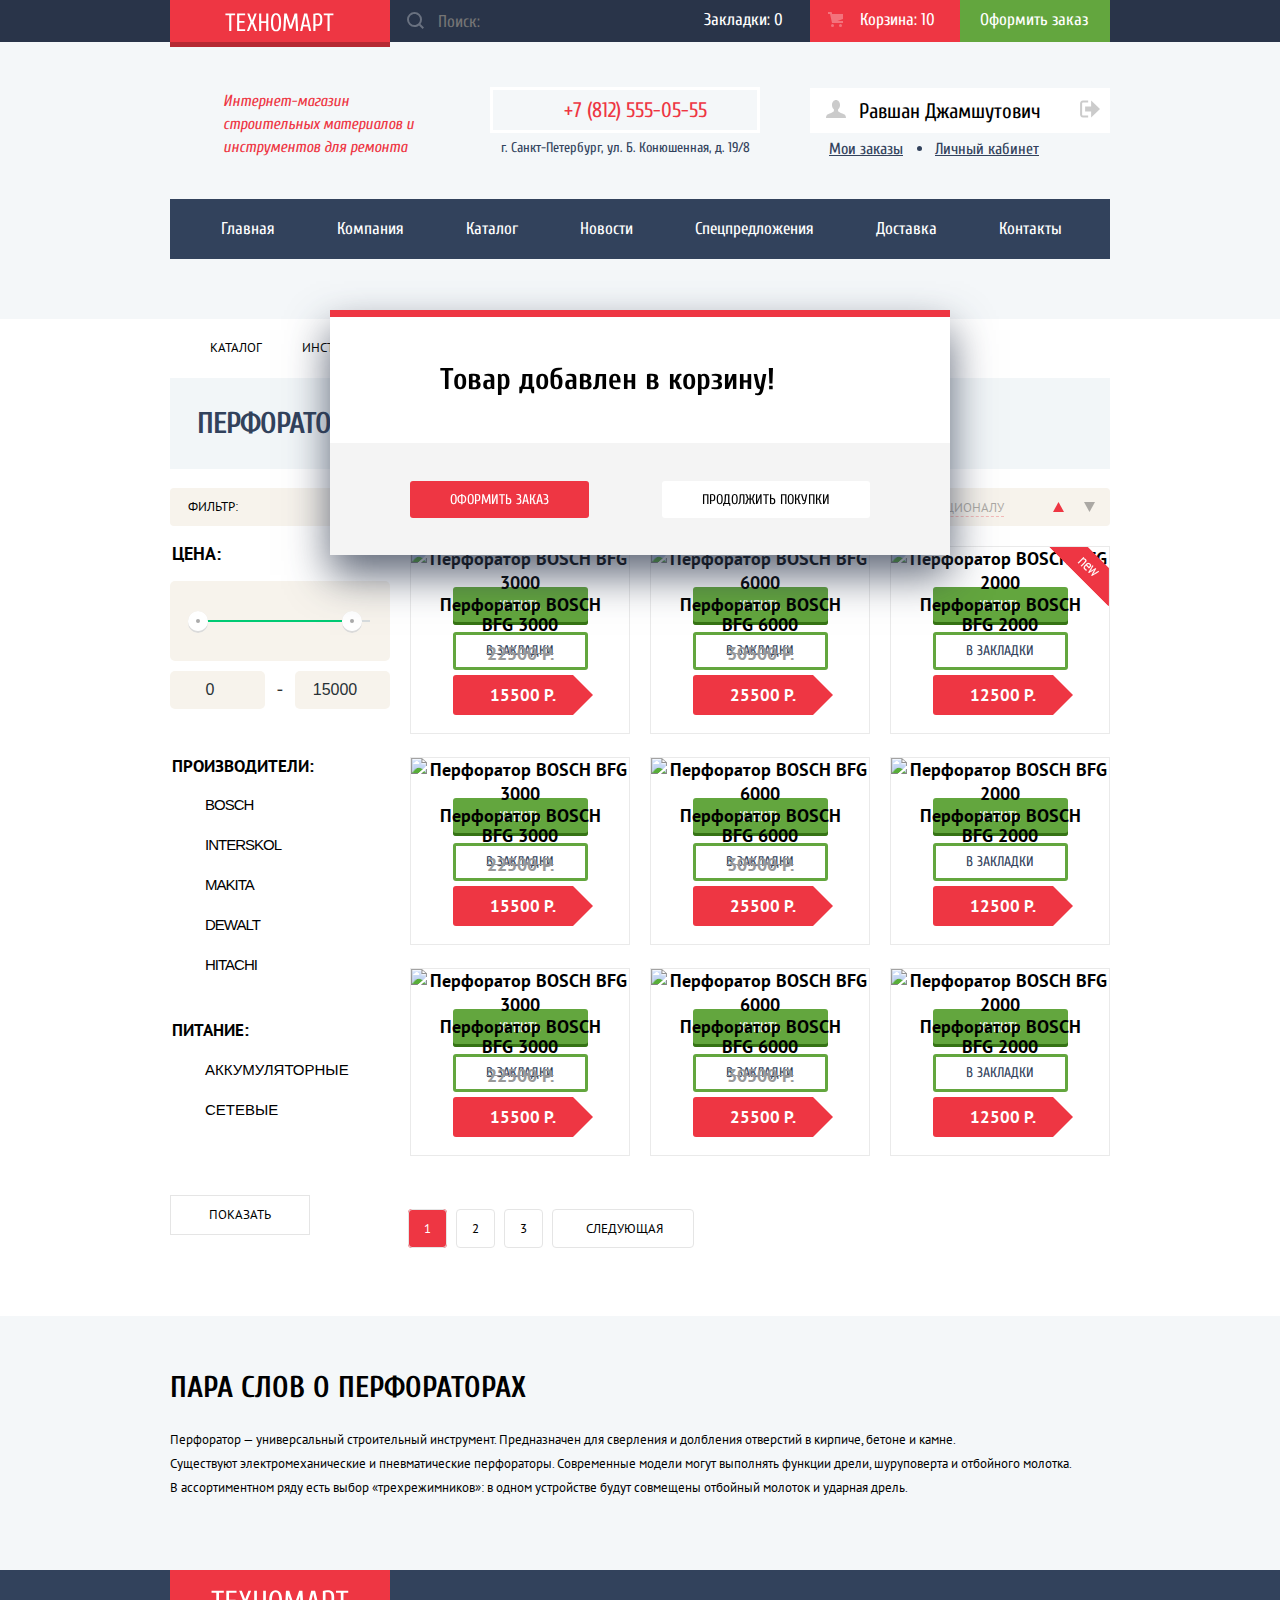
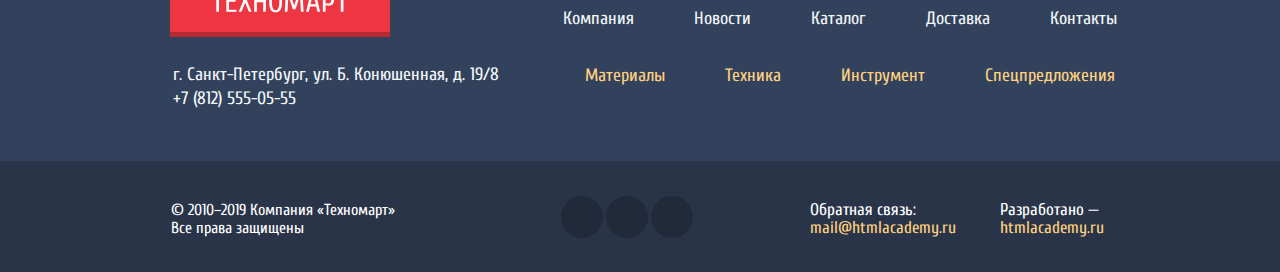
==== commit e6d6fcd2: "Правки ещё" ====
--- a/catalog.html
+++ b/catalog.html
@@ -41,9 +41,29 @@
           <p class="address">г. Санкт-Петербург, ул. Б. Конюшенная, д. 19/8</p>
         </div>
         <div class="profile">
-          <div class="profile-user">
-            <a class="profile-user-name" href="">Равшан Джамшутович</a>
-          </div>
+          <ul class="profile-user">
+            <li>
+              <a class="account-link" href="#">
+                <span>
+                  <svg class="account-link-icon" xmlns="http://www.w3.org/2000/svg" width="20" height="18" viewBox="0 0 20 18">
+                    <path fill=currentColor d="M17.881 14.166c-2.144-.735-4.256-1.666-5.207-2.39-.657-.501-.77-1.618-.517-2.415 1.118-.903 1.864-2.477 1.864-4.278C14.021 2.276 12.221 0 10 0S5.979 2.276 5.979 5.083c0 1.801.746 3.374 1.863 4.277.253.798.141 1.915-.517 2.416-.95.724-3.063 1.654-5.207 2.39S0 18 0 18h20s.025-3.099-2.119-3.834z">
+                    </path>
+                  </svg>
+                </span>
+              Равшан Джамшутович
+              </a>
+            </li>
+            <li>
+              <a class="logout-link" href="#" aria-label="Кнопка выхода из аккаунта">
+                <svg class="logout-link-icon" xmlns="http://www.w3.org/2000/svg" width="21" height="18" viewBox="0 0 21 17">
+                  <g fill=currentColor>
+                    <path d="M21 8.5L12.125 0v6h-6v5h6v6z"></path>
+                    <path d="M3.106 13.952V3.048c.018-.376.171-1.057 1.01-1.057h5.027V0H4.116C1.938 0 1.112 1.81 1.087 3.027v10.946C1.112 15.189 1.938 17 4.116 17h5.027v-1.99H4.116c-.839 0-.992-.683-1.01-1.058z"></path>
+                  </g>
+                </svg>
+              </a>
+            </li>
+          </ul>
           <ul class="profile-nav"> 
             <li class="profile-nav-orders"><a class="my-orders" href="">Мои заказы</a></li>
             <li class="profile-nav-account"><a class="my-account" href="">Личный кабинет</a></li>
@@ -85,13 +105,13 @@
             <li class="sorting-header-function"><a class="sorting-header-item" href="">По функционалу</a></li>
           </ul>
           <a class="sorting-button-up button-active" href="" aria-label="Вверх">
-            <svg xmlns="http://www.w3.org/2000/svg" width="11" height="10" viewBox="0 0 11 10">
+            <svg class="sorting-button-up-icon" xmlns="http://www.w3.org/2000/svg" width="11" height="10" viewBox="0 0 11 10">
               <path fill=currentColor  d="M5.5 0L0 10h11z"/>
             </svg>
             <!-- fill="#231F20" -->
           </a>
           <a class="sorting-button-down" href="" aria-label="Вниз">
-            <svg xmlns="http://www.w3.org/2000/svg" width="11" height="10" viewBox="0 0 11 10">
+            <svg class="sorting-button-down-icon" xmlns="http://www.w3.org/2000/svg" width="11" height="10" viewBox="0 0 11 10">
               <path fill=currentColor d="M5.5 10L0 0h11"/>
             </svg>
           </a>
@@ -301,7 +321,7 @@
         <div class="footer-top-item">
           <div class="footer-logo logo">
             <a href="index.html">
-              <img src="./img/logo/logo-technomart.svg" width="138px" height="23px" alt="">
+              <img src="./img/logo/logo-technomart.svg" width="138" height="23" alt="">
             </a>
           </div>
           <div class="footer-top-contacts">
@@ -356,13 +376,18 @@
   </footer>
 
   <!-- Товар добавлен в корзину -->
-  <section class="modal visually-hidden">
-    <h2>Товар добавлен в корзину!</h2>
-    <ul>
-      <li><a href="">Оформить заказ</a></li>
-      <li><a href="catalog.html">Продолжить покупки</a></li>
-    </ul>
-    <button type="button" name="close">Закрыть</button>
+  <section class="modal modal-add-to-basket">
+      <div class="modal-title">
+        <img src="./img/icons/icon-mark.svg" alt="">
+        <h2>Товар добавлен в корзину!</h2>
+      </div>
+      <div class="modal-buttons-container">
+        <ul class="modal-buttons-list">
+          <li><a class="button button-red" href="">Оформить заказ</a></li>
+          <li><a class="button" href="catalog.html">Продолжить покупки</a></li>
+        </ul>
+      </div>
+      <button type="button" class="button-close" aria-label="Закрыть"></button>
   </section>
 </body>
 
--- a/css/style.css
+++ b/css/style.css
@@ -42,13 +42,16 @@
   padding: 10px 0;
   color: #fff;
   text-transform: uppercase;
-  background-color: #ee3643;
   text-align: center;
   font-size: 14px;
   line-height: 18px;
   border-radius: 3px;
 }
 
+.button-red {
+  background-color: #ee3643;
+}
+
 .header {
   padding-bottom: 60px;
   width: 100%;
@@ -97,15 +100,15 @@
 }
 
 .search {
+  width: 100%;
   height: 42px;
   background-color: #293449;
   border: none;
-  padding: 12px 0px 12px 39px;
+  padding: 12px 0px 12px 4px;
   font-size: 17px;
   line-height: 18px;
   font-family: "Cuprum","Arial",sans-serif;
   color: #ffffff;
-  font-weight: bold;
 }
 
 .search:focus  {
@@ -114,8 +117,7 @@
 
 .search-button {
   order: -1;
-  margin-left: 10px;
-  padding: 0;
+  padding: 11px 10px 10px 17px;
   background-color: transparent;
   border: none;
   cursor: pointer;
@@ -125,28 +127,35 @@
   color: rgba(255, 255, 255, 0.3);;
 }
 
+.search-button:focus  {
+  background-color: #fff;
+}
+
 .search:hover + .search-button path {
   color: #fff;
 }
 
-.search-button path:focus {
+.search:focus + .search-button {
+  background-color: #fff;
+}
+
+.search:focus + .search-button path {
   color: #ee3643;
 }
 
-
 .top-menu-bookmarks {
-  width: 110px;
+  width: 100px;
   position: relative;
   color: #fff;
-  padding: 10px 0 10px 40px;
+  padding: 8px 6px 8px 45px;
 }
 
 .top-menu-bookmarks::before {
   content: "";
   position: absolute;
   opacity: 0.3;
-  top: 13px;
-  left: 16px;
+  top: 12px;
+  left: 18px;
   width: 14px;
   height: 16px;
   background-image: url(../img/icons/icon-bookmark.svg);
@@ -173,18 +182,18 @@
 }
 
 .top-menu-basket {
-  width: 110px;
+  width: 100px;
   position: relative;
   color: #fff;
-  padding: 10px 0 10px 40px;
+  padding: 8px 0 8px 50px;
 }
 
 .top-menu-basket::before {
   content: "";
   position: absolute;
   opacity: 0.3;
-  top: 13px;
-  left: 16px;
+  top: 12px;
+  left: 18px;
   width: 15px;
   height: 15px;
   background-image: url(../img/icons/icon-basket.svg);
@@ -200,6 +209,7 @@
   background-color: #161d29;
 }
 
+
 .active {
   background-color: #ee3643;
 }
@@ -207,7 +217,7 @@
 .top-menu-order {
   width: 130px;
   color: #fff;
-  padding: 10px 0 10px 20px;
+  padding: 8px 0 8px 20px;
   background-color: #63a63e;
 }
 
@@ -233,6 +243,7 @@
   width: 196px;
   margin-top: 0;
   margin-left: 53px;
+  padding-top: 2px;
   font-size: 16px;
   font-weight: normal;
   font-style: italic;
@@ -243,12 +254,12 @@
 
 .header-bottom-contacts {
   margin-right: auto;
-  margin-left: auto;
+  margin-left: 71px;
 }
 
 .header-bottom .tel-number {
   position: relative;
-  padding: 8px 50px 8px 70px;
+  padding: 8px 50px 8px 71px;
   line-height: 45px;
   font-family: "Cuprum", "Tahoma", sans-serif;
   font-size: 21px;
@@ -260,7 +271,7 @@
   content: "";
   position: absolute;
   top: 10px;
-  left: 10px;
+  left: 12px;
   width: 19px;
   height: 19px;
   background-image: url(../img/icons/icon-phone.svg);
@@ -271,7 +282,7 @@
   font-family: "Cuprum", Tahoma;
   font-size: 14px;
   line-height: 24px;
-  margin-top: 7px;
+  margin-top: 3px;
   color: #32425c;
 }
 
@@ -293,7 +304,8 @@
   font-size: 21px;
   line-height: 21px;
   color: #000;
-  padding: 10px 25px 10px 46px;
+  padding: 10px 27px 10px 46px;
+  margin-left: 14px;
 }
 
 .profile-sign-in::before {
@@ -321,8 +333,8 @@
   font-size: 21px;
   line-height: 21px;
   color: #000;
-  margin-left: 10px;
-  padding: 10px 25px;
+  margin-left: 4px;
+  padding: 10px 24px 10px 25px;
 }
 
 .profile-sign a:hover,
@@ -336,63 +348,80 @@
 }
 
 .profile-user {
-  position: relative;
-  background-color: #fff;
-  padding: 12px 68px 12px 45px;
-}
-
-.profile-user-name {
+  list-style: none;
+  display: flex;
+  justify-content: space-between;
+  align-items: baseline;
+  padding: 0;
+  margin: 0;
   font-size: 21px;
   line-height: 21px;
-  color: #000;
-}
-
-.profile-user-name::before {
-  content: "";
-  position: absolute;
-  top: 13px;
-  left: 11px;
-  width: 20px;
-  height: 20px;
-  background-image: url(../img/icons/icon-user.svg);
-  background-repeat: no-repeat;
-  opacity: 0.3;
-}
-
-.profile-user-name::after {
-  content: "";
-  position: absolute;
-  top: 13px;
-  left: 268px;
-  width: 20px;
-  height: 20px;
-  background-image: url(../img/icons/icon-logout.svg);
-  background-repeat: no-repeat;
-  opacity: 0.3;
-}
-
-.profile-user-name:hover::before,
-.profile-user-name:hover::after {
+}
+
+.profile-user a {
+  text-decoration: none;
+  display: block;
+  color: #000;
+  background-color: #fff;
+  outline: none;
+}
+
+.account-link {
+  width: 225px;
+  padding: 12px 14px 11px 15px;
+}
+
+.logout-link {
+  padding: 12px 10px 11px 15px;
+}
+
+.account-link .account-link-icon {
+  position: relative;
+  top: 0;
+  left: -8px;
+}
+
+.account-link-icon {
+  opacity: 0.2;
+}
+
+.logout-link-icon {
+  opacity: 0.2;
+}
+
+.account-link-icon:hover {
   opacity: 1;
 }
 
-.profile-user-name:active::before,
-.profile-user-name:active::after {
-  opacity: 0.3;
+.logout-link-icon:hover {
+  opacity: 1;
+}
+
+.account-link-icon:active {
+  opacity: 0.2;
+}
+
+.logout-link-icon:active {
+  opacity: 0.2;
+}
+
+.account-link-content {
+  margin: 0;
+  padding: 0;
 }
 
 .profile-nav {
   position: relative;
   list-style: none;
   display: flex;
-  padding-top: 4px;
-  padding-left: 27px;
+  padding-left: 19px;
   margin: 0;
+  margin-top: 4px;
   font-size: 16px;
 }
 
 .profile-nav-orders {
-  margin-right: 30px;
+  margin-right: 32px;
 }
 
 .my-orders,
@@ -406,8 +435,8 @@
 .profile-nav .profile-nav-account::before {
   position: absolute;
   content: "";
-  top: 14px;
-  left: 115px;
+  top: 9px;
+  left: 107px;
   width: 5px;
   height: 5px;
   background-color: #32425c;
@@ -426,13 +455,14 @@
   padding: 0;
   padding-left: 20px;
   margin-bottom: 0;
+  margin-top: 25px;
   list-style: none;
 }
 
 .nav-link-item {
   display: block;
   color: #fff;
-  padding: 20px 31px;
+  padding: 18px 31px;
 }
 
 .nav-link-item:hover {
@@ -484,8 +514,8 @@
 .slider-controls {
   position: absolute;
   z-index: 60;
-  bottom: 40px;
-  left: 295px;
+  bottom: 45px;
+  left: 283px;
   width: 60px;
   height: 10px;
   text-align: center;
@@ -532,7 +562,7 @@
 
 .slider-title {
   position: absolute;
-  top: 25px;
+  top: 23px;
   left: 25px;
   margin: 0;
   font-family: "Cuprum", "Tahoma", sans-serif;
@@ -545,11 +575,11 @@
 
 .slider-content {
   position: absolute;
-  top: 55px;
+  top: 52px;
   left: 25px;
   margin: 0;
   margin-top: 8px;
-  font-family: "PT Sans", "Arial", sans-serif;
+  font-family: "Cuprum", "Tahoma", sans-serif;
   font-size: 18px;
   font-style: normal;
   line-height: 24px;
@@ -560,8 +590,8 @@
   content: "";
   position: absolute;
   z-index: 20;
-  left: 22px;
-  top: 123px;
+  left: 25px;
+  top: 113px;
   display: block;
   width: 22px;
   height: 40px;
@@ -569,15 +599,15 @@
   cursor: pointer;
 }
 
-.slider .arrow-left::before {
+.slider .arrow-right::before {
   content: "";
   position: absolute;
   display: block;
   width: 22px;
   height: 40px;
   z-index: 20;
-  right: 22px;
-  top: 123px;
+  right: 20px;
+  top: 113px;
   background-image: url(../img/icons/icon-arrow-right.svg);
   cursor: pointer;
 }
@@ -586,9 +616,18 @@
 .slider-button {
   position: absolute;
   left: 25px;
-  bottom: 25px;
+  bottom: 30px;
   width: 195px;
   padding: 10px 0;
+  background-color: #ee3643;
+}
+
+.slider-button:hover {
+  background-color: #ca2c37;
+}
+
+.slider-button:active {
+  background-color: #ba2732;
 }
 
 .promo-block-right {
@@ -625,11 +664,12 @@
 .promo-block > h3 {
   display: block;
   margin: 21px 0 0 23px;
+  font-size: 24px;
 }
 
 .promo-block > img {
   position: absolute;
-  left: 80%;
+  left: 77%;
   top: 50%;
   transform: translate(-50%,-50%);
 }
@@ -674,11 +714,13 @@
   background-color: #ffcf47;
 }
 
-.button:hover {
+.button-red:hover {
+  color: #fff;
   background-color: #ca2c37;
 }
 
-.button:active {
+.button-red:active {
+  color: #fff;
   background-color: #ba2732;
 }
 
@@ -720,6 +762,7 @@
   flex-wrap: wrap;
   list-style: none;
   padding: 0;
+  margin-bottom: 0;
 }
 
 .card {
@@ -739,8 +782,12 @@
 }
 
 .card-name h3{
-  margin: 0px 0 12px 0;
-  color: #000;
+  padding: 0 15px 0 15px;
+  margin: 0 0 10px 0;
+  color: #000;
+  font-size: 18px;
+  line-height: 20px;
+  text-transform: none;
 }
 
 .card:nth-child(4n) {
@@ -755,16 +802,18 @@
   height: 30px;
   margin: 0;
   color: #999;
+  line-height: 18px;
   text-decoration: line-through;
 }
 
 .card-new-price {
   position: relative;
   width: 80px;
-  margin: 0 auto;
+  margin: 0 0 0 42px;
   margin-bottom: 18px;
   padding: 8px 30px;
   color: white;
+  font-size: 17px;
   line-height: 24px;
   background-color: #ee3643;
   border-radius: 3px;
@@ -802,8 +851,6 @@
   padding: 7px 0;
   
   background-color: #63a63e;
-  border: 3px solid #63a63e;
-  border-bottom-color: #367315;
   border-radius:3px;
   
   color: white;
@@ -815,28 +862,35 @@
   text-transform: uppercase;
 }
 
+.card-button-buy {
+  padding: 10px 3px;
+  box-shadow: inset 0px -3px 0 0 #367315;
+}
+
 .card-button-add {
   color: #32425c;
   background-color: #fff;
-  border-bottom-color: #63a63e;
+  border: 3px solid #63a63e;
 }
 
 .card-buttons {
   position: absolute;
+  z-index: -1;
+}
+
+.card:hover .card-buttons {
+  position: absolute;
   z-index: 1;
-}
-
-.card:hover .card-buttons {
-  position: absolute;
-  z-index: -1;
 }
 
 .card-button-buy:hover,
 .card-button-buy:focus {
+  box-shadow: none;
   background-color: #5fbb2d;
 }
 
 .card-button-buy:active {
+  box-shadow: none;
   background-color: #518534;
 }
 
@@ -856,14 +910,15 @@
 /* Производители */
 
 .brands {
-  margin-top: 53px;
+  margin-top: 21px;
 }
 
 .brands-header {
   display: flex;
   align-items: center;
   background-color: #f9f5f0;
-  margin-bottom: 20px;
+  margin-bottom: 30px;
+  padding-top: 7px;
   padding-right: 24px;
 }
 
@@ -891,7 +946,7 @@
   text-align: center;
 }
 
-.brands-list-link {
+.brands-list-item {
   display: flex;
   align-items: center;
   justify-content: center;
@@ -902,26 +957,26 @@
   border: solid 1px #eaeaea;
 }
 
-.brands-list-link:nth-child(1),
-.brands-list-link:nth-child(5n) {
+.brands-list-item:nth-child(1),
+.brands-list-item:nth-child(5n) {
   margin-left: 0;
 }
 
-.brands-list-link:nth-child(-n + 4) {
+.brands-list-item:nth-child(-n + 4) {
   margin-bottom: 20px;
 }
 
-.brands-list-link:hover {
+.brands-list-item:hover {
   box-shadow: 0px 10px 25px 0 rgba(41, 52, 73, 0.5);
 }
 
-.brands-list-link:active {
+.brands-list-item:active {
   box-shadow: 0px 4px 10px 0 rgba(41, 52, 73, 0.5);
   opacity: 0.3;
 }
 
 .services-container {
-  padding-top: 68px;
+  padding-top: 36px;
   margin-top: 85px;
   width: 100%;
   background-color: #f4f7f9;
@@ -937,6 +992,7 @@
 }
 
 .services-title {
+  letter-spacing: -1px;
   text-transform: uppercase;
   font-family: "Cuprum", Tahoma;
   font-size: 30px;
@@ -961,7 +1017,7 @@
 
 .services-toggles {
   position: relative;
-  margin-top: 74px;
+  margin-top: 58px;
   margin-bottom: 99px;
 }
 
@@ -978,8 +1034,8 @@
 .services-toggles label {
   display: flex;
   flex-direction: column;
-  padding: 20px 0 20px 20px;
-  width: 240px;
+  padding: 18px 0 19px 20px;
+  width: 220px;
   background-color: #32425c;
   color: #fff;
   font-size: 21px;
@@ -994,11 +1050,10 @@
 
 .services-toggles label:hover {
   background-color: #293449;
-}
-
-#button-1:checked ~ .services-toggles label[for=button-1],
-#button-2:checked ~ .services-toggles label[for=button-2],
-#button-3:checked ~ .services-toggles label[for=button-3] {
+  color: #fff;
+}
+
+.services-toggles .services-button-active {
   background-color: #fff;
   color: #32425c;
 }
@@ -1007,15 +1062,13 @@
   display: none;
 }
 
-#button-1:checked ~ .services-info .delivery,
-#button-2:checked ~ .services-info .guarantee,
-#button-3:checked ~ .services-info .credit {
+.services-info-active {
   display: block;
 }
 
 
 .services-info {
-  margin: 75px 0 0 78px;
+  margin: 56px 0 0 78px;
   padding: 0;
 }
 
@@ -1029,12 +1082,22 @@
   color: #32425c;
 }
 
+.delivery {
+  position: relative;
+}
+
 .services-delivery-content {
-  margin: 34px 0 0 0;
+  margin: 23px 0 0 0;
   width: 275px;
   font-family: "PT Sans", Arial;
   font-size: 13px;
   color: #000;
+}
+
+.delivery img {
+  position: absolute;
+  top: 25px;
+  left: 153px;
 }
 
 .services-guarantee-content {
@@ -1065,7 +1128,7 @@
 .company-info {
   display: flex;
   justify-content: start;
-  padding-top: 80px;
+  padding-top: 53px;
   padding-bottom: 86px;
 }
 
@@ -1074,6 +1137,7 @@
 }
 
 .about-company-title {
+  letter-spacing: -1px;
   text-transform: uppercase;
   font-family: "Cuprum", Tahoma;
   color: #000;
@@ -1092,6 +1156,7 @@
 
 .about-company p:nth-child(3) {
   width: 386px;
+  margin-top: 26px;
   font-family: "PT Sans", Arial;
   font-size: 13px;
   line-height: 24px;
@@ -1102,21 +1167,29 @@
 .about-company-list {
   position: relative;
   width: 386px;
-  margin-bottom: 37px;
+  padding-left: 36px;
+  margin-bottom: 40px;
   list-style: none;
   color: #000;
 } 
 
-.about-company-list li::before {
+.about-company-item::before {
   content: "";
   position: absolute;
-  left: 0px;
+  left: -36px;
+  top: 2px;
   width: 25px;
   height: 2px;
   background-color: #ee3643;
   transform: translateY(10px);
 }
 
+.about-company-item {
+  position: relative;
+  margin-bottom: 17px;
+  font-size: 18px;
+}
+
 .about-company-button {
   width: 220px;
   padding-right: 40px;
@@ -1145,7 +1218,7 @@
 }
 
 .contacts-content {
-  margin-bottom: 36px;
+  margin-bottom: 33px;
   width: 179px;
   font-family: "PT Sans", Arial;
   font-size: 13px;
@@ -1156,7 +1229,7 @@
 
 .contacts-button {
   width: 300px;
-  margin-top: 40px;
+  margin-top: 33px;
 }
 
 .contacts-button a {
@@ -1182,7 +1255,7 @@
 
 .footer-logo {
   width: 220px;
-  padding: 20px 0 15px;
+  padding: 20px 0 12px;
 }
 
 .footer-top {
@@ -1198,7 +1271,8 @@
 }
 
 .footer-top-contacts {
-  margin-top: 30px;
+  padding-left: 3px;
+  margin-top: 31px;
   margin-bottom: 50px;
   display: flex;
   flex-wrap: wrap;
@@ -1233,8 +1307,8 @@
   display: flex;
   justify-content: flex-end;
   align-items: flex-start;
-  margin-top: 42px;
-  margin-left: 12px;
+  margin-top: 37px;
+  margin-left: 8px;
 }
 
 .footer-nav-link {
@@ -1246,8 +1320,8 @@
 }
 
 .footer-catalog {
-  margin-top: 14px;
-  margin-left: 17px;
+  margin-top: 16px;
+  margin-left: 10px;
   display: flex;
   flex-wrap: wrap;
   justify-content: flex-end;
@@ -1312,7 +1386,9 @@
 }
 
 .footer-bottom-content {
-  margin-top: 35px;
+  line-height: 18px;
+  padding-left: 1px;
+  margin-top: 40px;
   margin-bottom: 35px;
   width: 230px;
   font-size: 16px;
@@ -1335,20 +1411,23 @@
 }
 
 .footer-bottom-feedback {
+  line-height: 18px;
   width: 135px;
-  margin-top: 35px;
+  margin-top: 40px;
   margin-bottom: 35px;
-  margin-left: 120px;
+  margin-left: 117px;
 }
 
 .footer-bottom-developer {
+  line-height: 18px;
   width: 110px;
-  margin-top: 35px;
+  margin-top: 40px;
   margin-bottom: 35px;
   margin-left: auto;
 }
 
 .footer-social-link {
+  position: relative;
   width: 42px;
   height: 42px;
   border-radius: 50%;
@@ -1384,7 +1463,9 @@
 .footer-social-link .social-link_inst:before {
   content: "";
   position: absolute;
-  width: 21px;
+  top: 2px;
+  left: -7px;
+  width: 27px;
   height: 21px;
   background-position: 50%;
   background-size: contain;
@@ -1435,7 +1516,7 @@
   position: absolute;
   content: "";
   top: 3px;
-  left: -20px;
+  left: -25px;
   width: 14px;
   height: 20px;
   background-image: url(../img/icons/icon-right-small.svg);
@@ -1453,26 +1534,29 @@
 .icon-home {
   position: relative;
   top: 2px;
+  left: -2px;
 }
 
 .catalog-title {
-  padding-top: 30px;
+  padding-top: 31px;
   padding-bottom: 30px;
-  padding-left: 30px;
+  padding-left: 27px;
+  margin-top: 21px;
+  margin-bottom: 0px;
   background-color: #f2f6f8;
   color: #32425c;
   font-size: 30px;
   line-height: 30px;
+  letter-spacing: -1px;
   text-transform: uppercase;
 }
 
 .sorting-container {
-  margin-top: 20px;
+  margin-top: 19px;
   display: flex;
 }
 
 .catalog-sorting-container {
-  margin-top: 20px;
   display: flex;
 }
 
@@ -1483,7 +1567,7 @@
 }
 
 .filter-title {
-  width: 220px;
+  width: 200px;
   background-color: #f7f3ec;
   color: #000;
   font-family: "PT Sans", Arial;
@@ -1492,16 +1576,15 @@
   line-height: 18px;
   text-transform: uppercase;
   margin: 0;
-  margin-right: 15px;
-  padding-top: 13px;
-  padding-bottom: 13px;
-  padding-left: 17px;
+  margin-right: 22px;
+  padding-top: 10px;
+  padding-bottom: 10px;
+  padding-left: 18px;
   border-radius: 4px;
 }
 
 .sorting-header {
   position: relative;
-  padding: 12px 17px;
   width: 700px;
   background-color: #f7f3ec;
   border-radius: 4px;
@@ -1510,8 +1593,9 @@
 }
 
 .sorting-header-title {
+  padding: 10px 20px;
   margin: 0;
-  margin-right: 138px;
+  margin-right: 118px;
   color: #000;
   font-family: "PT Sans", Arial;
   font-weight: normal;
@@ -1555,6 +1639,12 @@
   opacity: 1;
 }
 
+.sorting-header-item:active {
+  border-bottom: none;
+  color: #ee3643;
+  opacity: 1;
+}
+
 .sorting-item-current {
   border-bottom: 0;
   color: #ee3643;
@@ -1563,24 +1653,30 @@
 
 .sorting-button-up {
   margin-right: 20px;
-}
-
-.sorting-button-up svg,
-.sorting-button-down svg {
+  margin-left: 4px;
+}
+
+.sorting-button-up .sorting-button-up-icon,
+.sorting-button-down .sorting-button-down-icon {
   color: #000;
   opacity: 0.3;
 }
 
-.sorting-button-up svg:hover,
-.sorting-button-down svg:hover {
+.sorting-button-up:hover .sorting-button-up-icon,
+.sorting-button-down:hover .sorting-button-down-icon {
   opacity: 1;
 }
 
-.button-active svg{
+.sorting-button-up:active .sorting-button-up-icon,
+.sorting-button-down:active .sorting-button-down-icon {
   color: #ee3643;
   opacity: 1;
 }
 
+.button-active .sorting-button-up-icon{
+  color: #ee3643;
+  opacity: 1;
+}
 
 .filters {
   width: 220px;
@@ -1594,7 +1690,7 @@
   color: #000;
   font-family: "PT Sans", Arial;
   font-size: 18px;
-  line-height: 24px;
+  line-height: 15px;
   font-weight: bold;
   text-transform: uppercase;
 }
@@ -1611,7 +1707,7 @@
   height: 80px;
   background-color: #f7f3ec;
   margin-top: 20px;
-  margin-bottom: 15px;
+  margin-bottom: 10px;
   border-radius: 5px;
   padding-left: 20px;
   padding-right: 20px;
@@ -1620,7 +1716,6 @@
 .price-filter-range-controls {
   position: relative;
   height: 41px;
-  margin-bottom: 15px;
   padding-top: 39px;
   background-color: #f7f3ec;
   border-radius: 5px;
@@ -1649,10 +1744,12 @@
 }
 
 .price-filter-range-controls .price-toggle-min {
+  border-radius: 10px;
   left: -2px;
 }
 
 .price-filter-range-controls .price-toggle-max {
+  border-radius: 10px;
   left: 152px;
 }
 
@@ -1668,7 +1765,7 @@
 
 .price-filter-controls input {
   width: 75px;
-  padding: 8px 10px;
+  padding: 10px 10px;
   font-family: Roboto, Arial, sans-serif;
   font-size: 16px;
   text-align: center;
@@ -1691,7 +1788,7 @@
   border: 0;
   padding: 0;
   margin: 0;
-  margin-top: 45px;
+  margin-top: 47px;
   color: #000;
   list-style: none;
   font-family: "PT Sans", Arial;
@@ -1702,7 +1799,6 @@
 
 .brands-filter-title {
   font-size: 17px;
-  margin-bottom: 20px;
   font-weight: bold;
 }
 
@@ -1710,10 +1806,11 @@
   padding: 0;
   margin: 0;
   padding-left: 35px;
-  margin-top: 14px;
+  margin-top: 19px;
   font-family: "PTSans", Arial, sans-serif;
   font-size: 15px;
   line-height: 20px;
+  letter-spacing: -1px;
 }
 
 .brands-filter-list li {
@@ -1723,8 +1820,8 @@
 .brands-filter-list label::before {
   content: "";
   position: absolute;
-  width: 23px;
-  height: 23px;
+  width: 27px;
+  height: 27px;
   background-image: url(../img/icons/checkbox-off.svg);
   background-repeat: no-repeat;
   opacity: 0.8;
@@ -1735,7 +1832,7 @@
   border: 0;
   padding: 0;
   margin: 0;
-  margin-top: 45px;
+  margin-top: 25px;
   color: #000;
   list-style: none;
   font-family: "PT Sans", Arial;
@@ -1746,7 +1843,6 @@
 
 .battery-filter-title {
   font-size: 17px;
-  margin-bottom: 20px;
   font-weight: bold;
 }
 
@@ -1754,7 +1850,7 @@
   padding: 0;
   margin: 0;
   padding-left: 35px;
-  margin-top: 14px;
+  margin-top: 20px;
   font-family: "PTSans", Arial, sans-serif;
   font-size: 15px;
   line-height: 20px;
@@ -1763,10 +1859,10 @@
 .battery-filter-list label::before {
   content: "";
   position: absolute;
-  width: 23px;
-  height: 23px;
+  width: 27px;
+  height: 27px;
   background-image: url(../img/icons/radio-off.svg);
-  background-repeat: no-repeat;=
+  background-repeat: no-repeat;
   opacity: 0.8;
   transform: translate(-35px, -2px);
 }
@@ -1782,14 +1878,24 @@
 
 .filter-checkbox:checked ~ label::before {
   width: 27px;
+  height: 27px;
   background-image: url(../img/icons/checkbox-on.svg);
   background-repeat: no-repeat;
 }
 
 .filter-radio:checked ~ label::before {
   width: 27px;
+  height: 27px;
   background-image: url(../img/icons/radio-on.svg);
   background-repeat: no-repeat;
+}
+
+.filter-checkbox:disabled ~ label::before {
+  opacity: 0.4;
+}
+
+.filter-radio:disabled ~ label::before {
+  opacity: 0.4;
 }
 
 .filter-button {
@@ -1827,10 +1933,12 @@
 .catalog-new-price {
   position: relative;
   width: 80px;
-  margin: 0 auto;
+  margin: 0 0 0 42px;
   margin-bottom: 18px;
   padding: 8px 30px;
   color: white;
+  font-size: 17px;
+  line-height: 24px;
   background-color: #ee3643;
   border-radius: 3px;
 }
@@ -1850,23 +1958,23 @@
   height: 30px;
   margin: 0;
   color: #999;
+  line-height: 18px;
   text-decoration: line-through;
 }
 
-.card-buttons {
-  display: none;
-}
 
 .catalog-card:hover .card-buttons {
-  display: block;
-}
+  position: absolute;
+  z-index: 1;
+}
+
 
 .catalog-card:nth-child(3n) {
   margin-right: 0;
 }
 
 .catalog-card:nth-child(n+4) {
-  margin-top: 20px;
+  margin-top: 23px;
 }
 
 .catalog-pagination-list {
@@ -1874,14 +1982,14 @@
   flex-wrap: wrap;
   justify-content: flex-start;
   padding: 0;
-  margin-top: 52px;
+  margin-top: 60px;
   margin-left: 18px;
   list-style: none;
 }
 
 .catalog-pagination-item {
-  padding: 12px 16px;
-  margin-right: 10px;
+  padding: 10px 15px;
+  margin-right: 9px;
   border: solid 1px #e5e5e5;
   border-radius: 4px;
   color: #000;
@@ -1904,6 +2012,11 @@
   background-color: #ee3643;
 }
 
+.pagination-next {
+  padding-right: 30px;
+  padding-left: 33px;
+}
+
 .about-container {
   background-color: #f4f7f9;
 }
@@ -1911,7 +2024,7 @@
 .about {
   width: 940px;
   margin: 0 auto;
-  padding: 65px 0 68px 0;
+  padding: 32px 0 57px 0;
   color: #000;
   font-family: "PT Sans", Arial;
   font-size: 13px;
@@ -1930,4 +2043,195 @@
   width: 910px;
 }
 
-
+.modal {
+  width: 620px;
+  box-shadow: 0px 20px 40px 0 rgba(41, 52, 73, 0.75);
+  background-color: #fff;
+  border-top: 7px solid #ee3643;
+}
+
+.modal-center {
+  width: 460px;
+}
+
+
+.modal-contact-us {
+  box-sizing: border-box;
+  position: fixed;
+  overflow: auto;
+  top: 50%;
+  left: 50%;
+  margin-left: -300px;
+  border-top: 7px solid #ff5256;
+  background-color: #fff;
+  box-shadow: 0px 20px 40px 0px rgba(0, 0, 0, 0.75);
+}
+
+.modal-contact-us-top {
+  padding: 55px 80px 23px 80px;
+}
+
+.modal-data-container {
+  display: flex;
+  justify-content: space-between;
+}
+
+
+.contact-us-form_item {
+  display: flex;
+  flex-direction: column;
+  justify-content: space-between;
+  margin-right: 20px;
+  margin-bottom: 20px;
+}
+
+.contact-us-form:nth-child(3) {
+  margin-right: 0;
+  width: 460px;
+}
+
+.contact-us-form_item label {
+  color: #000;
+  margin-bottom: 10px;
+  font-size: 18px;
+  line-height: 18px;
+}
+
+.contact-us-form_item input[type="text"],
+.contact-us-form_item input[type="email"] {
+  height: 38px;
+  font-size: 13px;
+  line-height: 18px;
+}
+
+.contact-us-form_item input, 
+.contact-us-form_item textarea {
+  padding-left: 16px;
+  font-family: "PTSans", Arial, sans-serif;
+  color: #a9a9a9;
+  border: solid 2px #dee3e4;
+  border-radius: 4px;
+}
+
+.contact-us-form_item input[type="email"] {
+  width: 220px;
+}
+
+
+.modal-contact-us-bottom {
+  padding: 37px 80px;
+  background-color: #f4f4f4;
+}
+
+.contact-us-form_button {
+  width: 100%;
+  border: none;
+  color: #fff;
+  padding: 10px 40px;
+}
+
+.modal-our-location {
+  box-sizing: border-box;
+  position: fixed;
+  top: 80%;
+  left: 50%;
+  margin-left: -470px;
+  height: 446px;
+}
+
+.modal-our-location img {
+  box-shadow: 0px 0px 16px 8px rgba(47, 42, 43, 0.5);
+}
+
+.modal-add-to-basket {
+  box-sizing: border-box;
+  position: fixed;
+  top: 50%;
+  left: 50%;
+  margin-left: -310px;
+  margin-top: -140px;
+}
+
+.modal-title {
+  position: relative;
+  display: flex;
+  align-items: center;
+  justify-content: start;
+  margin-left: 80px;
+  margin-right: 80px;
+  padding: 48px 0;
+}
+
+.modal-title h2 {
+  margin: 0;
+  margin-left: 30px;
+  color: #000;
+  font-size: 30px;
+  line-height: 30px;
+}
+ 
+.modal-buttons-container {
+  background-color: #f4f4f4;
+}
+
+.modal-buttons-list {
+  display: flex;
+  justify-content: space-between;
+  align-items: center;
+  list-style: none;
+  margin: 0;
+  margin-left: 80px;
+  margin-right: 80px;
+  padding: 0;
+  padding-top: 44px;
+  padding-bottom: 44px;
+  
+}
+
+.modal-buttons-list .button-red {
+  width: 220px;
+  color: #fff;
+  background-color: #ee3643;
+}
+
+.modal-buttons-list .button-red:hover {
+  color: #fff;
+  background-color: #ca2c37;
+}
+
+.modal-buttons-list .button-red:active {
+  color: #fff;
+  background-color: #ba2732;
+}
+
+.modal-buttons-list a {
+  width: 220px;
+  padding: 10px 40px;
+  color: #000;
+  background-color: #fff;
+}
+
+.modal-add-to-basket .button-close,
+.modal-contact-us .button-close,
+.modal-our-location .button-close {
+  position: absolute;
+  top: 0;
+  right: 0;
+  padding: 0;
+  border: none;
+  background: none;
+}
+
+.modal-add-to-basket .button-close::after,
+.modal-contact-us .button-close::after,
+.modal-our-location .button-close::after {
+  content: "";
+  position: absolute;
+  top: 9px;
+  right: 9px;
+  width: 21px;
+  height: 21px;
+  background: url(../img/icons/icon-close.svg) no-repeat;
+  background-size: contain;
+
+}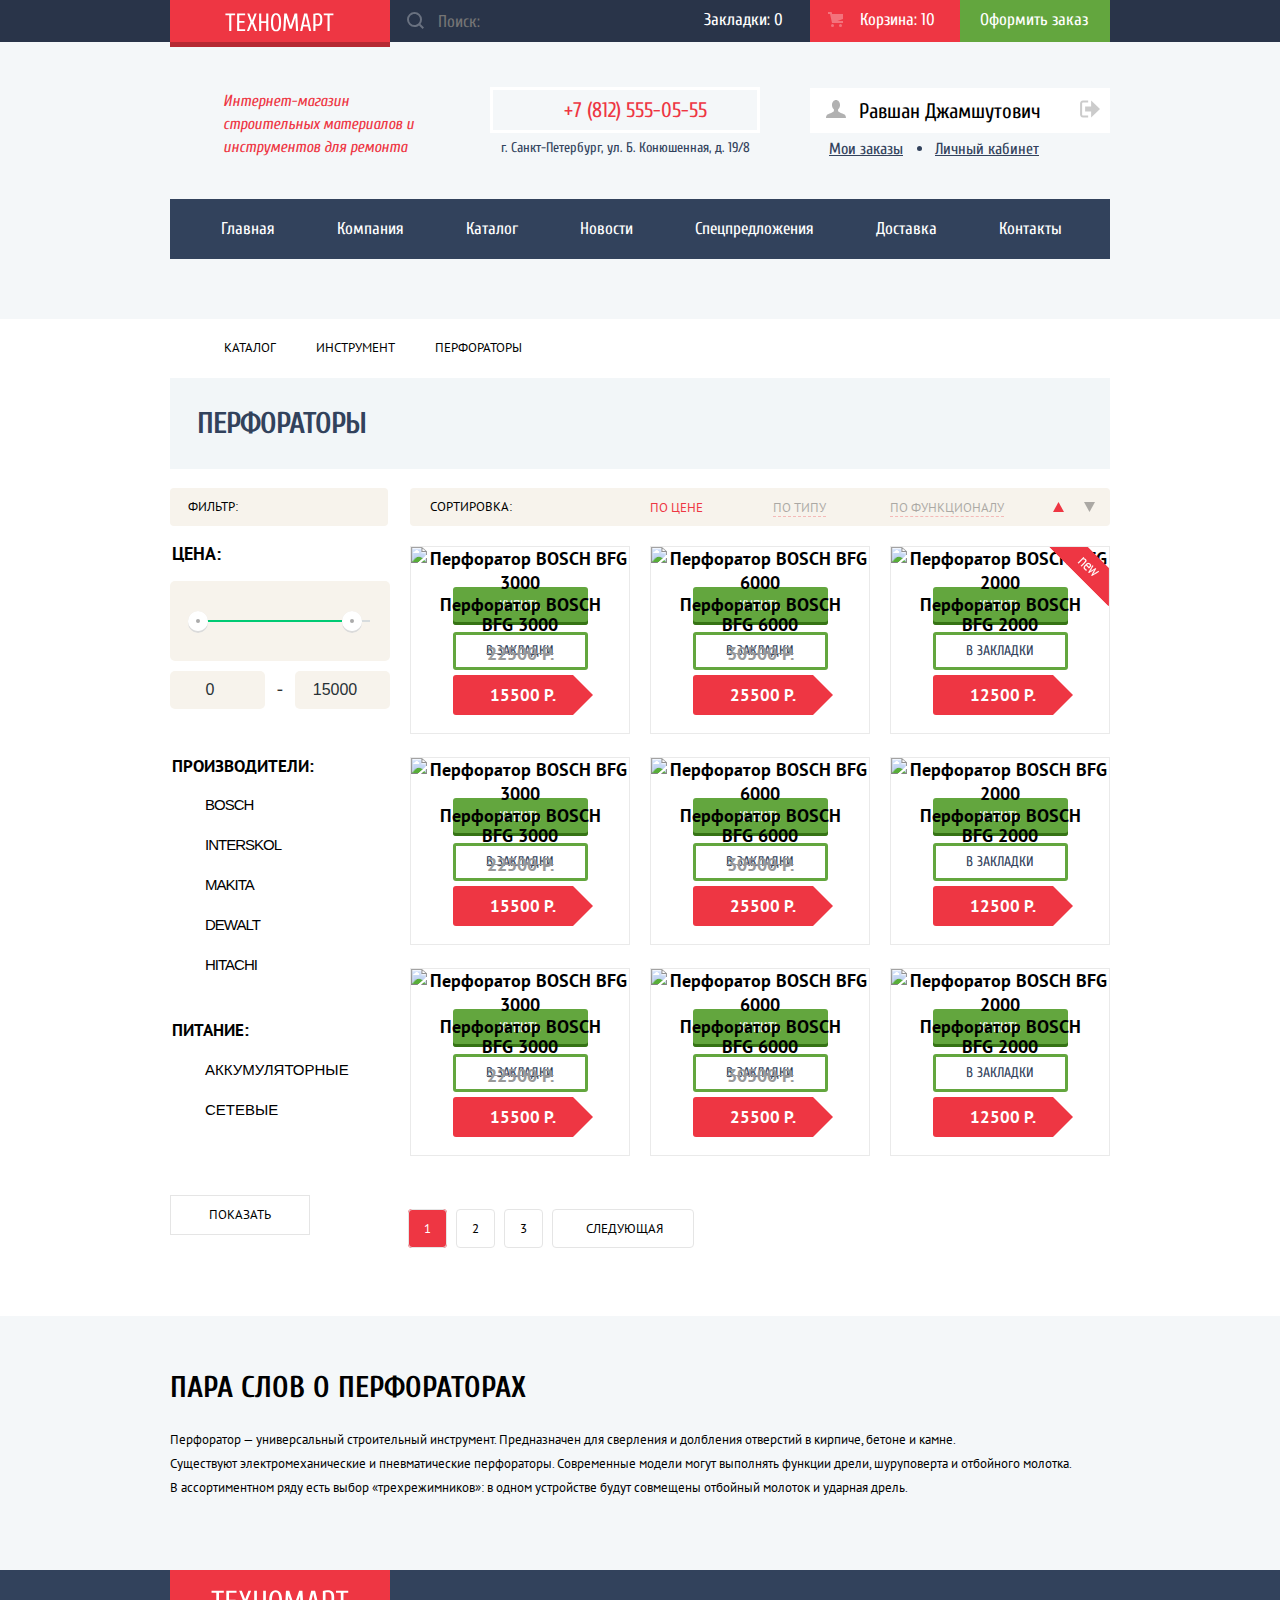
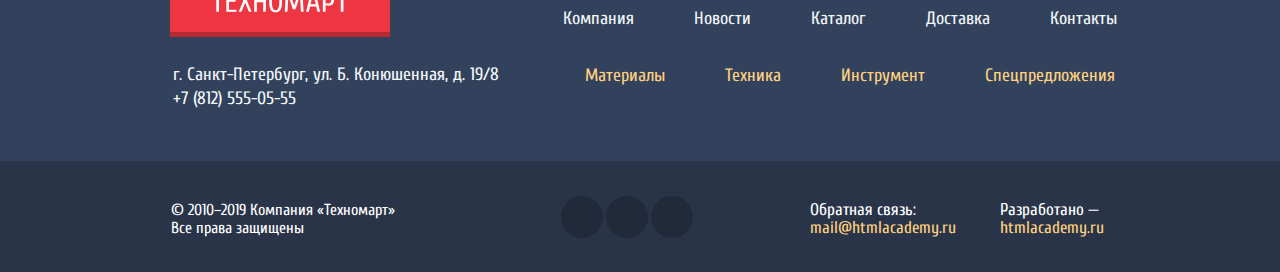
==== commit 0259b611: "правки по js" ====
--- a/catalog.html
+++ b/catalog.html
@@ -16,7 +16,7 @@
     <div class="header-top">
       <div class="header-container center">
         <a class="header-logo logo" href="index.html">
-          <img src="./img/logo/logo-technomart.svg" alt="">
+          <img src="./img/logo/logo-technomart.svg" width="109" height="19" alt="">
         </a>
         <form class="search-form" action="https://echo.htmlacademy.ru" method="get">
           <input type="search" name="search" id="search" class="search" placeholder="Поиск:">
@@ -44,12 +44,10 @@
           <ul class="profile-user">
             <li>
               <a class="account-link" href="#">
-                <span>
-                  <svg class="account-link-icon" xmlns="http://www.w3.org/2000/svg" width="20" height="18" viewBox="0 0 20 18">
-                    <path fill=currentColor d="M17.881 14.166c-2.144-.735-4.256-1.666-5.207-2.39-.657-.501-.77-1.618-.517-2.415 1.118-.903 1.864-2.477 1.864-4.278C14.021 2.276 12.221 0 10 0S5.979 2.276 5.979 5.083c0 1.801.746 3.374 1.863 4.277.253.798.141 1.915-.517 2.416-.95.724-3.063 1.654-5.207 2.39S0 18 0 18h20s.025-3.099-2.119-3.834z">
-                    </path>
-                  </svg>
-                </span>
+                <svg class="account-link-icon" xmlns="http://www.w3.org/2000/svg" width="20" height="18" viewBox="0 0 20 18">
+                  <path fill=currentColor d="M17.881 14.166c-2.144-.735-4.256-1.666-5.207-2.39-.657-.501-.77-1.618-.517-2.415 1.118-.903 1.864-2.477 1.864-4.278C14.021 2.276 12.221 0 10 0S5.979 2.276 5.979 5.083c0 1.801.746 3.374 1.863 4.277.253.798.141 1.915-.517 2.416-.95.724-3.063 1.654-5.207 2.39S0 18 0 18h20s.025-3.099-2.119-3.834z">
+                  </path>
+                </svg>
               Равшан Джамшутович
               </a>
             </li>
@@ -87,7 +85,7 @@
     <div class="center">
       <ul class="breadcrumbs">
         <li class="breadcrumbs-link home"><a class="breadcrumbs-link-item icon-home" href="index.html">
-          <img src="./img/icons/icon-home.svg" alt="">
+          <img src="./img/icons/icon-home.svg" width="14" height="12" alt="">
         </a></li>
         <li class="breadcrumbs-link"><a class="breadcrumbs-link-item" href="">Каталог</a></li>
         <li class="breadcrumbs-link"><a class="breadcrumbs-link-item" href="">Инструмент</a></li>
@@ -189,7 +187,7 @@
                   <a class="card-button-add" href="">В закладки</a>
                 </div>
                 <div class="card-item">
-                  <img src="./img/catalog/perforator-bfg-3000.jpg" alt="Перфоратор BOSCH BFG 3000">
+                  <img src="./img/catalog/perforator-bfg-3000.jpg" width="218" height="170" alt="Перфоратор BOSCH BFG 3000">
                 </div>
                 <a class="card-name" href=""><h3>Перфоратор BOSCH BFG 3000</h3></a>
                 <p class="catalog-old-price">22500 Р.</p>
@@ -201,7 +199,7 @@
                   <a class="card-button-add" href="">В закладки</a>
                 </div>
                 <div class="card-item">
-                  <img src="./img/catalog/perforator-bfg-6000.jpg" alt="Перфоратор BOSCH BFG 6000">
+                  <img src="./img/catalog/perforator-bfg-6000.jpg" width="218" height="170" alt="Перфоратор BOSCH BFG 6000">
                 </div>
                 <a class="card-name" href=""><h3>Перфоратор BOSCH BFG 6000</h3></a>
                 <p class="catalog-old-price">30500 Р.</p>
@@ -213,7 +211,7 @@
                   <a class="card-button-add" href="">В закладки</a>
                 </div>
                 <div class="card-item">
-                  <img src="./img/catalog/perforator-bfg-2000.jpg" alt="Перфоратор BOSCH BFG 2000">
+                  <img src="./img/catalog/perforator-bfg-2000.jpg" width="218" height="170" alt="Перфоратор BOSCH BFG 2000">
                 </div>
                 <a class="card-name" href=""><h3>Перфоратор BOSCH BFG 2000</h3></a>
                 <p class="catalog-old-price"></p>
@@ -225,7 +223,7 @@
                   <a class="card-button-add" href="">В закладки</a>
                 </div>
                 <div class="card-item">
-                  <img src="./img/catalog/perforator-bfg-3000.jpg" alt="Перфоратор BOSCH BFG 3000">
+                  <img src="./img/catalog/perforator-bfg-3000.jpg" width="218" height="170" alt="Перфоратор BOSCH BFG 3000">
                 </div>
                 <a class="card-name" href=""><h3>Перфоратор BOSCH BFG 3000</h3></a>
                 <p class="catalog-old-price">22500 Р.</p>
@@ -237,7 +235,7 @@
                   <a class="card-button-add" href="">В закладки</a>
                 </div>
                 <div class="card-item">
-                  <img src="./img/catalog/perforator-bfg-6000.jpg" alt="Перфоратор BOSCH BFG 6000">
+                  <img src="./img/catalog/perforator-bfg-6000.jpg" width="218" height="170" alt="Перфоратор BOSCH BFG 6000">
                 </div>
                 <a class="card-name" href=""><h3>Перфоратор BOSCH BFG 6000</h3></a>
                 <p class="catalog-old-price">30500 Р.</p>
@@ -249,7 +247,7 @@
                   <a class="card-button-add" href="">В закладки</a>
                 </div>
                 <div class="card-item">
-                  <img src="./img/catalog/perforator-bfg-2000.jpg" alt="Перфоратор BOSCH BFG 2000">
+                  <img src="./img/catalog/perforator-bfg-2000.jpg" width="218" height="170" alt="Перфоратор BOSCH BFG 2000">
                 </div>
                 <a class="card-name" href=""><h3>Перфоратор BOSCH BFG 2000</h3></a>
                 <p class="catalog-old-price"></p>
@@ -261,7 +259,7 @@
                   <a class="card-button-add" href="">В закладки</a>
                 </div>
                 <div class="card-item">
-                  <img src="./img/catalog/perforator-bfg-3000.jpg" alt="Перфоратор BOSCH BFG 3000">
+                  <img src="./img/catalog/perforator-bfg-3000.jpg" width="218" height="170" alt="Перфоратор BOSCH BFG 3000">
                 </div>
                 <a class="card-name" href=""><h3>Перфоратор BOSCH BFG 3000</h3></a>
                 <p class="catalog-old-price">22500 Р.</p>
@@ -273,7 +271,7 @@
                   <a class="card-button-add" href="">В закладки</a>
                 </div>
                 <div class="card-item">
-                  <img src="./img/catalog/perforator-bfg-6000.jpg" alt="Перфоратор BOSCH BFG 6000">
+                  <img src="./img/catalog/perforator-bfg-6000.jpg" width="218" height="170" alt="Перфоратор BOSCH BFG 6000">
                 </div>
                 <a class="card-name" href=""><h3>Перфоратор BOSCH BFG 6000</h3></a>
                 <p class="catalog-old-price">30500 Р.</p>
@@ -285,7 +283,7 @@
                   <a class="card-button-add" href="">В закладки</a>
                 </div>
                 <div class="card-item">
-                  <img src="./img/catalog/perforator-bfg-2000.jpg" alt="Перфоратор BOSCH BFG 2000">
+                  <img src="./img/catalog/perforator-bfg-2000.jpg" width="218" height="170" alt="Перфоратор BOSCH BFG 2000">
                 </div>
                 <a class="card-name" href=""><h3>Перфоратор BOSCH BFG 2000</h3></a>
                 <p class="catalog-old-price"></p>
@@ -376,9 +374,9 @@
   </footer>
 
   <!-- Товар добавлен в корзину -->
-  <section class="modal modal-add-to-basket">
+  <section class="modal modal-add-to-basket visually-hidden">
       <div class="modal-title">
-        <img src="./img/icons/icon-mark.svg" alt="">
+        <img src="./img/icons/icon-mark.svg" width="66" height="66" alt="">
         <h2>Товар добавлен в корзину!</h2>
       </div>
       <div class="modal-buttons-container">
@@ -389,6 +387,9 @@
       </div>
       <button type="button" class="button-close" aria-label="Закрыть"></button>
   </section>
+
+  <script src="./js/catalog.js"></script>
+
 </body>
 
 </html>
--- a/css/style.css
+++ b/css/style.css
@@ -371,6 +371,10 @@
   padding: 12px 14px 11px 15px;
 }
 
+.account-link:active {
+  color: rgba(0, 0, 0, 0.3);
+}
+
 .logout-link {
   padding: 12px 10px 11px 15px;
 }
@@ -381,16 +385,16 @@
   left: -8px;
 }
 
+.account-link:hover .account-link-icon {
+  opacity: 1;
+}
+
 .account-link-icon {
-  opacity: 0.2;
+  opacity: 0.3;
 }
 
 .logout-link-icon {
   opacity: 0.2;
-}
-
-.account-link-icon:hover {
-  opacity: 1;
 }
 
 .logout-link-icon:hover {
@@ -2062,6 +2066,7 @@
   top: 50%;
   left: 50%;
   margin-left: -300px;
+  margin-top: -240px;
   border-top: 7px solid #ff5256;
   background-color: #fff;
   box-shadow: 0px 20px 40px 0px rgba(0, 0, 0, 0.75);
@@ -2133,9 +2138,10 @@
 .modal-our-location {
   box-sizing: border-box;
   position: fixed;
-  top: 80%;
+  top: 50%;
   left: 50%;
   margin-left: -470px;
+  margin-top: -223px;
   height: 446px;
 }
 
@@ -2146,6 +2152,7 @@
 .modal-add-to-basket {
   box-sizing: border-box;
   position: fixed;
+  z-index: 5;
   top: 50%;
   left: 50%;
   margin-left: -310px;
@@ -2233,5 +2240,5 @@
   height: 21px;
   background: url(../img/icons/icon-close.svg) no-repeat;
   background-size: contain;
-
-}+}
+
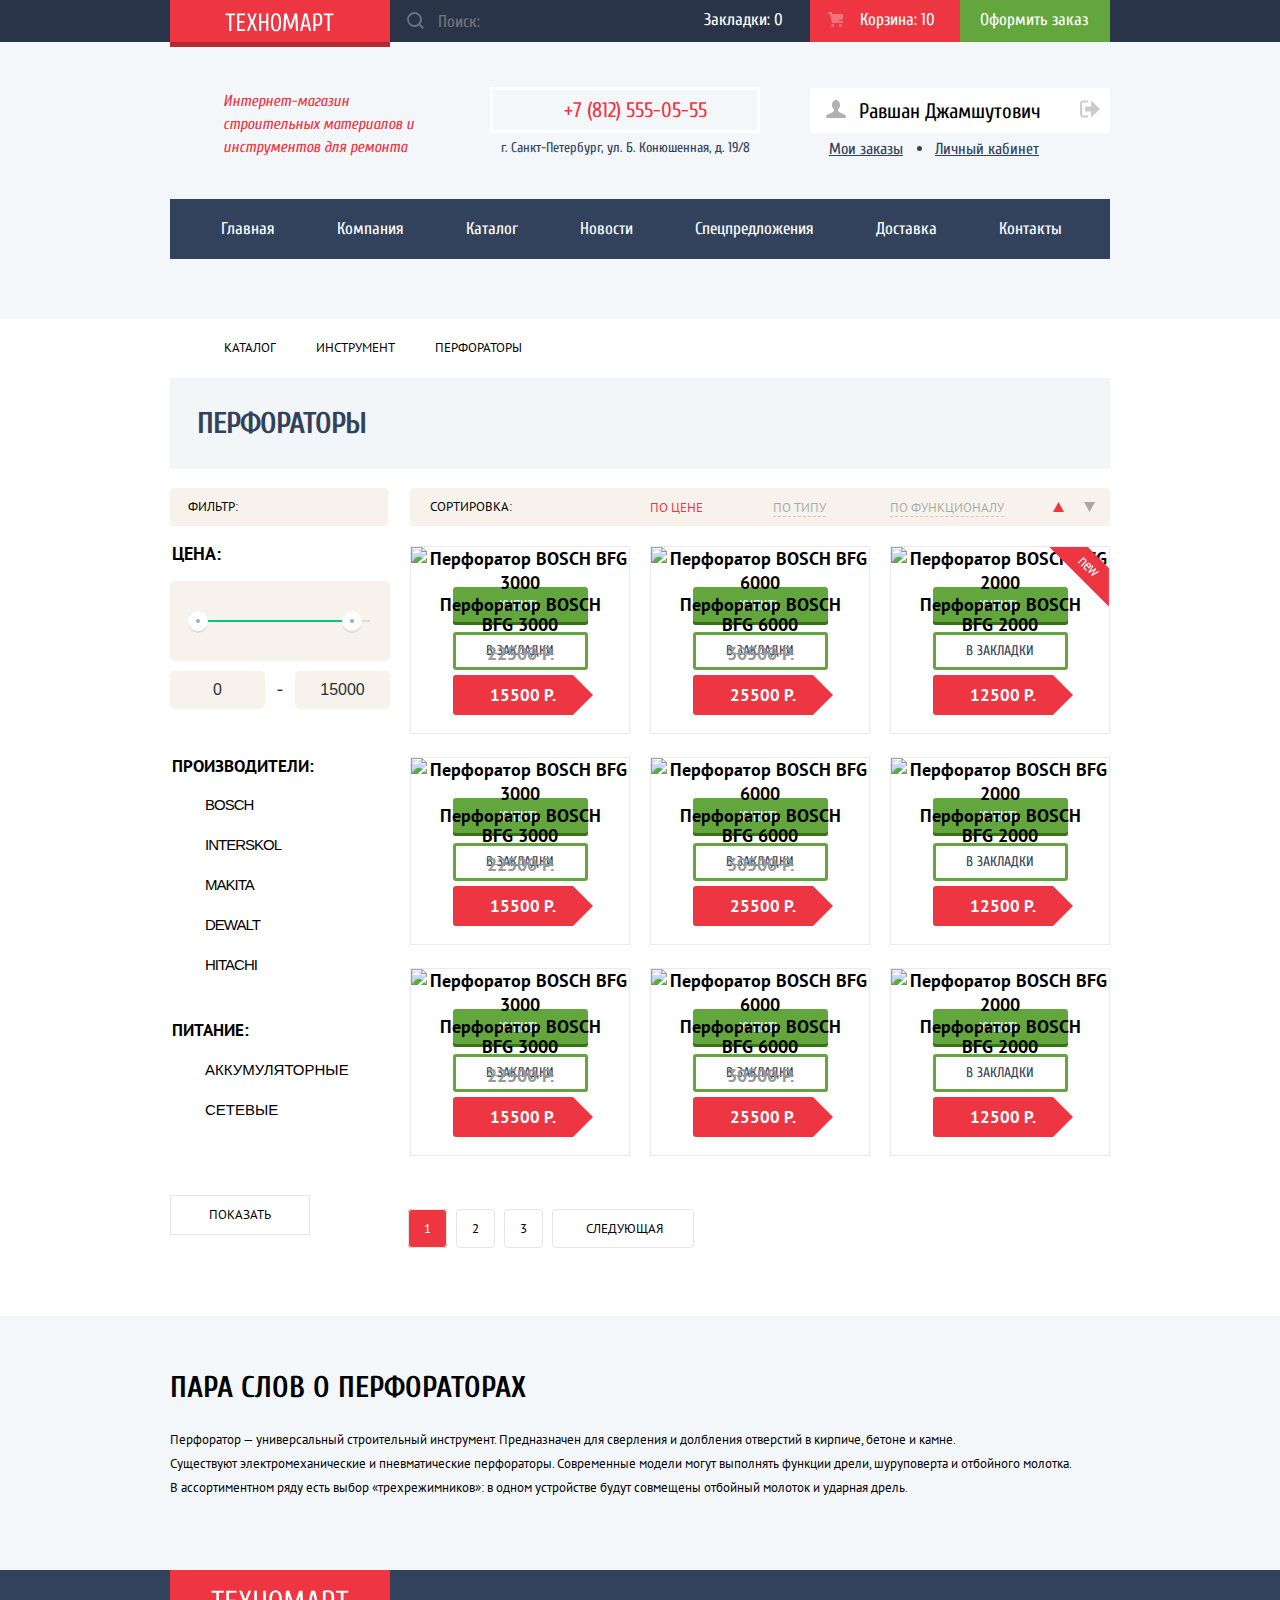
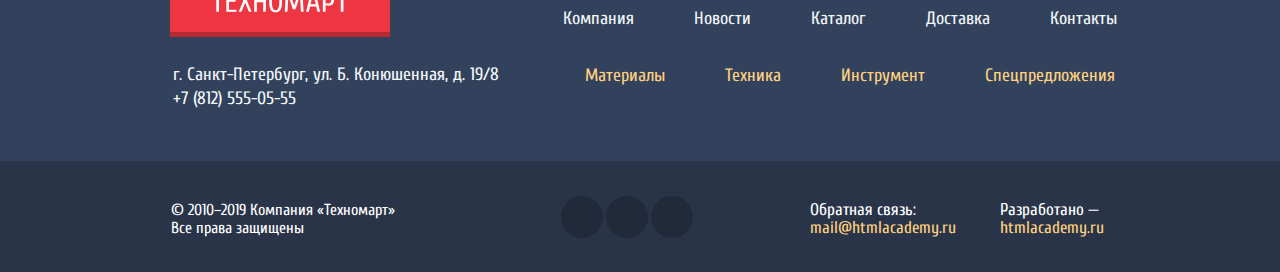
==== commit bf6211b7: "Правки после проверки" ====
--- a/catalog.html
+++ b/catalog.html
@@ -8,7 +8,7 @@
     href="https://fonts.googleapis.com/css?family=Cuprum:400,700,400italic%7CPT+Sans:400,700&amp;subset=cyrillic-ext,latin"
     rel="stylesheet">
   <link href="css/normalize.css" rel="stylesheet">
-  <link href="css/style.css" rel="stylesheet">
+  <link href="css/style.min.css" rel="stylesheet">
 </head>
 
 <body>
@@ -16,7 +16,7 @@
     <div class="header-top">
       <div class="header-container center">
         <a class="header-logo logo" href="index.html">
-          <img src="./img/logo/logo-technomart.svg" width="109" height="19" alt="">
+          <img src="./img/logo/logo-technomart.svg" width="109" height="19" alt="Логотип Техномарт">
         </a>
         <form class="search-form" action="https://echo.htmlacademy.ru" method="get">
           <input type="search" name="search" id="search" class="search" placeholder="Поиск:">
@@ -131,32 +131,32 @@
                 </div>
               </div>
               <div class="price-filter-controls">
-                <label class="min-price"><input name="min-price" type="number" value="0"></label>
+                <label class="min-price"><input name="min-price" type="text" value="0"></label>
                 <span class="price-filter-separator">-</span>
-                <label class="max-price"><input name="max-price" type="number" value="15000"></label>
+                <label class="max-price"><input name="max-price" type="text" value="15000"></label>
               </div>
             </fieldset>
             <fieldset class="brands-filter">
               <legend class="brands-filter-title">Производители:</legend>
               <ul class="brands-filter-list">
                 <li class="brands-filter-item">
-                  <input class="filter-input filter-checkbox" type="checkbox" name="bosch" id="bosch" checked>
+                  <input class="filter-input filter-checkbox visually-hidden" type="checkbox" name="bosch" id="bosch" checked>
                   <label class="filter-label filter-label-checkbox" for="bosch">Bosch</label>
                 </li>
                 <li class="brands-filter-item">
-                  <input class="filter-input filter-checkbox" type="checkbox" name="interskol" id="interskol">
+                  <input class="filter-input filter-checkbox visually-hidden" type="checkbox" name="interskol" id="interskol">
                   <label class="filter-label filter-label-checkbox" for="interskol">Interskol</label>
                 </li>
                 <li class="brands-filter-item">
-                  <input class="filter-input filter-checkbox" type="checkbox" name="makita" id="makita" checked>
+                  <input class="filter-input filter-checkbox visually-hidden" type="checkbox" name="makita" id="makita" checked>
                   <label class="filter-label filter-label-checkbox" for="makita">Makita</label>
                 </li>
                 <li class="brands-filter-item">
-                  <input class="filter-input filter-checkbox" type="checkbox" name="dewalt" id="dewalt">
+                  <input class="filter-input filter-checkbox visually-hidden" type="checkbox" name="dewalt" id="dewalt">
                   <label class="filter-label filter-label-checkbox" for="dewalt">Dewalt</label>
                 </li>
                 <li class="brands-filter-item">
-                  <input class="filter-input filter-checkbox" type="checkbox" name="hitachi" id="hitachi">
+                  <input class="filter-input filter-checkbox visually-hidden" type="checkbox" name="hitachi" id="hitachi">
                   <label class="filter-label filter-label-checkbox" for="hitachi">Hitachi</label>
                 </li>
               </ul>
@@ -166,11 +166,11 @@
               <legend class="battery-filter-title">Питание:</legend>
               <ul class="battery-filter-list">
                 <li  class="battery-filter-item">
-                  <input class="filter-input filter-radio" type="radio" name="battery" id="battery" checked>
+                  <input class="filter-input filter-radio visually-hidden" type="radio" name="battery" id="battery" checked>
                   <label class="filter-label filter-label-radio" for="battery">Аккумуляторные</label>
                 </li>
                 <li  class="battery-filter-item">
-                  <input class="filter-input filter-radio" type="radio" name="electro" id="electro">
+                  <input class="filter-input filter-radio visually-hidden" type="radio" name="electro" id="electro">
                   <label class="filter-label filter-label-radio" for="electro">Сетевые</label>
                 </li>
               </ul>
@@ -186,9 +186,7 @@
                   <a class="card-button-buy" href="">Купить</a>
                   <a class="card-button-add" href="">В закладки</a>
                 </div>
-                <div class="card-item">
-                  <img src="./img/catalog/perforator-bfg-3000.jpg" width="218" height="170" alt="Перфоратор BOSCH BFG 3000">
-                </div>
+                <img src="./img/catalog/perforator-bfg-3000.jpg" width="218" height="170" alt="Перфоратор BOSCH BFG 3000">
                 <a class="card-name" href=""><h3>Перфоратор BOSCH BFG 3000</h3></a>
                 <p class="catalog-old-price">22500 Р.</p>
                 <p class="catalog-new-price">15500 Р.</p>
@@ -198,9 +196,7 @@
                   <a class="card-button-buy" href="">Купить</a>
                   <a class="card-button-add" href="">В закладки</a>
                 </div>
-                <div class="card-item">
-                  <img src="./img/catalog/perforator-bfg-6000.jpg" width="218" height="170" alt="Перфоратор BOSCH BFG 6000">
-                </div>
+                <img src="./img/catalog/perforator-bfg-6000.jpg" width="218" height="170" alt="Перфоратор BOSCH BFG 6000">
                 <a class="card-name" href=""><h3>Перфоратор BOSCH BFG 6000</h3></a>
                 <p class="catalog-old-price">30500 Р.</p>
                 <p class="catalog-new-price">25500 Р.</p>
@@ -210,9 +206,7 @@
                   <a class="card-button-buy" href="">Купить</a>
                   <a class="card-button-add" href="">В закладки</a>
                 </div>
-                <div class="card-item">
-                  <img src="./img/catalog/perforator-bfg-2000.jpg" width="218" height="170" alt="Перфоратор BOSCH BFG 2000">
-                </div>
+                <img src="./img/catalog/perforator-bfg-2000.jpg" width="218" height="170" alt="Перфоратор BOSCH BFG 2000">
                 <a class="card-name" href=""><h3>Перфоратор BOSCH BFG 2000</h3></a>
                 <p class="catalog-old-price"></p>
                 <p class="catalog-new-price">12500 Р.</p>
@@ -222,9 +216,7 @@
                   <a class="card-button-buy" href="">Купить</a>
                   <a class="card-button-add" href="">В закладки</a>
                 </div>
-                <div class="card-item">
-                  <img src="./img/catalog/perforator-bfg-3000.jpg" width="218" height="170" alt="Перфоратор BOSCH BFG 3000">
-                </div>
+                <img src="./img/catalog/perforator-bfg-3000.jpg" width="218" height="170" alt="Перфоратор BOSCH BFG 3000">
                 <a class="card-name" href=""><h3>Перфоратор BOSCH BFG 3000</h3></a>
                 <p class="catalog-old-price">22500 Р.</p>
                 <p class="catalog-new-price">15500 Р.</p>
@@ -234,9 +226,7 @@
                   <a class="card-button-buy" href="">Купить</a>
                   <a class="card-button-add" href="">В закладки</a>
                 </div>
-                <div class="card-item">
-                  <img src="./img/catalog/perforator-bfg-6000.jpg" width="218" height="170" alt="Перфоратор BOSCH BFG 6000">
-                </div>
+                <img src="./img/catalog/perforator-bfg-6000.jpg" width="218" height="170" alt="Перфоратор BOSCH BFG 6000">
                 <a class="card-name" href=""><h3>Перфоратор BOSCH BFG 6000</h3></a>
                 <p class="catalog-old-price">30500 Р.</p>
                 <p class="catalog-new-price">25500 Р.</p>
@@ -246,9 +236,7 @@
                   <a class="card-button-buy" href="">Купить</a>
                   <a class="card-button-add" href="">В закладки</a>
                 </div>
-                <div class="card-item">
-                  <img src="./img/catalog/perforator-bfg-2000.jpg" width="218" height="170" alt="Перфоратор BOSCH BFG 2000">
-                </div>
+                <img src="./img/catalog/perforator-bfg-2000.jpg" width="218" height="170" alt="Перфоратор BOSCH BFG 2000">
                 <a class="card-name" href=""><h3>Перфоратор BOSCH BFG 2000</h3></a>
                 <p class="catalog-old-price"></p>
                 <p class="catalog-new-price">12500 Р.</p>
@@ -258,9 +246,7 @@
                   <a class="card-button-buy" href="">Купить</a>
                   <a class="card-button-add" href="">В закладки</a>
                 </div>
-                <div class="card-item">
-                  <img src="./img/catalog/perforator-bfg-3000.jpg" width="218" height="170" alt="Перфоратор BOSCH BFG 3000">
-                </div>
+                <img src="./img/catalog/perforator-bfg-3000.jpg" width="218" height="170" alt="Перфоратор BOSCH BFG 3000">
                 <a class="card-name" href=""><h3>Перфоратор BOSCH BFG 3000</h3></a>
                 <p class="catalog-old-price">22500 Р.</p>
                 <p class="catalog-new-price">15500 Р.</p>
@@ -270,9 +256,7 @@
                   <a class="card-button-buy" href="">Купить</a>
                   <a class="card-button-add" href="">В закладки</a>
                 </div>
-                <div class="card-item">
-                  <img src="./img/catalog/perforator-bfg-6000.jpg" width="218" height="170" alt="Перфоратор BOSCH BFG 6000">
-                </div>
+                <img src="./img/catalog/perforator-bfg-6000.jpg" width="218" height="170" alt="Перфоратор BOSCH BFG 6000">
                 <a class="card-name" href=""><h3>Перфоратор BOSCH BFG 6000</h3></a>
                 <p class="catalog-old-price">30500 Р.</p>
                 <p class="catalog-new-price">25500 Р.</p>
@@ -282,9 +266,7 @@
                   <a class="card-button-buy" href="">Купить</a>
                   <a class="card-button-add" href="">В закладки</a>
                 </div>
-                <div class="card-item">
-                  <img src="./img/catalog/perforator-bfg-2000.jpg" width="218" height="170" alt="Перфоратор BOSCH BFG 2000">
-                </div>
+                <img src="./img/catalog/perforator-bfg-2000.jpg" width="218" height="170" alt="Перфоратор BOSCH BFG 2000">
                 <a class="card-name" href=""><h3>Перфоратор BOSCH BFG 2000</h3></a>
                 <p class="catalog-old-price"></p>
                 <p class="catalog-new-price">12500 Р.</p>
@@ -319,7 +301,7 @@
         <div class="footer-top-item">
           <div class="footer-logo logo">
             <a href="index.html">
-              <img src="./img/logo/logo-technomart.svg" width="138" height="23" alt="">
+              <img src="./img/logo/logo-technomart.svg" width="138" height="23" alt="Логотип Техномарт">
             </a>
           </div>
           <div class="footer-top-contacts">
@@ -376,7 +358,7 @@
   <!-- Товар добавлен в корзину -->
   <section class="modal modal-add-to-basket visually-hidden">
       <div class="modal-title">
-        <img src="./img/icons/icon-mark.svg" width="66" height="66" alt="">
+        <img src="./img/icons/icon-mark.svg" width="66" height="66" alt="Товар добавлен в корзину!">
         <h2>Товар добавлен в корзину!</h2>
       </div>
       <div class="modal-buttons-container">
@@ -388,7 +370,7 @@
       <button type="button" class="button-close" aria-label="Закрыть"></button>
   </section>
 
-  <script src="./js/catalog.js"></script>
+  <script src="./js/catalog.min.js"></script>
 
 </body>
 
--- a/css/style.min.css
+++ b/css/style.min.css
@@ -0,0 +1 @@
+body{margin:0;padding:0;font-family:"Cuprum",Tahoma,sans-serif;font-size:17px;line-height:24px;color:#fff;background-color:#fff}.visually-hidden,input[type="checkbox"].visually-hidden,input[type="radio"].visually-hidden{position:absolute;width:1px;height:1px;margin:-1px;border:0;padding:0;white-space:nowrap;clip-path:inset(100%);clip:rect(0 0 0 0);overflow:hidden}a{text-decoration:none}.center{margin:0 auto;width:940px}.button{font-family:"Cuprum",Tahoma,sans-serif;padding:10px 0;color:#fff;text-transform:uppercase;text-align:center;font-size:14px;line-height:18px;border-radius:3px}.button-red{background-color:#ee3643}.header{padding-bottom:60px;width:100%;background-color:#f4f7f9}.logo{text-align:center;text-transform:uppercase;background-color:#ee3643;-webkit-box-shadow:0 5px 0 0 #b52933;box-shadow:0 5px 0 0 #b52933}.header-logo{position:relative;width:220px;padding-top:13px}.logo:hover{background-color:#ca2c37}.logo:active{background-color:#ba2732}.header-top{width:100%;background-color:#293449;padding:0;margin:0}.header-container{display:-webkit-box;display:-ms-flexbox;display:flex;justify-content:flex-start;width:940px;margin:0 auto}.search-form{display:-webkit-box;display:-ms-flexbox;display:flex;width:270px}.search{width:100%;height:42px;background-color:#293449;border:none;padding:12px 0 12px 4px;font-size:17px;line-height:18px;font-family:"Cuprum",Tahoma,sans-serif;color:#fff}.search:focus{background-color:#fff}.search-button{order:-1;padding:11px 10px 10px 17px;background-color:transparent;border:none;cursor:pointer}.search-button path{color:rgba(255,255,255,.3);}.search-button:focus{background-color:#fff}.search:hover + .search-button path{color:#fff}.search:focus + .search-button{background-color:#fff}.search:focus + .search-button path{color:#ee3643}.top-menu-bookmarks{width:100px;position:relative;color:#fff;padding:8px 6px 8px 45px}.top-menu-bookmarks::before{content:"";position:absolute;opacity:.3;top:12px;left:18px;width:14px;height:16px;background-image:url(../img/icons/icon-bookmark.svg);background-repeat:no-repeat}.top-menu-bookmarks:hover::before,.top-menu-basket:hover::before{opacity:1}.top-menu-bookmarks:active::before,.top-menu-basket:active::before{opacity:.5}.top-menu-bookmarks:active{color:rgba(255,255,255,.6);background-color:#161d29}.top-menu-bookmarks:hover{background-color:#161d29}.top-menu-basket{width:100px;position:relative;color:#fff;padding:8px 0 8px 50px}.top-menu-basket::before{content:"";position:absolute;opacity:.3;top:12px;left:18px;width:15px;height:15px;background-image:url(../img/icons/icon-basket.svg);background-repeat:no-repeat}.top-menu-basket:active{color:rgba(255,255,255,.6);background-color:#161d29}.top-menu-basket:hover{background-color:#161d29}.active{background-color:#ee3643}.top-menu-order{width:130px;color:#fff;padding:8px 0 8px 20px;background-color:#63a63e}.top-menu-order:hover{background-color:#5fbb2d}.top-menu-order:active{color:rgba(255,255,255,.5);background-color:#518534}.header-bottom{width:100%;font-size:17px;line-height:24px;background-color:#f4f7f9;text-align:center;padding-top:46px}.header-bottom-title{width:196px;margin-top:0;margin-left:53px;padding-top:2px;font-size:16px;font-weight:400;font-style:italic;line-height:23px;text-align:left;color:#ee3643}.header-bottom-contacts{margin-right:auto;margin-left:71px}.header-bottom .tel-number{position:relative;padding:8px 50px 8px 71px;line-height:45px;font-family:"Cuprum","Tahoma",sans-serif;font-size:21px;color:#ee3643;border:3px solid #fff}.header-bottom .tel-number::before{content:"";position:absolute;top:10px;left:12px;width:19px;height:19px;background-image:url(../img/icons/icon-phone.svg);background-repeat:no-repeat}.address{font-family:"Cuprum",Tahoma,sans-serif;font-size:14px;line-height:24px;margin-top:3px;color:#32425c}.profile{color:#000;margin:0;padding:0;text-decoration:none}.profile-sign{margin-top:11px}.profile-sign-in{position:relative;background-color:#fff;font-size:21px;line-height:21px;color:#000;padding:10px 27px 10px 46px;margin-left:14px}.profile-sign-in::before{content:"";position:absolute;top:13px;left:14px;width:20px;height:20px;background-image:url(../img/icons/icon-login.svg);background-repeat:no-repeat;opacity:.3}.profile-sign-in:hover::before{opacity:1}.profile-sign-in:active::before{opacity:.3}.profile-sign-up{background-color:#fff;font-size:21px;line-height:21px;color:#000;margin-left:4px;padding:10px 24px 10px 25px}.profile-sign a:hover,.profile-nav a:hover{color:#ee3643}.profile-sign a:active,.profile-nav a:active{color:rgba(0,0,0,.3)}.profile-user{list-style:none;display:-webkit-box;display:-ms-flexbox;display:flex;justify-content:space-between;align-items:baseline;padding:0;margin:0;font-size:21px;line-height:21px}.profile-user a{text-decoration:none;display:block;color:#000;background-color:#fff;outline:none}.account-link{width:225px;padding:12px 14px 11px 15px}.account-link:active{color:rgba(0,0,0,.3)}.logout-link{padding:12px 10px 11px 15px}.account-link .account-link-icon{position:relative;top:0;left:-8px}.account-link:hover .account-link-icon{opacity:1}.account-link-icon{opacity:.3}.logout-link-icon{opacity:.2}.logout-link-icon:hover{opacity:1}.account-link-icon:active{opacity:.2}.logout-link-icon:active{opacity:.2}.account-link-content{margin:0;padding:0}.profile-nav{position:relative;list-style:none;display:-webkit-box;display:-ms-flexbox;display:flex;padding-left:19px;margin:0;margin-top:4px;font-size:16px}.profile-nav-orders{margin-right:32px}.my-orders,.my-account{color:#32425c;padding:0;margin-bottom:1px;text-decoration:underline}.profile-nav .profile-nav-account::before{position:absolute;content:"";top:9px;left:107px;width:5px;height:5px;background-color:#32425c;border-radius:50px}.nav{background-color:#32425c}.nav-list{display:-webkit-box;display:-ms-flexbox;display:flex;flex-wrap:wrap;justify-content:flex-start;align-items:flex-start;padding:0;padding-left:20px;margin-bottom:0;margin-top:25px;list-style:none}.nav-link-item{display:block;color:#fff;padding:18px 31px}.nav-link-item:hover{background-color:#212a3a}.nav-link-item:active{background-color:#161d29;color:rgba(255,255,255,.6)}.new::before{content:"";position:absolute;z-index:5;top:0;right:0;width:60px;height:60px;background-image:url(../img/icons/new-flag.png);background-repeat:no-repeat}.promo-block-top{margin-top:60px;margin-bottom:20px;display:-webkit-box;display:-ms-flexbox;display:flex;flex-wrap:wrap;align-items:flex-start;justify-content:flex-start}.promo-block-top .promo-block:nth-child(n+4){margin-right:20px;margin-top:20px}.promo-block-top .promo-block:nth-child(3n){margin-right:0}.slider-container{display:-webkit-box;display:-ms-flexbox;display:flex;justify-content:start;margin-bottom:53px}.slider{position:relative}.slider input[type="radio"]{display:none}.slider-controls{position:absolute;z-index:60;bottom:45px;left:283px;width:60px;height:10px;text-align:center}.slider-controls label{display:inline-block;width:6px;height:6px;margin-right:6px;vertical-align:top;background-color:#fff;border:3px solid #fff;border-radius:50%;cursor:pointer}.slide{display:none}#btn-1:checked~.slider-slides #slider-slides-1,#btn-2:checked~.slider-slides #slider-slides-2{display:block}#btn-1:checked~.slider-controls label[for="btn-1"],#btn-2:checked~.slider-controls label[for="btn-2"]{background-color:#ee3643;border:3px solid #fff}.slider-slides-1{width:575px;height:217px;padding:27px 20px 23px 26px}.slider-slides-2{width:575px;height:217px;padding:27px 20px 23px 26px}.slider-title{position:absolute;top:23px;left:25px;margin:0;font-family:"Cuprum","Tahoma",sans-serif;font-size:36px;font-weight:700;line-height:36px;color:#fff;text-transform:uppercase}.slider-content{position:absolute;top:52px;left:25px;margin:0;margin-top:8px;font-family:"Cuprum","Tahoma",sans-serif;font-size:18px;font-style:normal;line-height:24px;color:#fff}.slider .arrow-left::after{content:"";position:absolute;z-index:20;left:25px;top:113px;display:block;width:22px;height:40px;background-image:url(../img/icons/icon-arrow-left.svg);cursor:pointer}.slider .arrow-right::before{content:"";position:absolute;display:block;width:22px;height:40px;z-index:20;right:20px;top:113px;background-image:url(../img/icons/icon-arrow-right.svg);cursor:pointer}.slider-button{position:absolute;left:25px;bottom:30px;width:195px;padding:10px 0;background-color:#ee3643}.slider-button:hover{background-color:#ca2c37}.slider-button:active{background-color:#ba2732}.promo-block-right{margin-left:20px;display:-webkit-box;display:-ms-flexbox;display:flex;flex-direction:column}.promo-block{position:relative;display:-webkit-box;display:-ms-flexbox;display:flex;flex-direction:column;height:123px;width:300px;font-size:24px;line-height:30px;color:#fff;overflow:hidden}.promo-block a:hover,.promo-block a:focus{background-color:#000;opacity:.2;color:#fff}.promo-block a:active{background-color:#000;opacity:.3;color:#fff}.promo-block>h3{display:block;margin:21px 0 0 23px;font-size:24px}.promo-block>img{position:absolute;left:77%;top:50%;-webkit-transform:translate(-50%,-50%);-ms-transform:translate(-50%,-50%);transform:translate(-50%,-50%)}.promo-button{display:inline-block;width:135px;padding:10px 0;margin:12px 0 0 24px;text-decoration:none;text-align:center;border-radius:3px;background-color:rgba(0,0,0,.1);color:#fff;font-size:14px;line-height:18px;text-transform:uppercase;font-weight:400}.materials-block{position:relative;background-color:#ffbf47;margin-right:20px}.materials-block::after{content:"";position:absolute;top:30px;right:42px;width:45px;height:68px;background-image:url(../img/icons/promo/icon-tin.svg);background-repeat:no-repeat;background-size:45px}.instruments-block{position:relative;background-color:#3bbce3;margin-right:20px}.instruments-block::after{content:"";position:absolute;top:33px;right:28px;width:75px;height:60px;background-image:url(../img/icons/promo/icon-drill.svg);background-repeat:no-repeat;background-size:75px}.machinery-block{position:relative;background-color:#dc91d8;margin-right:20px}.machinery-block::after{content:"";position:absolute;top:30px;right:30px;width:80px;height:65px;background-image:url(../img/icons/promo/icon-tractor.svg);background-repeat:no-repeat;background-size:80px}.discounts-block{position:relative;background-color:#8ed78f;margin-bottom:20px}.discounts-block::after{content:"";position:absolute;top:25px;right:44px;width:60px;height:80px;background-image:url(../img/icons/promo/icon-basket.svg);background-repeat:no-repeat;background-size:60px}.delivery-block{position:relative;background-color:#ffcf47;margin-right:20px}.delivery-block::after{content:"";position:absolute;top:30px;right:30px;width:80px;height:65px;background-image:url(../img/icons/promo/icon-bus.svg);background-repeat:no-repeat;background-size:80px}.button-red:hover{position:relative;color:#fff;background-color:#ca2c37}.button-red:active{position:relative;color:#fff;background-color:#ba2732}.popular-products{margin-top:53px;font-size:30px;line-height:30px;text-transform:uppercase}.popular-products-title{font-size:30px;font-weight:400;line-height:21px;text-align:left;text-transform:uppercase;color:#000;margin-left:28px}.popular-products-header{padding-right:24px;display:-webkit-box;display:-ms-flexbox;display:flex;align-items:center;background-color:#f9f5f0}.popular-products-button{width:253px;font-size:14px;line-height:18px;margin-left:auto}.popular-list{display:-webkit-box;display:-ms-flexbox;display:flex;flex-wrap:wrap;list-style:none;padding:0;margin-bottom:0}.card{position:relative;width:218px;border:solid 1px #eaeaea;font-family:"PT Sans",Arial,sans-serif;font-size:18px;font-weight:700;color:#000;margin-right:20px;text-align:center}.card:hover{-webkit-box-shadow:0 10px 25px 0 rgba(41,52,73,.5);box-shadow:0 10px 25px 0 rgba(41,52,73,.5)}.card-name h3{padding:0 15px 0 15px;margin:0 0 10px 0;color:#000;font-size:18px;line-height:20px;text-transform:none}.card:nth-child(4n){margin-right:0}.card:nth-child(n+5){margin-top:20px}.card-old-price{height:30px;margin:0;color:#999;line-height:18px;text-decoration:line-through}.card-new-price{position:relative;width:80px;margin:0 0 0 42px;margin-bottom:18px;padding:8px 30px;color:white;font-size:17px;line-height:24px;background-color:#ee3643;border-radius:3px}.card-new-price::after{content:"";position:absolute;top:0;right:-20px;width:0;height:0;border:20px solid white;border-left-color:#ee3643}.card-buttons{position:absolute;top:0;left:0;width:218px;height:88px;padding:40px 0;background-color:rgba(255,255,255,.9);z-index:10}.card-button-buy,.card-button-add{display:block;width:129px;margin:0 auto;margin-bottom:7px;padding:7px 0;background-color:#63a63e;border-radius:3px;color:white;font-size:14px;font-weight:400;font-family:"Cuprum","Tahoma",sans-serif;line-height:18px;text-decoration:none;text-transform:uppercase}.card-button-buy{padding:10px 3px;-webkit-box-shadow:inset 0 -3px 0 0 #367315;box-shadow:inset 0 -3px 0 0 #367315}.card-button-add{color:#32425c;background-color:#fff;border:3px solid #63a63e}.card-buttons{position:absolute;top:0;left:0;z-index:-1}.card:hover .card-buttons{position:absolute;top:0;left:0;z-index:1}.card-button-buy:hover,.card-button-buy:focus{-webkit-box-shadow:none;box-shadow:none;background-color:#5fbb2d}.card-button-buy:active{-webkit-box-shadow:none;box-shadow:none;background-color:#518534}.card-button-add:hover,.card-button-add:focus{color:#32425c;border:3px solid #32425c}.card-button-add:active{color:#32425c;opacity:.3;border:3px solid #32425c;opacity:.3}.brands{margin-top:21px}.brands-header{display:-webkit-box;display:-ms-flexbox;display:flex;align-items:center;background-color:#f9f5f0;margin-bottom:30px;padding-top:7px;padding-right:24px}.brands-title{font-size:30px;font-weight:400;line-height:21px;text-align:left;text-transform:uppercase;color:#000;padding-left:28px}.brands-button{width:253px;margin-left:auto}.brands-list{list-style:none;display:-webkit-box;display:-ms-flexbox;display:flex;flex-wrap:wrap;margin:0;padding:0;text-align:center}.brands-list-item{display:-webkit-box;display:-ms-flexbox;display:flex;align-items:center;justify-content:center;margin-left:17px;vertical-align:middle;width:220px;height:145px;border:solid 1px #eaeaea}.brands-list-item:nth-child(1),.brands-list-item:nth-child(5n){margin-left:0}.brands-list-item:nth-child(-n+4){margin-bottom:20px}.brands-list-item:hover{box-shadow:0 10px 25px 0 rgba(41,52,73,.5)}.brands-list-item:active{-webkit-box-shadow:0 4px 10px 0 rgba(41,52,73,.5);box-shadow:0 4px 10px 0 rgba(41,52,73,.5);opacity:.3}.services-container{padding-top:36px;margin-top:85px;width:100%;background-color:#f4f7f9;color:#000}.services-content{width:400px;font-size:13px;line-height:24px;font-family:"PT Sans",Arial,sans-serif;color:#000}.services-title{letter-spacing:-1px;text-transform:uppercase;font-family:"Cuprum",Tahoma,sans-serif;font-size:30px;line-height:30px}.services-slider{display:-webkit-box;display:-ms-flexbox;display:flex;position:relative}.services-navigation{display:-webkit-box;display:-ms-flexbox;display:flex;flex-direction:column;margin-top:75px}.services-navigation input[type=radio]{display:none}.services-toggles{position:relative;margin-top:58px;margin-bottom:99px}.services-toggles::after{content:"";position:absolute;top:-40px;right:0;width:10px;height:279px;background-image:url(../img/icons/shadow.png)}.services-toggles label{display:-webkit-box;display:-ms-flexbox;display:flex;flex-direction:column;padding:18px 0 19px 20px;width:220px;background-color:#32425c;color:#fff;font-size:21px;font-weight:700;cursor:pointer}.services-toggles label[for=button-2]{border-top:1px solid #293449;border-bottom:1px solid #293449}.services-toggles label:hover{background-color:#293449;color:#fff}.services-toggles .services-button-active{background-color:#fff;color:#32425c}.services-info-item{display:none}.services-info-active{display:block}.services-info{margin:56px 0 0 78px;padding:0}.services-info-title{margin:0;text-transform:uppercase;font-family:"Cuprum",Tahoma,sans-serif;font-size:36px;line-height:36px;text-align:left;color:#32425c}.delivery{position:relative}.services-delivery-content{margin:23px 0 0 0;width:275px;font-family:"PT Sans",Arial,sans-serif;font-size:13px;color:#000}.delivery img{position:absolute;top:25px;left:153px}.services-guarantee-content{width:379px;font-family:"PT Sans",Arial,sans-serif;font-size:13px;color:#000}.services-credit-content{width:279px;font-family:"PT Sans",Arial,sans-serif;font-size:13px;color:#000}.credit-button{font-weight:400;width:195px}.credit-button a{color:#fff}.company-info{display:-webkit-box;display:-ms-flexbox;display:flex;justify-content:start;padding-top:53px;padding-bottom:86px}.about-company{width:519px}.about-company-title{letter-spacing:-1px;text-transform:uppercase;font-family:"Cuprum",Tahoma,sans-serif;color:#000;font-size:30px;line-height:30px}.about-company-content{width:519px;font-family:"PT Sans",Arial,sans-serif;font-size:13px;line-height:24px;text-align:left;color:#000}.about-company p:nth-child(3){width:386px;margin-top:26px;font-family:"PT Sans",Arial,sans-serif;font-size:13px;line-height:24px;text-align:left;color:#000}.about-company-list{position:relative;width:386px;padding-left:36px;margin-bottom:40px;list-style:none;color:#000}.about-company-item::before{content:"";position:absolute;left:-36px;top:2px;width:25px;height:2px;background-color:#ee3643;-webkit-transform:translateY(10px);-ms-transform:translateY(10px);transform:translateY(10px)}.about-company-item{position:relative;margin-bottom:17px;font-size:18px}.about-company-button{width:220px;padding-right:40px;padding-left:40px}.about-company-button:hover{background-color:#ca2c37}.about-company-button:active{background-color:#ba2732}.contacts{width:300px;margin-left:120px}.contacts-title{text-transform:uppercase;font-family:"Cuprum",Tahoma,sans-serif;color:#000;font-size:30px;line-height:30px}.contacts-content{margin-bottom:33px;width:179px;font-family:"PT Sans",Arial,sans-serif;font-size:13px;line-height:24px;text-align:left;color:#000}.contacts-button{width:300px;margin-top:33px}.contacts-button a{color:#fff}.contacts-button:hover{background-color:#ca2c37}.contacts-button:active{background-color:#ba2732}.contacts-form-button{font-family:"Cuprum",Tahoma,sans-serif;font-size:17px;line-height:24px;color:#fff}.footer-logo{width:220px;padding:20px 0 12px}.footer-top{width:100%;background-color:#32425c}.footer-top-container{display:-webkit-box;display:-ms-flexbox;display:flex;flex-wrap:nowrap;justify-content:flex-start;align-items:flex-start}.footer-top-contacts{padding-left:3px;margin-top:31px;margin-bottom:50px;display:-webkit-box;display:-ms-flexbox;display:flex;flex-wrap:wrap;justify-content:flex-start;align-items:flex-start;flex-direction:column}.footer-top-address{padding:0;margin:0;width:342px;font-size:18px;line-height:24px;color:#f3f7f9}.footer-top-tel{padding:0;font-size:18px;line-height:24px;color:#f3f7f9}.footer-nav-container{width:613px;display:-webkit-box;display:-ms-flexbox;display:flex;flex-wrap:wrap}.footer-nav{display:-webkit-box;display:-ms-flexbox;display:flex;justify-content:flex-end;align-items:flex-start;margin-top:37px;margin-left:8px}.footer-nav-link{margin-right:60px}.footer-nav-link:nth-child(5n){margin-right:0}.footer-catalog{margin-top:16px;margin-left:10px;display:-webkit-box;display:-ms-flexbox;display:flex;justify-content:flex-end;align-items:flex-start}.footer-catalog-link{margin-right:60px}.footer-catalog-link:nth-child(5n){margin-right:0}.footer-catalog-link:first-child{margin-left:20px}.footer-catalog-link:last-child{margin-right:0}footer li{list-style:none}.footer-nav-item{font-size:18px;line-height:24px;color:#f1f5f7}.footer-catalog-item{font-size:18px;line-height:24px;color:#ffd180}.footer-nav-link:hover,.footer-catalog-link:hover,.footer-feedback-link:hover,.footer-developer-link:hover{text-decoration:underline}.footer-nav-item:active{color:rgba(241,245,247,.5)}.footer-catalog-item:active{color:rgba(255,209,128,.5)}.footer-bottom-contacts{width:100%;background-color:#293449}.footer-bottom-container{display:-webkit-box;display:-ms-flexbox;display:flex;justify-content:start}.footer-bottom-content{line-height:18px;padding-left:1px;margin-top:40px;margin-bottom:35px;width:230px;font-size:16px;color:#fff}.footer-bottom-social{margin-left:160px}.footer-bottom-social{display:-webkit-box;display:-ms-flexbox;display:flex;flex-wrap:wrap;justify-content:space-between;width:132px;margin-top:35px;margin-left:160px;padding:0;list-style:none}.footer-bottom-feedback{line-height:18px;width:135px;margin-top:40px;margin-bottom:35px;margin-left:117px}.footer-bottom-developer{line-height:18px;width:110px;margin-top:40px;margin-bottom:35px;margin-left:auto}.footer-social-link{position:relative;width:42px;height:42px;border-radius:50%;background-color:#212a3a;cursor:pointer}.footer-social-link:active{background-color:#ee3643}.footer-social-link:hover{background-color:#ee3643}.footer-social-link .social-link_vk::before{background-image:url(../img/icons/social/icon-vk.svg);background-repeat:no-repeat}.footer-social-link .social-link_fb::before{background-image:url(../img/icons/social/icon-fb.svg);background-repeat:no-repeat}.footer-social-link .social-link_inst::before{background-image:url(../img/icons/social/icon-inst.svg);background-repeat:no-repeat}.footer-social-link .social-link_vk:before,.footer-social-link .social-link_fb:before,.footer-social-link .social-link_inst:before{content:"";position:absolute;top:2px;left:-7px;width:27px;height:21px;background-position:50%;background-size:contain;-webkit-transform:translate(50%,50%);-ms-transform:translate(50%,50%);transform:translate(50%,50%)}.footer-feedback-link{color:#ffd180}.footer-feedback-link:active{text-decoration:none;color:#ee3643}.footer-developer-link{color:#ffd180}.footer-developer-link:active{color:#ee3643}.breadcrumbs{display:-webkit-box;display:-ms-flexbox;display:flex;font-family:"PT Sans",Arial,sans-serif;color:#000;font-size:13px;line-height:18px;text-transform:uppercase;margin:20px 0;padding:0}.breadcrumbs-link{position:relative;margin-right:40px;list-style:none;font-family:"PT Sans",Arial,sans-serif;font-size:13px;line-height:18px;text-transform:uppercase}.breadcrumbs-link::before{position:absolute;content:"";top:3px;left:-25px;width:14px;height:20px;background-image:url(../img/icons/icon-right-small.svg);background-repeat:no-repeat}.breadcrumbs .home::before{display:none}.breadcrumbs-link-item{color:#000}.icon-home{position:relative;top:2px;left:-2px}.catalog-title{padding-top:31px;padding-bottom:30px;padding-left:27px;margin-top:21px;margin-bottom:0;background-color:#f2f6f8;color:#32425c;font-size:30px;line-height:30px;letter-spacing:-1px;text-transform:uppercase}.sorting-container{margin-top:19px;display:-webkit-box;display:-ms-flexbox;display:flex}.catalog-sorting-container{display:-webkit-box;display:-ms-flexbox;display:flex}.filters-and-catalog{display:-webkit-box;display:-ms-flexbox;display:flex;margin-top:20px;margin-bottom:59px}.filter-title{width:200px;background-color:#f7f3ec;color:#000;font-family:"PT Sans",Arial,sans-serif;font-weight:400;font-size:13px;line-height:18px;text-transform:uppercase;margin:0;margin-right:22px;padding-top:10px;padding-bottom:10px;padding-left:18px;border-radius:4px}.sorting-header{position:relative;width:700px;background-color:#f7f3ec;border-radius:4px;display:-webkit-box;display:-ms-flexbox;display:flex;align-items:center}.sorting-header-title{padding:10px 20px;margin:0;margin-right:118px;color:#000;font-family:"PT Sans",Arial,sans-serif;font-weight:400;font-size:13px;line-height:18px;text-transform:uppercase}.sorting-header-list{display:-webkit-box;display:-ms-flexbox;display:flex;flex-wrap:wrap;margin:0;padding:0;list-style:none}.sorting-header-price{margin-right:70px}.sorting-header-type{margin-right:64px}.sorting-header-function{margin-right:45px}.sorting-header-item{border-bottom:1px dashed #ee3643;color:#000;opacity:.3;font-family:"PT Sans",Arial,sans-serif;font-size:13px;line-height:18px;text-transform:uppercase}.sorting-header-item:hover{border-bottom:1px solid #ee3643;color:#000;opacity:1}.sorting-header-item:active{border-bottom:none;color:#ee3643;opacity:1}.sorting-item-current{border-bottom:0;color:#ee3643;opacity:1}.sorting-button-up{margin-right:20px;margin-left:4px}.sorting-button-up .sorting-button-up-icon,.sorting-button-down .sorting-button-down-icon{color:#000;opacity:.3}.sorting-button-up:hover .sorting-button-up-icon,.sorting-button-down:hover .sorting-button-down-icon{opacity:1}.sorting-button-up:active .sorting-button-up-icon,.sorting-button-down:active .sorting-button-down-icon{color:#ee3643;opacity:1}.button-active .sorting-button-up-icon{color:#ee3643;opacity:1}.filters{width:220px}.filters li{list-style:none}.price-filter-title{color:#000;font-family:"PT Sans",Arial,sans-serif;font-size:18px;line-height:15px;font-weight:700;text-transform:uppercase}.price-filter{color:#000;border:0;padding:0;margin:0}.price-filter-range{width:180px;height:80px;background-color:#f7f3ec;margin-top:20px;margin-bottom:10px;border-radius:5px;padding-left:20px;padding-right:20px}.price-filter-range-controls{position:relative;height:41px;padding-top:39px;background-color:#f7f3ec;border-radius:5px}.price-filter-scale{height:2px;background-color:#d7dcde}.price-filter-scale-bar{width:152px;height:2px;background-color:#00ca74}.price-filter-range-controls .toggle{position:absolute;top:30px;width:20px;height:22px;border:none;background-image:url(../img/icons/filter-button.svg);background-repeat:no-repeat;cursor:pointer}.price-filter-range-controls .price-toggle-min{border-radius:10px;left:-2px}.price-filter-range-controls .price-toggle-max{border-radius:10px;left:152px}.price-filter-range-controls{font-size:0}.price-filter-controls{width:220px;font-size:16px;text-transform:uppercase}.price-filter-controls input{width:75px;padding:10px 10px;font-family:"Roboto",Arial,sans-serif;font-size:16px;text-align:center;color:#283136;border:none;border-radius:5px;background-color:#f7f3ec}.price-filter-controls .max-price{text-align:right}.price-filter-separator{margin-left:8px;margin-right:8px}.brands-filter{border:0;padding:0;margin:0;margin-top:47px;color:#000;list-style:none;font-family:"PT Sans",Arial,sans-serif;font-size:15px;line-height:20px;text-transform:uppercase}.brands-filter-title{font-size:17px;font-weight:700}.brands-filter-list{padding:0;margin:0;padding-left:35px;margin-top:19px;font-family:"PTSans",Arial,sans-serif;font-size:15px;line-height:20px;letter-spacing:-1px}.brands-filter-list li{margin-bottom:20px}.brands-filter-list label{position:relative}.brands-filter-list label::before{content:"";position:absolute;width:27px;height:27px;top:-2px;left:-35px;background-image:url(../img/icons/checkbox-off.svg);background-repeat:no-repeat;opacity:.8}.battery-filter{border:0;padding:0;margin:0;margin-top:25px;color:#000;list-style:none;font-family:"PT Sans",Arial,sans-serif;font-size:15px;line-height:20px;text-transform:uppercase}.battery-filter-title{font-size:17px;font-weight:700}.battery-filter-list{padding:0;margin:0;padding-left:35px;margin-top:20px;font-family:"PTSans",Arial,sans-serif;font-size:15px;line-height:20px}.battery-filter-list label{position:relative}.battery-filter-list label::before{content:"";position:absolute;width:27px;height:27px;top:-6px;left:-35px;background-image:url(../img/icons/radio-off.svg);background-repeat:no-repeat;opacity:.8}.battery-filter-list li{margin-bottom:20px}.filter-checkbox:checked + .filter-label-checkbox::before{width:27px;height:27px;top:-2px;left:-35px;background-image:url(../img/icons/checkbox-on.svg);background-repeat:no-repeat}.filter-radio:checked + .filter-label-radio::before{width:27px;height:27px;top:-6px;left:-35px;background-image:url(../img/icons/radio-on.svg);background-repeat:no-repeat}.filter-checkbox:focus + .filter-label-checkbox{opacity:.8}.filter-checkbox:hover + .filter-label-checkbox{opacity:.8}.filter-checkbox:disabled + .filter-label-checkbox{opacity:.4}.filter-radio:focus + .filter-label-radio{opacity:.8}.filter-radio:hover + .filter-label-radio{opacity:.8}.filter-radio:disabled + .filter-label-radio{opacity:.4}.filter-button{width:140px;padding:10px 38px;margin-top:55px;border:solid 1px #e5e5e5;background-color:#fff;color:#000;font-family:"PT Sans",Arial,sans-serif;font-size:13px;line-height:18px;text-transform:uppercase}.catalog-cards{width:700px;display:-webkit-box;display:-ms-flexbox;display:flex;flex-wrap:wrap;margin-left:20px}.catalog-card{position:relative;width:218px;border:solid 1px #eaeaea;font-family:"PT Sans",Arial,sans-serif;font-size:18px;font-weight:700;color:#000;margin-right:20px;text-align:center}.catalog-new-price{position:relative;width:80px;margin:0 0 0 42px;margin-bottom:18px;padding:8px 30px;color:white;font-size:17px;line-height:24px;background-color:#ee3643;border-radius:3px}.catalog-new-price::after{content:"";position:absolute;top:0;right:-20px;width:0;height:0;border:20px solid white;border-left-color:#ee3643}.catalog-old-price{height:30px;margin:0;color:#999;line-height:18px;text-decoration:line-through}.catalog-card:hover .card-buttons{position:absolute;top:0;left:0;z-index:1}.catalog-card:nth-child(3n){margin-right:0}.catalog-card:nth-child(n+4){margin-top:23px}.catalog-pagination-list{display:-webkit-box;display:-ms-flexbox;display:flex;flex-wrap:wrap;justify-content:flex-start;padding:0;margin-top:60px;margin-left:18px;list-style:none}.catalog-pagination-item{padding:10px 15px;margin-right:9px;border:solid 1px #e5e5e5;border-radius:4px;color:#000;font-family:"PT Sans",Arial,sans-serif;font-size:13px;line-height:18px;text-transform:uppercase}.catalog-pagination-item:hover{border:solid 1px #bdc6ca}.catalog-pagination-item:active{border:solid 1px #ee3643}.catalog-pagination-current{color:#fff;background-color:#ee3643}.pagination-next{padding-right:30px;padding-left:33px}.about-container{background-color:#f4f7f9}.about{width:940px;margin:0 auto;padding:32px 0 57px 0;color:#000;font-family:"PT Sans",Arial,sans-serif;font-size:13px;line-height:24px}.about-title{font-family:"Cuprum",Tahoma,sans-serif;font-size:30px;line-height:30px;text-transform:uppercase}.about-content{width:910px}.modal{width:620px;-webkit-box-shadow:0 20px 40px 0 rgba(41,52,73,.75);box-shadow:0 20px 40px 0 rgba(41,52,73,.75);background-color:#fff;border-top:7px solid #ee3643}.modal-center{width:460px}.modal-contact-us{box-sizing:border-box;position:fixed;overflow:auto;top:50%;left:50%;margin-left:-300px;margin-top:-240px;border-top:7px solid #ff5256;background-color:#fff;-webkit-box-shadow:0 20px 40px 0 rgba(0,0,0,.75);box-shadow:0 20px 40px 0 rgba(0,0,0,.75)}.modal-contact-us-top{padding:55px 80px 23px 80px}.modal-data-container{display:-webkit-box;display:-ms-flexbox;display:flex;justify-content:space-between}.contact-us-form_item{display:-webkit-box;display:-ms-flexbox;display:flex;flex-direction:column;justify-content:space-between;margin-right:20px;margin-bottom:20px}.contact-us-form:nth-child(3){margin-right:0;width:460px}.contact-us-form_item label{color:#000;margin-bottom:10px;font-size:18px;line-height:18px}.contact-us-form_item input[type="text"],.contact-us-form_item input[type="email"]{height:38px;font-size:13px;line-height:18px}.contact-us-form_item input,.contact-us-form_item textarea{padding-left:16px;font-family:"PTSans",Arial,sans-serif;color:#a9a9a9;border:solid 2px #dee3e4;border-radius:4px}.contact-us-form_item input[type="email"]{width:220px}.modal-contact-us-bottom{padding:37px 80px;background-color:#f4f4f4}.contact-us-form_button{width:100%;border:none;color:#fff;padding:10px 40px}.modal-our-location{box-sizing:border-box;position:fixed;top:50%;left:50%;margin-left:-470px;margin-top:-223px;height:446px}.modal-our-location img{-webkit-box-shadow:0 0 16px 8px rgba(47,42,43,.5);box-shadow:0 0 16px 8px rgba(47,42,43,.5)}.modal-add-to-basket{box-sizing:border-box;position:fixed;z-index:5;top:50%;left:50%;margin-left:-310px;margin-top:-140px}.modal-title{position:relative;display:-webkit-box;display:-ms-flexbox;display:flex;align-items:center;justify-content:start;margin-left:80px;margin-right:80px;padding:48px 0}.modal-title h2{margin:0;margin-left:30px;color:#000;font-size:30px;line-height:30px}.modal-buttons-container{background-color:#f4f4f4}.modal-buttons-list{display:-webkit-box;display:-ms-flexbox;display:flex;justify-content:space-between;align-items:center;list-style:none;margin:0;margin-left:80px;margin-right:80px;padding:0;padding-top:44px;padding-bottom:44px}.modal-buttons-list .button-red{width:220px;color:#fff;background-color:#ee3643}.modal-buttons-list .button-red:hover{color:#fff;background-color:#ca2c37}.modal-buttons-list .button-red:active{color:#fff;background-color:#ba2732}.modal-buttons-list a{width:220px;padding:10px 40px;color:#000;background-color:#fff}.modal-add-to-basket .button-close,.modal-contact-us .button-close,.modal-our-location .button-close{position:absolute;top:0;right:0;padding:0;border:none;background:none}.modal-add-to-basket .button-close::after,.modal-contact-us .button-close::after,.modal-our-location .button-close::after{content:"";position:absolute;top:9px;right:9px;width:21px;height:21px;background:url(../img/icons/icon-close.svg) no-repeat;background-size:contain}